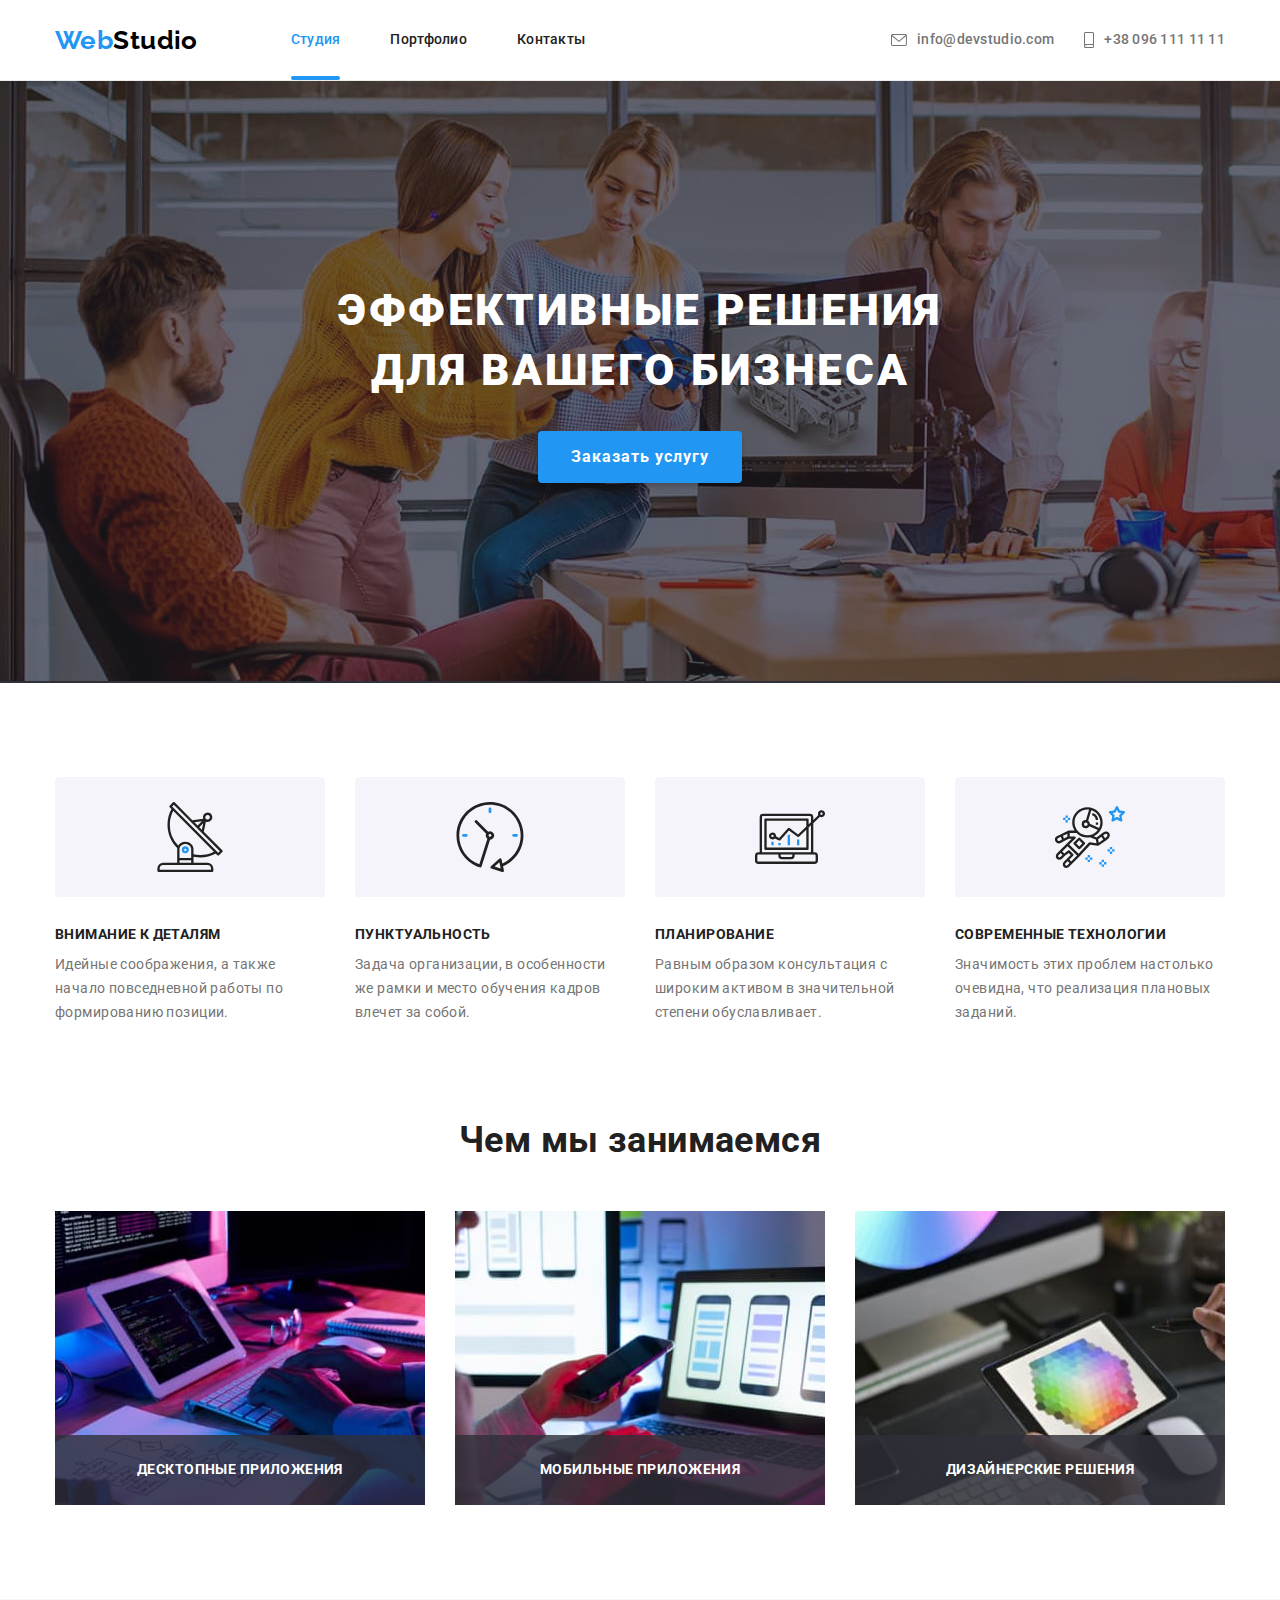
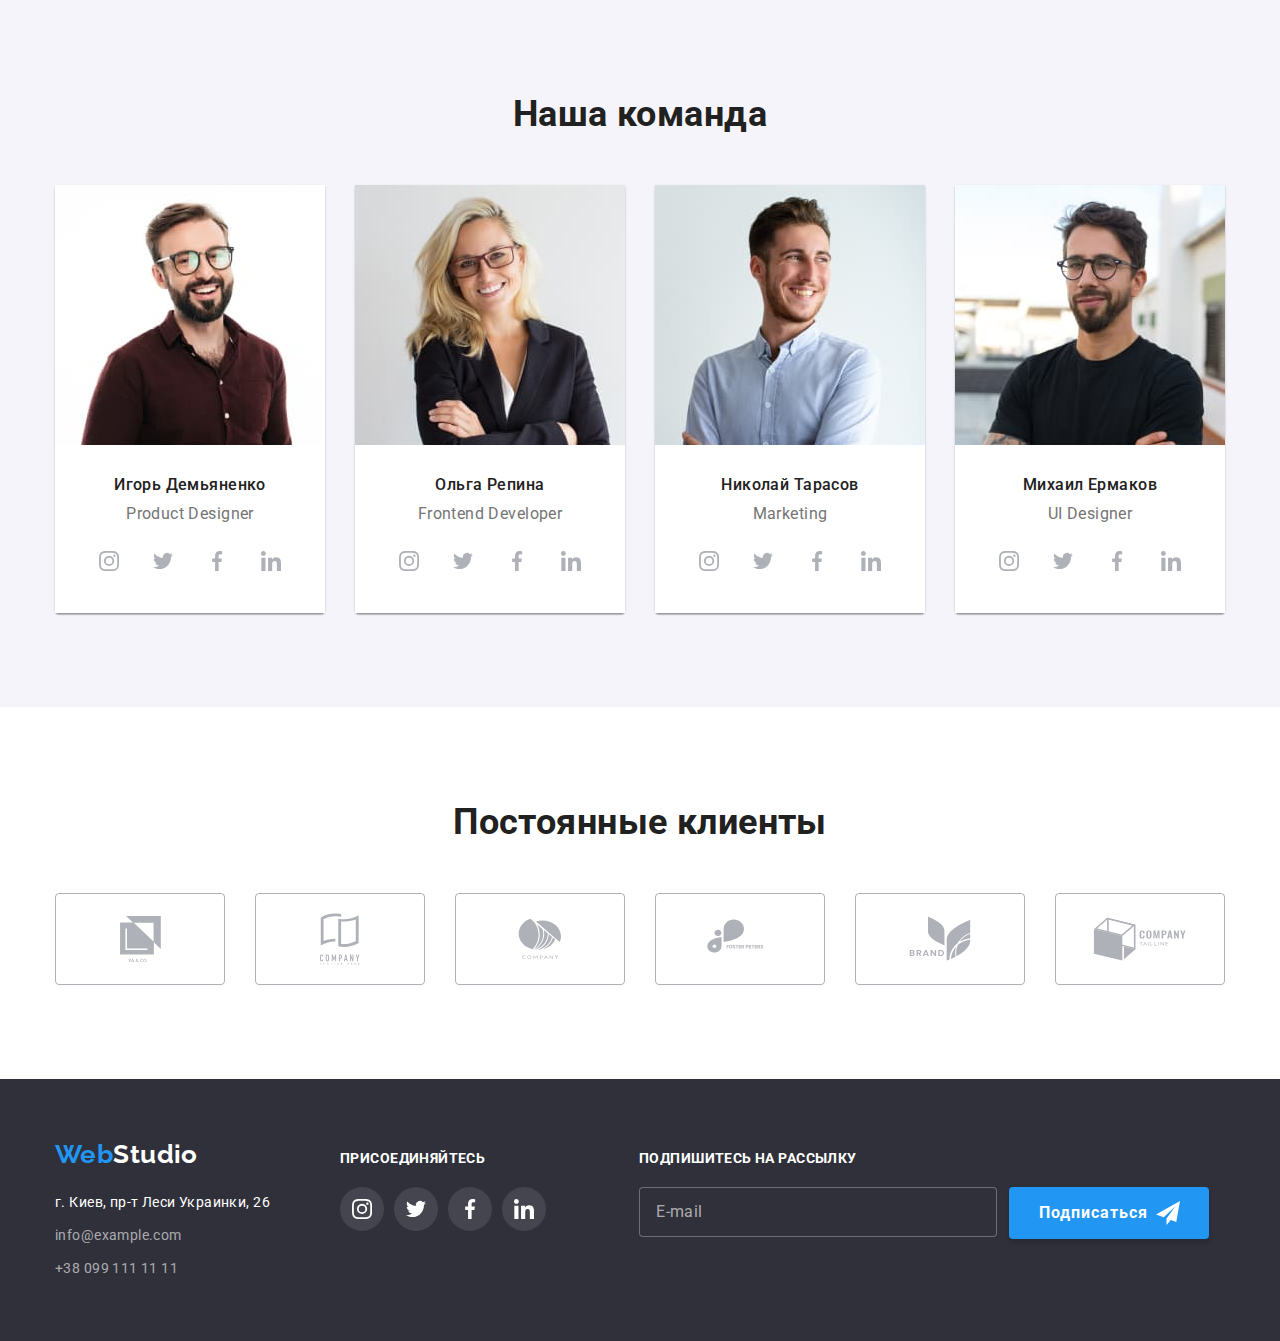
==== index.html @ dedec480 "Added files from hw-07" ====
<!DOCTYPE html>
<html lang="ru">
  <head>
    <meta charset="UTF-8" />
    <meta http-equiv="X-UA-Compatible" content="IE=edge" />
    <meta name="viewport" content="width=device-width, initial-scale=1.0" />
    <title>Document</title>
    <link rel="preconnect" href="https://fonts.gstatic.com" />
    <link
      href="https://fonts.googleapis.com/css2?family=Raleway:wght@700&family=Roboto:wght@400;500;700;900&display=swap"
      rel="stylesheet"
    />
    <link
      rel="stylesheet"
      href="https://cdnjs.cloudflare.com/ajax/libs/modern-normalize/1.0.0/modern-normalize.min.css"
    />
    <link rel="stylesheet" href="./css/main.min.css" />
  </head>
  <body class="page-body">
    <header class="page-header">
      <div class="container page-header__container">
        <nav class="site-nav">
          <a href="" class="logo"> <span class="logo__text">Web</span>Studio</a>
          <ul class="site-nav__list">
            <li class="site-nav__item">
              <a href="" class="site-nav__link site-nav__link--active"
                >Студия</a
              >
            </li>
            <li class="site-nav__item">
              <a href="./portfolio.html" class="site-nav__link">Портфолио</a>
            </li>
            <li class="site-nav__item">
              <a href="" class="site-nav__link">Контакты</a>
            </li>
          </ul>
        </nav>
        <ul class="contact-nav">
          <li class="contact-nav__item">
            <a class="contact-nav__link" href="mailto:info@devstudio.com">
              <svg class="contact-nav__icons" width="16" height="12">
                <use href="./images/icons.svg#icon-envelope"></use>
              </svg>
              info@devstudio.com</a
            >
          </li>
          <li class="contact-nav__item">
            <a class="contact-nav__link" href="tel:+380961111111">
              <svg class="contact-nav__icons" width="10" height="16">
                <use href="./images/icons.svg#icon-smartphone"></use>
              </svg>
              +38 096 111 11 11</a
            >
          </li>
        </ul>
      </div>
    </header>
    <main>
      <!-- секция Герой -->
      <section class="hero">
        <div class="container">
          <h1 class="hero__title">
            Эффективные решения <br />
            для вашего бизнеса
          </h1>
          <button class="button" data-modal-open type="button">
            Заказать услугу
          </button>
        </div>
      </section>

      <!-- секция Наши особенности -->
      <section class="section features">
        <h2 class="section-title visually-hidden">Особенности</h2>
        <div class="container">
          <ul class="features-list">
            <li class="features-list__item">
              <div class="features-list__wrapper">
                <svg class="svg" width="70" height="70">
                  <use href="./images/icons.svg#icon-antenna"></use>
                </svg>
              </div>
              <h3 class="features-list__title">Внимание к деталям</h3>
              <p class="features-list__text">
                Идейные соображения, а также начало повседневной работы по
                формированию позиции.
              </p>
            </li>
            <li class="features-list__item">
              <div class="features-list__wrapper">
                <svg width="70" height="70">
                  <use href="./images/icons.svg#icon-clock"></use>
                </svg>
              </div>
              <h3 class="features-list__title">Пунктуальность</h3>
              <p class="features-list__text">
                Задача организации, в особенности же рамки и место обучения
                кадров влечет за собой.
              </p>
            </li>
            <li class="features-list__item">
              <div class="features-list__wrapper">
                <svg width="70" height="70">
                  <use href="./images/icons.svg#icon-diagram"></use>
                </svg>
              </div>
              <h3 class="features-list__title">Планирование</h3>
              <p class="features-list__text">
                Равным образом консультация с широким активом в значительной
                степени обуславливает.
              </p>
            </li>
            <li class="features-list__item">
              <div class="features-list__wrapper">
                <svg width="70" height="70">
                  <use href="./images/icons.svg#icon-astronaut"></use>
                </svg>
              </div>
              <h3 class="features-list__title">Современные технологии</h3>
              <p class="features-list__text">
                Значимость этих проблем настолько очевидна, что реализация
                плановых заданий.
              </p>
            </li>
          </ul>
        </div>
      </section>

      <!-- секция Чем мы занимаемся -->
      <section class="our-works">
        <div class="container">
          <h2 class="section-title">Чем мы занимаемся</h2>
          <ul class="works-list">
            <li class="works-list__item">
              <img
                class="images"
                src="./images/box1.jpg"
                alt="Человек работает на клавиатуре с планшетом"
                width="370"
              />
              <p class="works-list__text">Десктопные приложения</p>
            </li>
            <li class="works-list__item">
              <img
                class="images"
                src="./images/box2.jpg"
                alt="Человек работает с смартфоном и ноутбуком"
                width="370"
              />
              <p class="works-list__text">Мобильные приложения</p>
            </li>
            <li class="works-list__item">
              <img
                class="images"
                src="./images/box3.jpg"
                alt="Человек рисует на графическом планшете"
                width="370"
              />
              <p class="works-list__text">Дизайнерские решения</p>
            </li>
          </ul>
        </div>
      </section>

      <!-- секция Наша команда -->
      <section class="section our-team">
        <div class="container">
          <h2 class="section-title">Наша команда</h2>
          <ul class="team-list">
            <li class="team-list__item">
              <img
                class="images"
                src="./images/product-designer.jpg"
                alt="Фото сотрудника команды"
                width="270"
              />
              <div class="team-list__wrapper">
                <h3 class="team-list__title">Игорь Демьяненко</h3>
                <p class="team-list__text">Product Designer</p>
                <ul class="socials-list">
                  <li class="socials-list__item">
                    <a class="socials-list__link" href="">
                      <svg width="20" height="20">
                        <use href="./images/icons.svg#icon-instagram"></use>
                      </svg>
                    </a>
                  </li>
                  <li class="socials-list__item">
                    <a class="socials-list__link" href="">
                      <svg width="20" height="20">
                        <use href="./images/icons.svg#icon-twitter"></use>
                      </svg>
                    </a>
                  </li>
                  <li class="socials-list__item">
                    <a class="socials-list__link" href="">
                      <svg width="20" height="20">
                        <use href="./images/icons.svg#icon-facebook"></use>
                      </svg>
                    </a>
                  </li>
                  <li class="socials-list__item">
                    <a class="socials-list__link" href="">
                      <svg width="20" height="20">
                        <use href="./images/icons.svg#icon-linkedin"></use>
                      </svg>
                    </a>
                  </li>
                </ul>
              </div>
            </li>
            <li class="team-list__item">
              <img
                class="images"
                src="./images/frontend-developer.jpg"
                alt="Фото сотрудника команды"
                width="270"
              />
              <div class="team-list__wrapper">
                <h3 class="team-list__title">Ольга Репина</h3>
                <p class="team-list__text">Frontend Developer</p>
                <ul class="socials-list">
                  <li class="socials-list__item">
                    <a class="socials-list__link" href="">
                      <svg width="20" height="20">
                        <use href="./images/icons.svg#icon-instagram"></use>
                      </svg>
                    </a>
                  </li>
                  <li class="socials-list__item">
                    <a class="socials-list__link" href="">
                      <svg width="20" height="20">
                        <use href="./images/icons.svg#icon-twitter"></use>
                      </svg>
                    </a>
                  </li>
                  <li class="socials-list__item">
                    <a class="socials-list__link" href="">
                      <svg width="20" height="20">
                        <use href="./images/icons.svg#icon-facebook"></use>
                      </svg>
                    </a>
                  </li>
                  <li class="socials-list__item">
                    <a class="socials-list__link" href="">
                      <svg width="20" height="20">
                        <use href="./images/icons.svg#icon-linkedin"></use>
                      </svg>
                    </a>
                  </li>
                </ul>
              </div>
            </li>
            <li class="team-list__item">
              <img
                class="images"
                src="./images/marketing.jpg"
                alt="Фото сотрудника команды"
                width="270"
              />
              <div class="team-list__wrapper">
                <h3 class="team-list__title">Николай Тарасов</h3>
                <p class="team-list__text">Marketing</p>
                <ul class="socials-list">
                  <li class="socials-list__item">
                    <a class="socials-list__link" href="">
                      <svg width="20" height="20">
                        <use href="./images/icons.svg#icon-instagram"></use>
                      </svg>
                    </a>
                  </li>
                  <li class="socials-list__item">
                    <a class="socials-list__link" href="">
                      <svg width="20" height="20">
                        <use href="./images/icons.svg#icon-twitter"></use>
                      </svg>
                    </a>
                  </li>
                  <li class="socials-list__item">
                    <a class="socials-list__link" href="">
                      <svg width="20" height="20">
                        <use href="./images/icons.svg#icon-facebook"></use>
                      </svg>
                    </a>
                  </li>
                  <li class="socials-list__item">
                    <a class="socials-list__link" href="">
                      <svg width="20" height="20">
                        <use href="./images/icons.svg#icon-linkedin"></use>
                      </svg>
                    </a>
                  </li>
                </ul>
              </div>
            </li>
            <li class="team-list__item">
              <img
                class="images"
                src="./images/designer.jpg"
                alt="Фото сотрудника команды"
                width="270"
              />
              <div class="team-list__wrapper">
                <h3 class="team-list__title">Михаил Ермаков</h3>
                <p class="team-list__text">UI Designer</p>
                <ul class="socials-list">
                  <li class="socials-list__item">
                    <a class="socials-list__link" href="">
                      <svg width="20" height="20">
                        <use href="./images/icons.svg#icon-instagram"></use>
                      </svg>
                    </a>
                  </li>
                  <li class="socials-list__item">
                    <a class="socials-list__link" href="">
                      <svg width="20" height="20">
                        <use href="./images/icons.svg#icon-twitter"></use>
                      </svg>
                    </a>
                  </li>
                  <li class="socials-list__item">
                    <a class="socials-list__link" href="">
                      <svg width="20" height="20">
                        <use href="./images/icons.svg#icon-facebook"></use>
                      </svg>
                    </a>
                  </li>
                  <li class="socials-list__item">
                    <a class="socials-list__link" href="">
                      <svg width="20" height="20">
                        <use href="./images/icons.svg#icon-linkedin"></use>
                      </svg>
                    </a>
                  </li>
                </ul>
              </div>
            </li>
          </ul>
        </div>
      </section>

      <!-- секция Постоянные клиенты -->
      <section class="section">
        <div class="container">
          <h2 class="section-title">Постоянные клиенты</h2>

          <ul class="clients-list">
            <li class="clients-list__item">
              <a class="clients-list__link" href="">
                <svg width="41" height="46.7">
                  <use href="./images/icons.svg#icon-client-one"></use>
                </svg>
              </a>
            </li>
            <li class="clients-list__item">
              <a class="clients-list__link" href="">
                <svg width="40" height="52">
                  <use href="./images/icons.svg#icon-client-two"></use>
                </svg>
              </a>
            </li>
            <li class="clients-list__item">
              <a class="clients-list__link" href="">
                <svg width="43.46" height="41.18">
                  <use href="./images/icons.svg#icon-client-three"></use>
                </svg>
              </a>
            </li>
            <li class="clients-list__item">
              <a class="clients-list__link" href="">
                <svg width="84.44" height="40.62">
                  <use href="./images/icons.svg#icon-client-four"></use>
                </svg>
              </a>
            </li>
            <li class="clients-list__item">
              <a class="clients-list__link" href="">
                <svg width="62.54" height="45.43">
                  <use href="./images/icons.svg#icon-client-five"></use>
                </svg>
              </a>
            </li>
            <li class="clients-list__item">
              <a class="clients-list__link" href="">
                <svg width="93.79" height="43.93">
                  <use href="./images/icons.svg#icon-client-sixe"></use>
                </svg>
              </a>
            </li>
          </ul>
        </div>
      </section>

      <!-- Модальное окно -->
      <div class="backdrop is-hidden" data-modal>
        <div class="modal-form-container">
          <button class="modal-button-close" data-modal-close type="button">
            <svg width="11" height="11">
              <use href="./images/icons.svg#icon-button"></use>
            </svg>
          </button>
          <form class="modal-form">
            <p class="modal-form__title">
              Оставьте свои данные, мы вам перезвоним
            </p>
            <label class="modal-form__label">
              <span class="modal-form__text">Имя</span>
              <input
                class="modal-form__input"
                type="text"
                name="user-name"
                required
              />
              <svg class="modal-form__icons" width="18" height="18">
                <use href="./images/icons.svg#icon-person-form"></use>
              </svg>
            </label>

            <label class="modal-form__label">
              <span class="modal-form__text">Телефон</span>
              <input
                class="modal-form__input"
                type="tel"
                name="user-phone"
                required
              />
              <svg class="modal-form__icons" width="18" height="18">
                <use href="./images/icons.svg#icon-phone-form"></use>
              </svg>
            </label>

            <label class="modal-form__label">
              <span class="modal-form__text">Почта</span>
              <input
                class="modal-form__input"
                type="email"
                name="user-email"
                required
              />
              <svg class="modal-form__icons" width="18" height="18">
                <use href="./images/icons.svg#icon-email-form"></use>
              </svg>
            </label>

            <label class="modal-form__label-textarea">
              <span class="modal-form__text">Комментарий</span>
              <textarea
                class="modal-form__textarea"
                name="comments"
                placeholder="Введите текст"
              ></textarea>
            </label>

            <label class="modal-form__label-checkbox">
              <input
                class="modal-form__checkbox visually-hidden"
                type="checkbox"
                name="policy"
                required
              />
              <span class="modal-form__checkbox-wrapper">
                <svg class="modal-form__icons-checkbox">
                  <use href="./images/icons.svg#icon-check"></use>
                </svg>
              </span>
              <span
                >Соглашаюсь с рассылкой и принимаю
                <a class="modal-form__checkbox-link" href=""
                  >Условия договора</a
                >
              </span>
            </label>
            <button class="button modal-form__button" type="submit">
              Отправить
            </button>
          </form>
        </div>
      </div>
    </main>
    <footer class="footer-section">
      <div class="container footer-section__container">
        <div class="address-container">
          <a class="logo logo--text-white" href="">
            <span class="logo__text">Web</span>Studio</a
          >
          <address class="address">
            <p class="address__text">г. Киев, пр-т Леси Украинки, 26</p>
            <ul class="address-list">
              <li class="address-list__item">
                <a class="address-list__link" href="mailto:info@example.com">
                  info@example.com</a
                >
              </li>
              <li class="address-list__item">
                <a class="address-list__link" href="tel:++380991111111"
                  >+38 099 111 11 11</a
                >
              </li>
            </ul>
          </address>
        </div>
        <div class="footer-socials-container">
          <p class="footer-socials-container__text">присоединяйтесь</p>
          <ul class="socials-list">
            <li class="socials-list__item">
              <a
                class="
                  socials-list__link
                  socials-list__link--fill-white
                  socials-list__link--background-grey
                "
                href=""
              >
                <svg width="20" height="20">
                  <use href="./images/icons.svg#icon-instagram"></use>
                </svg>
              </a>
            </li>
            <li class="socials-list__item">
              <a
                class="
                  socials-list__link
                  socials-list__link--fill-white
                  socials-list__link--background-grey
                "
                href=""
              >
                <svg width="20" height="20">
                  <use href="./images/icons.svg#icon-twitter"></use>
                </svg>
              </a>
            </li>
            <li class="socials-list__item">
              <a
                class="
                  socials-list__link
                  socials-list__link--fill-white
                  socials-list__link--background-grey
                "
                href=""
              >
                <svg width="20" height="20">
                  <use href="./images/icons.svg#icon-facebook"></use>
                </svg>
              </a>
            </li>
            <li class="socials-list__item">
              <a
                class="
                  socials-list__link
                  socials-list__link--fill-white
                  socials-list__link--background-grey
                "
                href=""
              >
                <svg width="20" height="20">
                  <use href="./images/icons.svg#icon-linkedin"></use>
                </svg>
              </a>
            </li>
          </ul>
        </div>
        <form class="footer-form">
          <p class="footer-form__text">Подпишитесь на рассылку</p>
          <div class="footer-form__wrapper">
            <label class="footer-form__label">
              <input
                class="footer-form__input"
                type="email"
                name="footer-email"
                placeholder="E-mail"
                required
              />
            </label>
            <button class="button footer-form__button" type="submit">
              Подписаться
              <svg width="24" height="24">
                <use href="./images/icons.svg#icon-send"></use>
              </svg>
            </button>
          </div>
        </form>
      </div>
    </footer>
    <script src="./js/modal.js"></script>
  </body>
</html>
---- css/main.min.css ----
.visually-hidden{position:absolute;width:1px;height:1px;margin:-1px;border:0;padding:0;white-space:nowrap;clip-path:inset(100%);clip:rect(0 0 0 0);overflow:hidden}.socials-list,.site-nav__list,.contact-nav,.features-list,.works-list,.team-list,.clients-list,.address-list,.button-list,.examples-list{margin:0;padding:0;list-style:none}.logo,.socials-list__link,.site-nav__link,.contact-nav__link,.address-list__link,.examples-list__link{text-decoration:none}.page-body{font-family:"Roboto", sans-serif;font-weight:400;font-size:14px;line-height:1.71;letter-spacing:0.03em;color:#757575;background-color:#fff}.container{width:1200px;margin-right:auto;margin-left:auto;padding-left:15px;padding-right:15px}.section{padding-top:94px;padding-bottom:94px}.images{display:block}.logo{font-family:"Raleway", sans-serif;font-weight:700;font-size:26px;line-height:1.19;color:#000}.logo__text{color:#2196f3}.logo--text-white{color:#fff}.button{padding:10px 32px;border:1px solid transparent;border-radius:4px;min-width:200px;font-family:inherit;font-weight:700;font-size:16px;line-height:1.88;letter-spacing:0.06em;color:#fff;background-color:#2196f3;box-shadow:0px 4px 4px rgba(0,0,0,0.15);cursor:pointer}.section-title{margin-top:0;margin-bottom:50px;text-align:center;font-weight:700;font-size:36px;line-height:1.17;color:#212121}.socials-list{display:flex}.socials-list__item{width:44px;height:44px}.socials-list__item:not(:last-child){margin-right:10px}.socials-list__link{display:flex;justify-content:center;align-items:center;width:100%;height:100%;border-radius:50%;fill:#afb1b8;transition:background-color 250ms cubic-bezier(0.4, 0, 0.2, 1),fill 250ms cubic-bezier(0.4, 0, 0.2, 1)}.socials-list__link:hover,.socials-list__link:focus{background-color:#2196f3;fill:#fff}.socials-list__link--fill-white{fill:#fff}.socials-list__link--background-grey{background-color:rgba(255,255,255,0.1)}.backdrop{position:fixed;top:0;left:0;width:100vw;height:100vh;background-color:rgba(0,0,0,0.2);opacity:1;transform:scale(1);transition:opacity 500ms cubic-bezier(0.4, 0, 0.2, 1),transform 500ms cubic-bezier(0.4, 0, 0.2, 1)}.is-hidden{pointer-events:none;opacity:0;transform:scale(0.5)}.modal-form-container{position:absolute;top:50%;left:50%;min-height:581px;min-width:528px;padding:40px;transform:translate(-50%, -50%) scale(1);background-color:#fff;box-shadow:0px 1px 3px rgba(0,0,0,0.12),0px 1px 1px rgba(0,0,0,0.14),0px 2px 1px rgba(0,0,0,0.2);border-radius:4px;transition:transform 500ms cubic-bezier(0.4, 0, 0.2, 1)}.is-hidden .modal-form-container{transform:translate(-50%, -50%) scale(0.5)}.modal-button-close{position:absolute;top:8px;right:8px;display:flex;justify-content:center;align-items:center;width:30px;height:30px;padding:0;margin-left:auto;background-color:#fff;border:1px solid rgba(0,0,0,0.1);border-radius:50%;cursor:pointer;transition:fill 250ms cubic-bezier(0.4, 0, 0.2, 1)}.modal-button-close:hover,.modal-button-close:focus{fill:#2196f3}.modal-form__button{align-self:center;background-color:#188ce8}.modal-form{display:flex;flex-direction:column}.modal-form__title{margin-top:0;margin-bottom:12px;font-weight:700;font-size:20px;line-height:1.15;color:#212121}.modal-form__text{display:block;margin-bottom:4px;font-size:12px;line-height:1.17;letter-spacing:0.01em;color:#757575}.modal-form__input{padding:12px 42px;width:100%;height:40px;border:1px solid rgba(33,33,33,0.2);border-radius:4px;outline:none;transition:border-color 250ms cubic-bezier(0.4, 0, 0.2, 1)}.modal-form__textarea{display:block;padding:12px 16px;width:100%;height:120px;border:1px solid rgba(33,33,33,0.2);border-radius:4px;resize:none;outline:none;transition:border-color 250ms cubic-bezier(0.4, 0, 0.2, 1)}.modal-form__textarea::placeholder{font-size:12px;line-height:1.17;letter-spacing:0.01em;color:rgba(117,117,117,0.5)}.modal-form__input:focus,.modal-form__textarea:focus{border-color:#2196f3}.modal-form__icons{position:absolute;bottom:11px;left:12px}.modal-form__label-comments{margin-bottom:20px}.modal-form__label-checkbox{display:flex;align-items:center;margin-bottom:30px}.modal-form__checkbox-wrapper{display:flex;justify-content:center;align-items:center;margin-right:8px;width:16px;height:15px;border:2px solid #212121;border-radius:2px;transition:background-color 250ms cubic-bezier(0.4, 0, 0.2, 1),border 250ms cubic-bezier(0.4, 0, 0.2, 1)}.modal-form__icons-checkbox{width:100%;height:100%}.modal-form__checkbox:checked+.modal-form__checkbox-wrapper{background-color:#2196f3;border:none}.modal-form__checkbox-link{color:#2196f3}.modal-form__label{position:relative;margin-bottom:10px;transition:fill 250ms cubic-bezier(0.4, 0, 0.2, 1)}.modal-form__label:focus-within{fill:#2196f3}.page-header{border-bottom:1px solid #ececec}.page-header__container,.site-nav,.site-nav__list,.contact-nav{display:flex;align-items:center}.site-nav__link,.contact-nav__link{display:block;padding-top:32px;padding-bottom:32px;font-weight:500;line-height:1.14;letter-spacing:0.02em}.site-nav__list{margin-left:93px}.site-nav__item:not(:last-child){margin-right:50px}.site-nav__link{position:relative;color:#212121;transition:color 250ms cubic-bezier(0.4, 0, 0.2, 1)}.site-nav__link:hover,.site-nav__link:focus{color:#2196f3}.site-nav__link--active{color:#2196f3}.site-nav__link--active::after{content:"";position:absolute;left:0;bottom:0;display:flex;width:100%;height:4px;background-color:#2196f3;border-radius:2px}.contact-nav{margin-left:auto}.contact-nav__item:not(:last-child){margin-right:30px}.contact-nav__icons{margin-right:10px}.contact-nav__link{display:flex;align-items:center;color:#757575;fill:#757575;transition:color 250ms cubic-bezier(0.4, 0, 0.2, 1),fill 250ms cubic-bezier(0.4, 0, 0.2, 1)}.contact-nav__link:hover,.contact-nav__link:focus{color:#2196f3;fill:#2196f3}.hero{max-width:1600px;padding-top:200px;padding-bottom:200px;margin-right:auto;margin-left:auto;text-align:center;background-repeat:no-repeat;background-color:#2f303a;background-image:linear-gradient(rgba(47,48,58,0.4), rgba(47,48,58,0.4)),url(../images/hero.jpg)}.hero__title{margin-top:0;margin-bottom:30px;font-size:44px;line-height:1.36;font-weight:900;letter-spacing:0.06em;text-transform:uppercase;color:#fff}.features-list{display:grid;grid-template-columns:repeat(4, 1fr);gap:30px}.features-list__wrapper{display:flex;height:120px;margin-bottom:30px;justify-content:center;align-items:center;background:#f5f4fa;border-radius:4px}.features-list__title{margin-top:0;margin-bottom:10px;font-weight:700;font-size:14px;line-height:1.14;text-transform:uppercase;color:#212121}.features-list__text{margin:0}.our-works{padding-bottom:94px}.works-list{display:grid;grid-template-columns:repeat(3, 1fr);gap:30px}.works-list__item{position:relative}.works-list__text{position:absolute;left:0;bottom:0;width:100%;margin:0;padding-top:27px;padding-bottom:27px;font-weight:700;line-height:1.14;text-align:center;text-transform:uppercase;background-color:rgba(47,48,58,0.8);color:#fff}.our-team{background-color:#f5f4fa}.team-list{display:flex}.team-list__item{width:calc((100%-90px) / 4);text-align:center;box-shadow:0px 1px 3px rgba(0,0,0,0.12),0px 1px 1px rgba(0,0,0,0.14),0px 2px 1px rgba(0,0,0,0.2);border-radius:0px 0px 4px 4px}.team-list__item:not(:last-child){margin-right:30px}.team-list__title{margin-bottom:10px;font-weight:500;color:#212121}.team-list__title,.team-list__text{margin-top:0;font-size:16px;line-height:1.19}.team-list__text{margin-bottom:16px}.team-list__wrapper{padding-top:30px;padding-bottom:30px;padding-left:32px;padding-right:32px;background-color:#fff}.clients-list{display:grid;grid-template-columns:repeat(6, 1fr);gap:30px}.clients-list__item{width:170px;height:92px}.clients-list__link{display:flex;justify-content:center;align-items:center;width:100%;height:100%;border:1px solid #afb1b8;border-radius:4px;fill:#afb1b8;transition:fill 250ms cubic-bezier(0.4, 0, 0.2, 1),border-color 250ms cubic-bezier(0.4, 0, 0.2, 1)}.clients-list__link:hover,.clients-list__link:focus{fill:#2196f3;border-color:#2196f3}.footer-section{padding-top:60px;padding-bottom:60px;background-color:#2f303a}.footer-section__container{display:flex;align-items:baseline}.address-container{margin-right:70px}.address{margin-top:20px;font-style:normal}.address__text{margin-top:0;margin-bottom:9px;color:#fff}.address-list__item:not(:last-child){margin-bottom:9px}.address-list__link{color:rgba(255,255,255,0.6);transition:color 250ms cubic-bezier(0.4, 0, 0.2, 1)}.address-list__link:hover,.address-list__link:focus{color:#2196f3}.footer-socials-container{margin-right:93px}.footer-socials-container__text,.footer-form__text{margin-top:0;margin-bottom:20px;font-weight:700;line-height:1.14;text-transform:uppercase;color:#fff}.footer-form__wrapper{display:flex}.footer-form__label{margin-right:12px}.footer-form__input{padding-left:16px;padding-top:15px;padding-bottom:15px;width:358px;height:50px;background-color:#2f303a;border:1px solid rgba(255,255,255,0.3);border-radius:4px;outline:none}.footer-form__input::placeholder,.footer-form__input{font-size:16px;line-height:1.25;letter-spacing:0.03em;color:rgba(255,255,255,0.6)}.footer-form__button{display:flex;justify-content:space-between;align-items:center;padding-left:29px;padding-right:28px}.button-list{display:flex;justify-content:center;margin-bottom:50px}.button-list__item:not(:last-child){margin-right:8px}.portfolio-button{padding:6px 22px;border-radius:4px;border:1px solid transparent;font-family:inherit;font-weight:500;font-size:16px;line-height:1.6;letter-spacing:0.03em;color:#212121;background-color:#f5f4fa;cursor:pointer;transition:background-color 250ms cubic-bezier(0.4, 0, 0.2, 1),color 250ms cubic-bezier(0.4, 0, 0.2, 1),box-shadow 250ms cubic-bezier(0.4, 0, 0.2, 1)}.portfolio-button--active{color:#fff;background-color:#2196f3;box-shadow:0px 3px 1px rgba(0,0,0,0.1),0px 1px 2px rgba(0,0,0,0.08),0px 2px 2px rgba(0,0,0,0.12)}.portfolio-button:hover,.portfolio-button:focus{color:#fff;background-color:#2196f3;box-shadow:0px 3px 1px rgba(0,0,0,0.1),0px 1px 2px rgba(0,0,0,0.08),0px 2px 2px rgba(0,0,0,0.12)}.examples-list{display:grid;grid-template-columns:repeat(3, 1fr);gap:30px}.examples-list__link{display:block;transition:box-shadow 250ms cubic-bezier(0.4, 0, 0.2, 1)}.examples-list__link:hover,.examples-list__link:focus{box-shadow:0px 1px 1px rgba(0,0,0,0.12),0px 4px 4px rgba(0,0,0,0.06),1px 4px 6px rgba(0,0,0,0.16)}.examples-list__link:hover .examples-list__description{transform:translateY(0)}.examples-list__thumb{position:relative;overflow:hidden}.examples-list__description{position:absolute;left:0;top:0;width:100%;height:100%;padding:63px 24px;margin:0;font-size:18px;line-height:1.56;background-color:rgba(33,150,243,0.9);color:#fff;transform:translateY(100%);transition:transform 250ms cubic-bezier(0.4, 0, 0.2, 1)}.examples-list__wrapper{padding:20px 24px;background-color:#fff;border:1px solid #eee}.examples-list__title{margin-top:0;margin-bottom:4px;font-weight:700;font-size:18px;line-height:2;letter-spacing:0.06em;color:#212121}.examples-list__text{margin-top:0;margin-bottom:0;font-size:16px;line-height:1.88;color:#757575}
/*# sourceMappingURL=main.min.css.map */
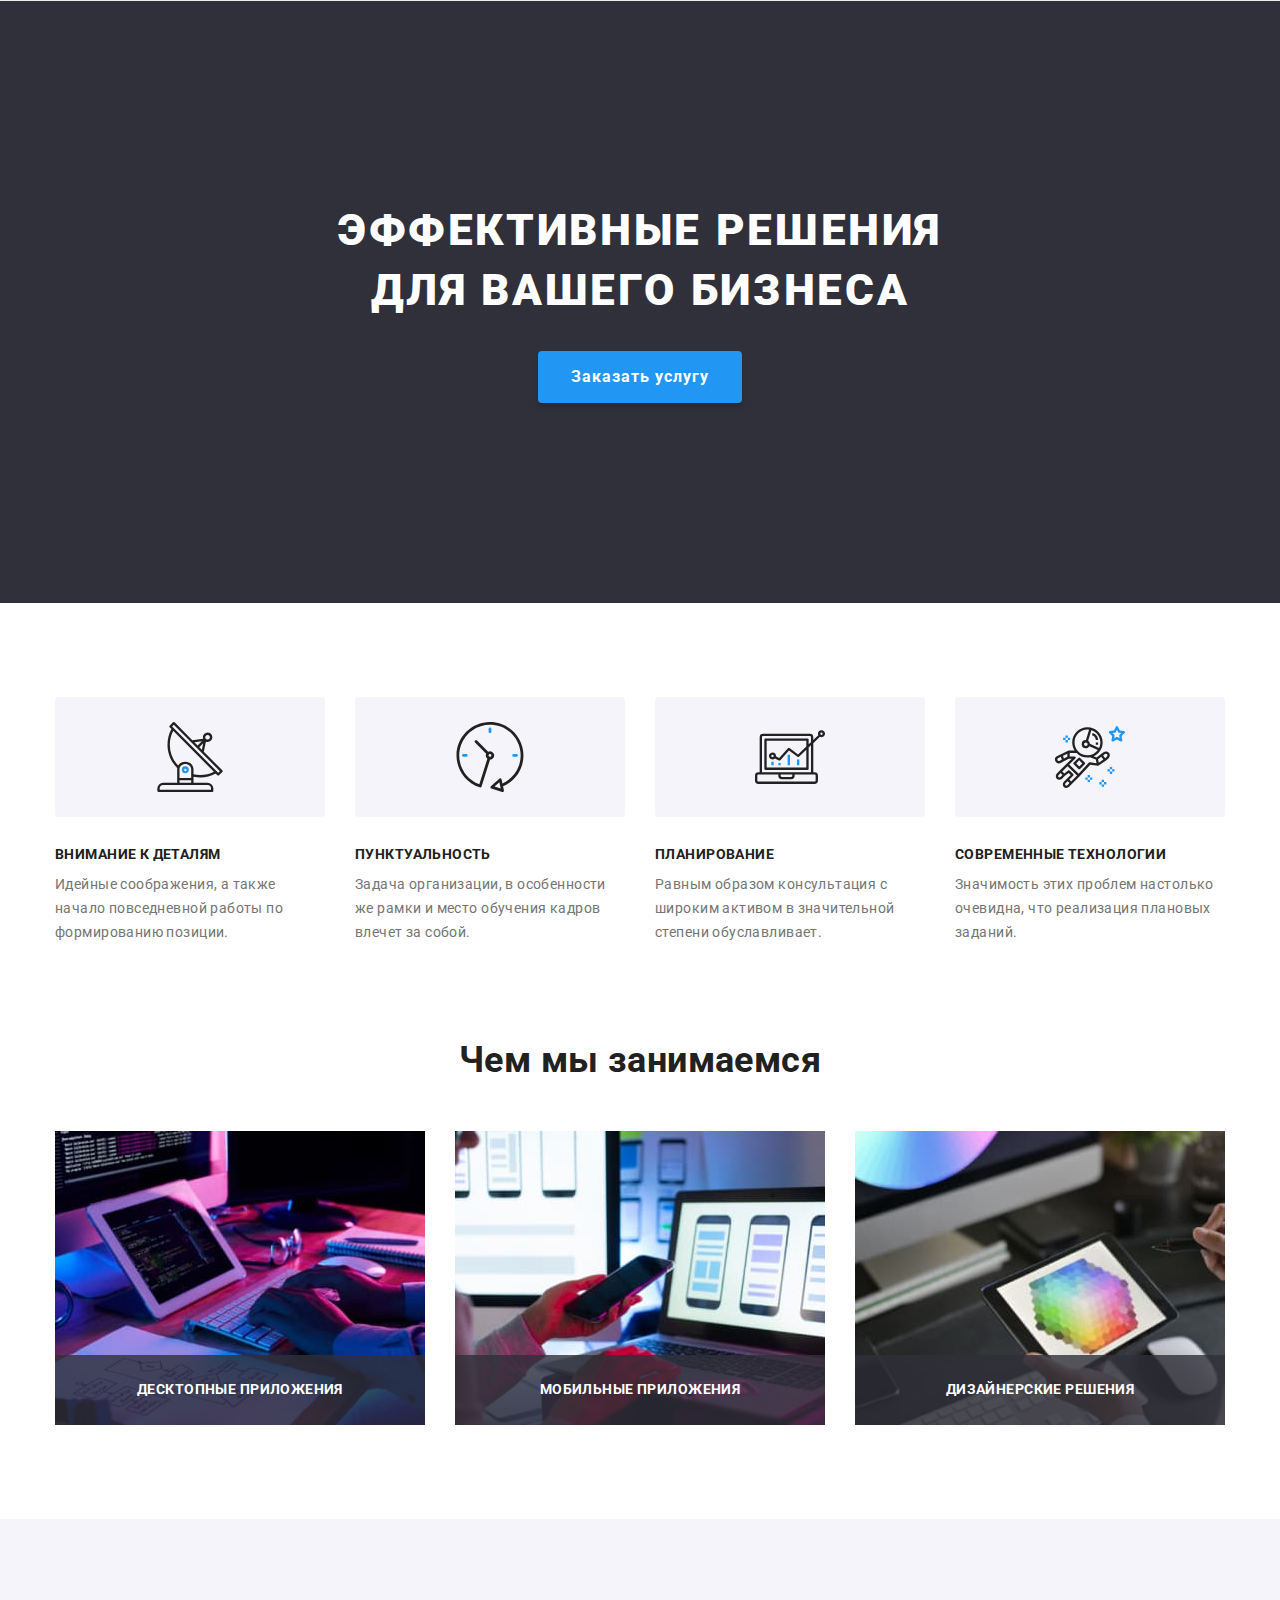
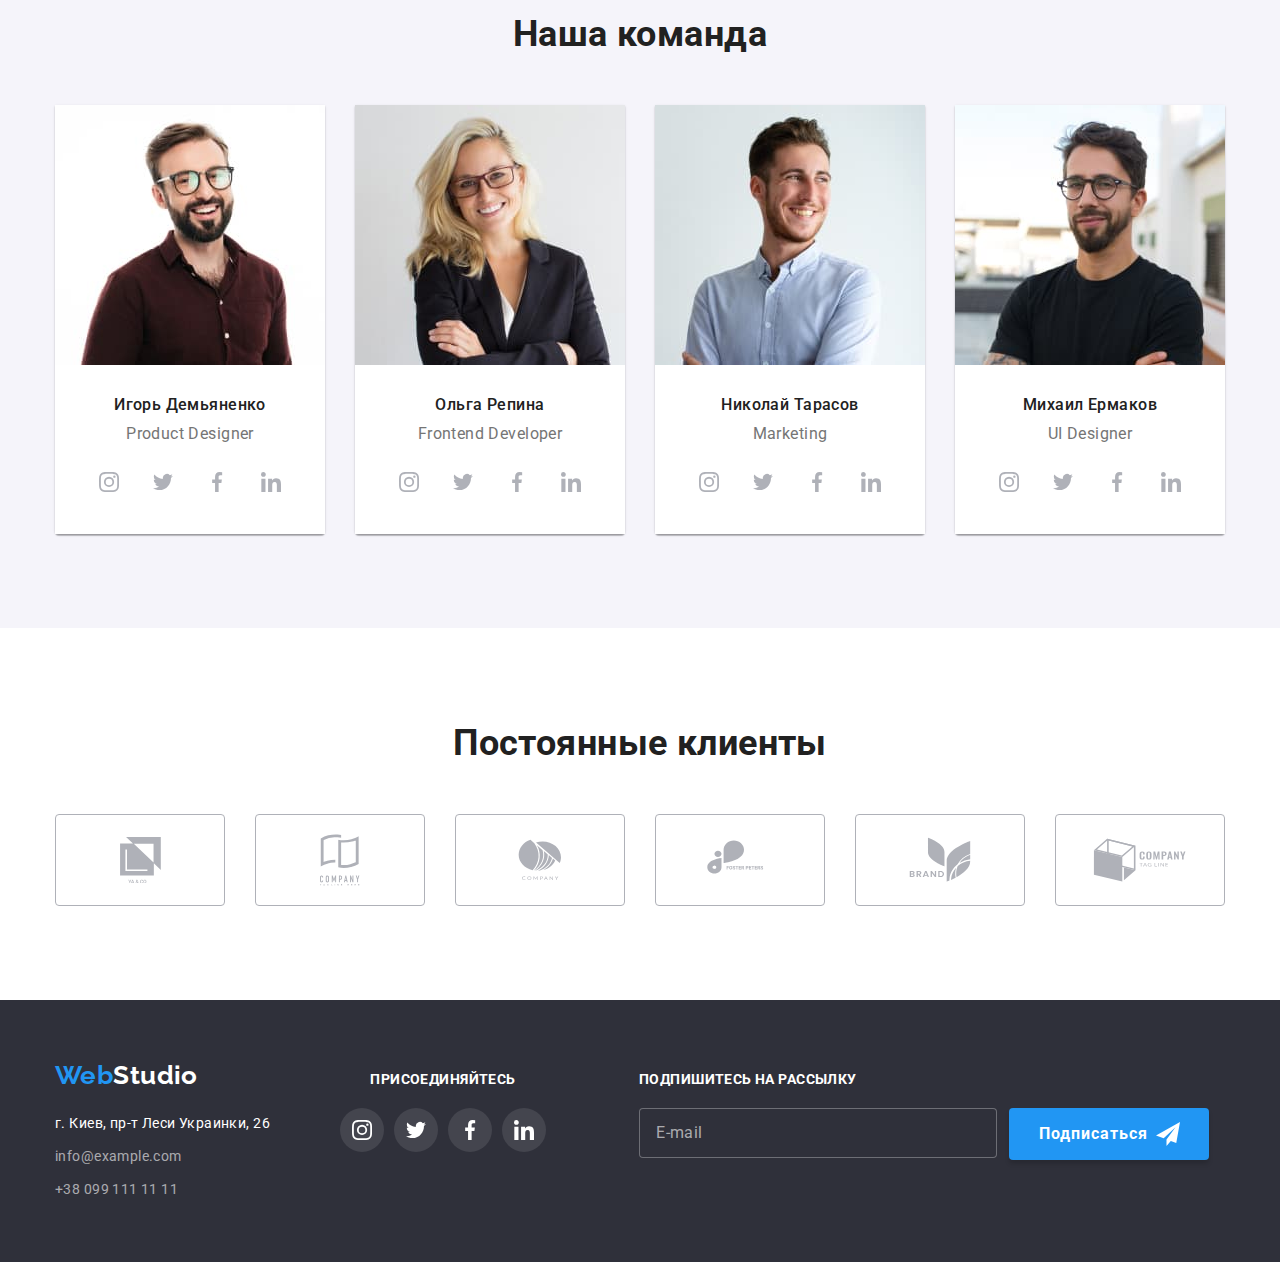
==== commit 4df03880: "Started work with index.html" ====
--- a/index.html
+++ b/index.html
@@ -19,7 +19,7 @@
   <body class="page-body">
     <header class="page-header">
       <div class="container page-header__container">
-        <nav class="site-nav">
+        <!-- <nav class="site-nav">
           <a href="" class="logo"> <span class="logo__text">Web</span>Studio</a>
           <ul class="site-nav__list">
             <li class="site-nav__item">
@@ -52,7 +52,7 @@
               +38 096 111 11 11</a
             >
           </li>
-        </ul>
+        </ul> -->
       </div>
     </header>
     <main>
@@ -392,7 +392,7 @@
       </section>
 
       <!-- Модальное окно -->
-      <div class="backdrop is-hidden" data-modal>
+      <!-- <div class="backdrop is-hidden" data-modal>
         <div class="modal-form-container">
           <button class="modal-button-close" data-modal-close type="button">
             <svg width="11" height="11">
@@ -475,7 +475,7 @@
             </button>
           </form>
         </div>
-      </div>
+      </div> -->
     </main>
     <footer class="footer-section">
       <div class="container footer-section__container">
--- a/css/main.min.css
+++ b/css/main.min.css
@@ -1,2 +1,2 @@
-.visually-hidden{position:absolute;width:1px;height:1px;margin:-1px;border:0;padding:0;white-space:nowrap;clip-path:inset(100%);clip:rect(0 0 0 0);overflow:hidden}.socials-list,.site-nav__list,.contact-nav,.features-list,.works-list,.team-list,.clients-list,.address-list,.button-list,.examples-list{margin:0;padding:0;list-style:none}.logo,.socials-list__link,.site-nav__link,.contact-nav__link,.address-list__link,.examples-list__link{text-decoration:none}.page-body{font-family:"Roboto", sans-serif;font-weight:400;font-size:14px;line-height:1.71;letter-spacing:0.03em;color:#757575;background-color:#fff}.container{width:1200px;margin-right:auto;margin-left:auto;padding-left:15px;padding-right:15px}.section{padding-top:94px;padding-bottom:94px}.images{display:block}.logo{font-family:"Raleway", sans-serif;font-weight:700;font-size:26px;line-height:1.19;color:#000}.logo__text{color:#2196f3}.logo--text-white{color:#fff}.button{padding:10px 32px;border:1px solid transparent;border-radius:4px;min-width:200px;font-family:inherit;font-weight:700;font-size:16px;line-height:1.88;letter-spacing:0.06em;color:#fff;background-color:#2196f3;box-shadow:0px 4px 4px rgba(0,0,0,0.15);cursor:pointer}.section-title{margin-top:0;margin-bottom:50px;text-align:center;font-weight:700;font-size:36px;line-height:1.17;color:#212121}.socials-list{display:flex}.socials-list__item{width:44px;height:44px}.socials-list__item:not(:last-child){margin-right:10px}.socials-list__link{display:flex;justify-content:center;align-items:center;width:100%;height:100%;border-radius:50%;fill:#afb1b8;transition:background-color 250ms cubic-bezier(0.4, 0, 0.2, 1),fill 250ms cubic-bezier(0.4, 0, 0.2, 1)}.socials-list__link:hover,.socials-list__link:focus{background-color:#2196f3;fill:#fff}.socials-list__link--fill-white{fill:#fff}.socials-list__link--background-grey{background-color:rgba(255,255,255,0.1)}.backdrop{position:fixed;top:0;left:0;width:100vw;height:100vh;background-color:rgba(0,0,0,0.2);opacity:1;transform:scale(1);transition:opacity 500ms cubic-bezier(0.4, 0, 0.2, 1),transform 500ms cubic-bezier(0.4, 0, 0.2, 1)}.is-hidden{pointer-events:none;opacity:0;transform:scale(0.5)}.modal-form-container{position:absolute;top:50%;left:50%;min-height:581px;min-width:528px;padding:40px;transform:translate(-50%, -50%) scale(1);background-color:#fff;box-shadow:0px 1px 3px rgba(0,0,0,0.12),0px 1px 1px rgba(0,0,0,0.14),0px 2px 1px rgba(0,0,0,0.2);border-radius:4px;transition:transform 500ms cubic-bezier(0.4, 0, 0.2, 1)}.is-hidden .modal-form-container{transform:translate(-50%, -50%) scale(0.5)}.modal-button-close{position:absolute;top:8px;right:8px;display:flex;justify-content:center;align-items:center;width:30px;height:30px;padding:0;margin-left:auto;background-color:#fff;border:1px solid rgba(0,0,0,0.1);border-radius:50%;cursor:pointer;transition:fill 250ms cubic-bezier(0.4, 0, 0.2, 1)}.modal-button-close:hover,.modal-button-close:focus{fill:#2196f3}.modal-form__button{align-self:center;background-color:#188ce8}.modal-form{display:flex;flex-direction:column}.modal-form__title{margin-top:0;margin-bottom:12px;font-weight:700;font-size:20px;line-height:1.15;color:#212121}.modal-form__text{display:block;margin-bottom:4px;font-size:12px;line-height:1.17;letter-spacing:0.01em;color:#757575}.modal-form__input{padding:12px 42px;width:100%;height:40px;border:1px solid rgba(33,33,33,0.2);border-radius:4px;outline:none;transition:border-color 250ms cubic-bezier(0.4, 0, 0.2, 1)}.modal-form__textarea{display:block;padding:12px 16px;width:100%;height:120px;border:1px solid rgba(33,33,33,0.2);border-radius:4px;resize:none;outline:none;transition:border-color 250ms cubic-bezier(0.4, 0, 0.2, 1)}.modal-form__textarea::placeholder{font-size:12px;line-height:1.17;letter-spacing:0.01em;color:rgba(117,117,117,0.5)}.modal-form__input:focus,.modal-form__textarea:focus{border-color:#2196f3}.modal-form__icons{position:absolute;bottom:11px;left:12px}.modal-form__label-comments{margin-bottom:20px}.modal-form__label-checkbox{display:flex;align-items:center;margin-bottom:30px}.modal-form__checkbox-wrapper{display:flex;justify-content:center;align-items:center;margin-right:8px;width:16px;height:15px;border:2px solid #212121;border-radius:2px;transition:background-color 250ms cubic-bezier(0.4, 0, 0.2, 1),border 250ms cubic-bezier(0.4, 0, 0.2, 1)}.modal-form__icons-checkbox{width:100%;height:100%}.modal-form__checkbox:checked+.modal-form__checkbox-wrapper{background-color:#2196f3;border:none}.modal-form__checkbox-link{color:#2196f3}.modal-form__label{position:relative;margin-bottom:10px;transition:fill 250ms cubic-bezier(0.4, 0, 0.2, 1)}.modal-form__label:focus-within{fill:#2196f3}.page-header{border-bottom:1px solid #ececec}.page-header__container,.site-nav,.site-nav__list,.contact-nav{display:flex;align-items:center}.site-nav__link,.contact-nav__link{display:block;padding-top:32px;padding-bottom:32px;font-weight:500;line-height:1.14;letter-spacing:0.02em}.site-nav__list{margin-left:93px}.site-nav__item:not(:last-child){margin-right:50px}.site-nav__link{position:relative;color:#212121;transition:color 250ms cubic-bezier(0.4, 0, 0.2, 1)}.site-nav__link:hover,.site-nav__link:focus{color:#2196f3}.site-nav__link--active{color:#2196f3}.site-nav__link--active::after{content:"";position:absolute;left:0;bottom:0;display:flex;width:100%;height:4px;background-color:#2196f3;border-radius:2px}.contact-nav{margin-left:auto}.contact-nav__item:not(:last-child){margin-right:30px}.contact-nav__icons{margin-right:10px}.contact-nav__link{display:flex;align-items:center;color:#757575;fill:#757575;transition:color 250ms cubic-bezier(0.4, 0, 0.2, 1),fill 250ms cubic-bezier(0.4, 0, 0.2, 1)}.contact-nav__link:hover,.contact-nav__link:focus{color:#2196f3;fill:#2196f3}.hero{max-width:1600px;padding-top:200px;padding-bottom:200px;margin-right:auto;margin-left:auto;text-align:center;background-repeat:no-repeat;background-color:#2f303a;background-image:linear-gradient(rgba(47,48,58,0.4), rgba(47,48,58,0.4)),url(../images/hero.jpg)}.hero__title{margin-top:0;margin-bottom:30px;font-size:44px;line-height:1.36;font-weight:900;letter-spacing:0.06em;text-transform:uppercase;color:#fff}.features-list{display:grid;grid-template-columns:repeat(4, 1fr);gap:30px}.features-list__wrapper{display:flex;height:120px;margin-bottom:30px;justify-content:center;align-items:center;background:#f5f4fa;border-radius:4px}.features-list__title{margin-top:0;margin-bottom:10px;font-weight:700;font-size:14px;line-height:1.14;text-transform:uppercase;color:#212121}.features-list__text{margin:0}.our-works{padding-bottom:94px}.works-list{display:grid;grid-template-columns:repeat(3, 1fr);gap:30px}.works-list__item{position:relative}.works-list__text{position:absolute;left:0;bottom:0;width:100%;margin:0;padding-top:27px;padding-bottom:27px;font-weight:700;line-height:1.14;text-align:center;text-transform:uppercase;background-color:rgba(47,48,58,0.8);color:#fff}.our-team{background-color:#f5f4fa}.team-list{display:flex}.team-list__item{width:calc((100%-90px) / 4);text-align:center;box-shadow:0px 1px 3px rgba(0,0,0,0.12),0px 1px 1px rgba(0,0,0,0.14),0px 2px 1px rgba(0,0,0,0.2);border-radius:0px 0px 4px 4px}.team-list__item:not(:last-child){margin-right:30px}.team-list__title{margin-bottom:10px;font-weight:500;color:#212121}.team-list__title,.team-list__text{margin-top:0;font-size:16px;line-height:1.19}.team-list__text{margin-bottom:16px}.team-list__wrapper{padding-top:30px;padding-bottom:30px;padding-left:32px;padding-right:32px;background-color:#fff}.clients-list{display:grid;grid-template-columns:repeat(6, 1fr);gap:30px}.clients-list__item{width:170px;height:92px}.clients-list__link{display:flex;justify-content:center;align-items:center;width:100%;height:100%;border:1px solid #afb1b8;border-radius:4px;fill:#afb1b8;transition:fill 250ms cubic-bezier(0.4, 0, 0.2, 1),border-color 250ms cubic-bezier(0.4, 0, 0.2, 1)}.clients-list__link:hover,.clients-list__link:focus{fill:#2196f3;border-color:#2196f3}.footer-section{padding-top:60px;padding-bottom:60px;background-color:#2f303a}.footer-section__container{display:flex;align-items:baseline}.address-container{margin-right:70px}.address{margin-top:20px;font-style:normal}.address__text{margin-top:0;margin-bottom:9px;color:#fff}.address-list__item:not(:last-child){margin-bottom:9px}.address-list__link{color:rgba(255,255,255,0.6);transition:color 250ms cubic-bezier(0.4, 0, 0.2, 1)}.address-list__link:hover,.address-list__link:focus{color:#2196f3}.footer-socials-container{margin-right:93px}.footer-socials-container__text,.footer-form__text{margin-top:0;margin-bottom:20px;font-weight:700;line-height:1.14;text-transform:uppercase;color:#fff}.footer-form__wrapper{display:flex}.footer-form__label{margin-right:12px}.footer-form__input{padding-left:16px;padding-top:15px;padding-bottom:15px;width:358px;height:50px;background-color:#2f303a;border:1px solid rgba(255,255,255,0.3);border-radius:4px;outline:none}.footer-form__input::placeholder,.footer-form__input{font-size:16px;line-height:1.25;letter-spacing:0.03em;color:rgba(255,255,255,0.6)}.footer-form__button{display:flex;justify-content:space-between;align-items:center;padding-left:29px;padding-right:28px}.button-list{display:flex;justify-content:center;margin-bottom:50px}.button-list__item:not(:last-child){margin-right:8px}.portfolio-button{padding:6px 22px;border-radius:4px;border:1px solid transparent;font-family:inherit;font-weight:500;font-size:16px;line-height:1.6;letter-spacing:0.03em;color:#212121;background-color:#f5f4fa;cursor:pointer;transition:background-color 250ms cubic-bezier(0.4, 0, 0.2, 1),color 250ms cubic-bezier(0.4, 0, 0.2, 1),box-shadow 250ms cubic-bezier(0.4, 0, 0.2, 1)}.portfolio-button--active{color:#fff;background-color:#2196f3;box-shadow:0px 3px 1px rgba(0,0,0,0.1),0px 1px 2px rgba(0,0,0,0.08),0px 2px 2px rgba(0,0,0,0.12)}.portfolio-button:hover,.portfolio-button:focus{color:#fff;background-color:#2196f3;box-shadow:0px 3px 1px rgba(0,0,0,0.1),0px 1px 2px rgba(0,0,0,0.08),0px 2px 2px rgba(0,0,0,0.12)}.examples-list{display:grid;grid-template-columns:repeat(3, 1fr);gap:30px}.examples-list__link{display:block;transition:box-shadow 250ms cubic-bezier(0.4, 0, 0.2, 1)}.examples-list__link:hover,.examples-list__link:focus{box-shadow:0px 1px 1px rgba(0,0,0,0.12),0px 4px 4px rgba(0,0,0,0.06),1px 4px 6px rgba(0,0,0,0.16)}.examples-list__link:hover .examples-list__description{transform:translateY(0)}.examples-list__thumb{position:relative;overflow:hidden}.examples-list__description{position:absolute;left:0;top:0;width:100%;height:100%;padding:63px 24px;margin:0;font-size:18px;line-height:1.56;background-color:rgba(33,150,243,0.9);color:#fff;transform:translateY(100%);transition:transform 250ms cubic-bezier(0.4, 0, 0.2, 1)}.examples-list__wrapper{padding:20px 24px;background-color:#fff;border:1px solid #eee}.examples-list__title{margin-top:0;margin-bottom:4px;font-weight:700;font-size:18px;line-height:2;letter-spacing:0.06em;color:#212121}.examples-list__text{margin-top:0;margin-bottom:0;font-size:16px;line-height:1.88;color:#757575}
+.visually-hidden{position:absolute;width:1px;height:1px;margin:-1px;border:0;padding:0;white-space:nowrap;clip-path:inset(100%);clip:rect(0 0 0 0);overflow:hidden}.socials-list,.site-nav__list,.contact-nav,.features-list,.works-list,.team-list,.clients-list,.address-list,.button-list,.examples-list{margin:0;padding:0;list-style:none}.logo,.socials-list__link,.site-nav__link,.contact-nav__link,.address-list__link,.examples-list__link{text-decoration:none}.page-body{font-family:"Roboto", sans-serif;font-weight:400;font-size:14px;line-height:1.71;letter-spacing:0.03em;color:#757575;background-color:#fff}.container{width:100%;margin-right:auto;margin-left:auto;padding-left:15px;padding-right:15px}@media screen and (min-width: 480px){.container{width:480px}}@media screen and (min-width: 768px){.container{width:768px}}@media screen and (min-width: 1200px){.container{width:1200px}}.section{padding-top:60px;padding-bottom:60px}@media screen and (min-width: 1200px){.section{padding-top:94px;padding-bottom:94px}}.images{display:block}.logo{font-family:"Raleway", sans-serif;font-weight:700;font-size:26px;line-height:1.19;color:#000}.logo__text{color:#2196f3}.logo--text-white{color:#fff}.button{padding:10px 32px;border:1px solid transparent;border-radius:4px;min-width:200px;font-family:inherit;font-weight:700;font-size:16px;line-height:1.88;letter-spacing:0.06em;color:#fff;background-color:#2196f3;box-shadow:0px 4px 4px rgba(0,0,0,0.15);cursor:pointer}.section-title{margin-top:0;margin-bottom:30px;text-align:center;font-weight:700;font-size:28px;line-height:1.18;color:#212121}@media screen and (min-width: 1199px){.section-title{margin-bottom:50px}}@media screen and (min-width: 1199px){.section-title{font-size:36px;line-height:1.18}}.socials-list{display:flex;justify-content:center}.socials-list__item{width:44px;height:44px}.socials-list__item:not(:last-child){margin-right:10px}.socials-list__link{display:flex;justify-content:center;align-items:center;width:100%;height:100%;border-radius:50%;fill:#afb1b8;transition:background-color 250ms cubic-bezier(0.4, 0, 0.2, 1),fill 250ms cubic-bezier(0.4, 0, 0.2, 1)}.socials-list__link:hover,.socials-list__link:focus{background-color:#2196f3;fill:#fff}.socials-list__link--fill-white{fill:#fff}.socials-list__link--background-grey{background-color:rgba(255,255,255,0.1)}.backdrop{position:fixed;top:0;left:0;width:100vw;height:100vh;background-color:rgba(0,0,0,0.2);opacity:1;transform:scale(1);transition:opacity 500ms cubic-bezier(0.4, 0, 0.2, 1),transform 500ms cubic-bezier(0.4, 0, 0.2, 1)}.is-hidden{pointer-events:none;opacity:0;transform:scale(0.5)}.modal-form-container{position:absolute;top:50%;left:50%;min-height:581px;min-width:528px;padding:40px;transform:translate(-50%, -50%) scale(1);background-color:#fff;box-shadow:0px 1px 3px rgba(0,0,0,0.12),0px 1px 1px rgba(0,0,0,0.14),0px 2px 1px rgba(0,0,0,0.2);border-radius:4px;transition:transform 500ms cubic-bezier(0.4, 0, 0.2, 1)}.is-hidden .modal-form-container{transform:translate(-50%, -50%) scale(0.5)}.modal-button-close{position:absolute;top:8px;right:8px;display:flex;justify-content:center;align-items:center;width:30px;height:30px;padding:0;margin-left:auto;background-color:#fff;border:1px solid rgba(0,0,0,0.1);border-radius:50%;cursor:pointer;transition:fill 250ms cubic-bezier(0.4, 0, 0.2, 1)}.modal-button-close:hover,.modal-button-close:focus{fill:#2196f3}.modal-form__button{align-self:center;background-color:#188ce8}.modal-form{display:flex;flex-direction:column}.modal-form__title{margin-top:0;margin-bottom:12px;font-weight:700;font-size:20px;line-height:1.15;color:#212121}.modal-form__text{display:block;margin-bottom:4px;font-size:12px;line-height:1.17;letter-spacing:0.01em;color:#757575}.modal-form__input{padding:12px 42px;width:100%;height:40px;border:1px solid rgba(33,33,33,0.2);border-radius:4px;outline:none;transition:border-color 250ms cubic-bezier(0.4, 0, 0.2, 1)}.modal-form__textarea{display:block;padding:12px 16px;width:100%;height:120px;border:1px solid rgba(33,33,33,0.2);border-radius:4px;resize:none;outline:none;transition:border-color 250ms cubic-bezier(0.4, 0, 0.2, 1)}.modal-form__textarea::placeholder{font-size:12px;line-height:1.17;letter-spacing:0.01em;color:rgba(117,117,117,0.5)}.modal-form__input:focus,.modal-form__textarea:focus{border-color:#2196f3}.modal-form__icons{position:absolute;bottom:11px;left:12px}.modal-form__label-comments{margin-bottom:20px}.modal-form__label-checkbox{display:flex;align-items:center;margin-bottom:30px}.modal-form__checkbox-wrapper{display:flex;justify-content:center;align-items:center;margin-right:8px;width:16px;height:15px;border:2px solid #212121;border-radius:2px;transition:background-color 250ms cubic-bezier(0.4, 0, 0.2, 1),border 250ms cubic-bezier(0.4, 0, 0.2, 1)}.modal-form__icons-checkbox{width:100%;height:100%}.modal-form__checkbox:checked+.modal-form__checkbox-wrapper{background-color:#2196f3;border:none}.modal-form__checkbox-link{color:#2196f3}.modal-form__label{position:relative;margin-bottom:10px;transition:fill 250ms cubic-bezier(0.4, 0, 0.2, 1)}.modal-form__label:focus-within{fill:#2196f3}.page-header{border-bottom:1px solid #ececec}.page-header__container,.site-nav,.site-nav__list,.contact-nav{display:flex;align-items:center}.site-nav__link,.contact-nav__link{display:block;padding-top:32px;padding-bottom:32px;font-weight:500;line-height:1.14;letter-spacing:0.02em}.site-nav__list{margin-left:93px}.site-nav__item:not(:last-child){margin-right:50px}.site-nav__link{position:relative;color:#212121;transition:color 250ms cubic-bezier(0.4, 0, 0.2, 1)}.site-nav__link:hover,.site-nav__link:focus{color:#2196f3}.site-nav__link--active{color:#2196f3}.site-nav__link--active::after{content:"";position:absolute;left:0;bottom:0;display:flex;width:100%;height:4px;background-color:#2196f3;border-radius:2px}.contact-nav{margin-left:auto}.contact-nav__item:not(:last-child){margin-right:30px}.contact-nav__icons{margin-right:10px}.contact-nav__link{display:flex;align-items:center;color:#757575;fill:#757575;transition:color 250ms cubic-bezier(0.4, 0, 0.2, 1),fill 250ms cubic-bezier(0.4, 0, 0.2, 1)}.contact-nav__link:hover,.contact-nav__link:focus{color:#2196f3;fill:#2196f3}.hero{width:100%;padding-top:118px;padding-bottom:118px;margin-right:auto;margin-left:auto;text-align:center;background-color:#2f303a}@media screen and (min-width: 1200px){.hero{max-width:1600px;padding-top:200px;padding-bottom:200px}}.hero__title{margin-top:0;margin-bottom:30px;font-size:26px;line-height:1.62;font-weight:900;letter-spacing:0.06em;text-transform:uppercase;color:#fff}@media screen and (min-width: 1200px){.hero__title{font-size:44px;line-height:1.36}}@media screen and (max-width: 767px){.features-list{margin-bottom:-30px}}@media screen and (min-width: 768px){.features-list{display:grid;grid-template-columns:repeat(2, 1fr);gap:30px}}@media screen and (min-width: 1200px){.features-list{grid-template-columns:repeat(4, 1fr)}}@media screen and (max-width: 767px){.features-list__item{margin-bottom:30px}}.features-list__wrapper{display:flex;height:120px;margin-bottom:30px;justify-content:center;align-items:center;background:#f5f4fa;border-radius:4px}.features-list__title{margin-top:0;margin-bottom:10px;font-weight:700;font-size:14px;line-height:1.14;text-transform:uppercase;color:#212121}@media screen and (max-width: 767px){.features-list__title{text-align:center}}.features-list__text{margin:0}.our-works{padding-bottom:94px}@media screen and (max-width: 1199px){.our-works{display:none}}.works-list{display:grid;grid-template-columns:repeat(3, 1fr);gap:30px}.works-list__item{position:relative}.works-list__text{position:absolute;left:0;bottom:0;width:100%;margin:0;padding-top:27px;padding-bottom:27px;font-weight:700;line-height:1.14;text-align:center;text-transform:uppercase;background-color:rgba(47,48,58,0.8);color:#fff}.our-team{background-color:#f5f4fa}@media screen and (max-width: 767px){.team-list{margin-bottom:-30px}}@media screen and (min-width: 768px){.team-list{display:grid;grid-template-columns:repeat(2, 1fr);gap:30px}}@media screen and (min-width: 1200px){.team-list{grid-template-columns:repeat(4, 1fr)}}.team-list__item{text-align:center;box-shadow:0px 1px 3px rgba(0,0,0,0.12),0px 1px 1px rgba(0,0,0,0.14),0px 2px 1px rgba(0,0,0,0.2);border-radius:0px 0px 4px 4px}@media screen and (max-width: 767px){.team-list__item{margin-bottom:30px}}.team-list__title{margin-bottom:10px;font-weight:500;color:#212121}.team-list__title,.team-list__text{margin-top:0;font-size:16px;line-height:1.19}.team-list__text{margin-bottom:16px}.team-list__wrapper{padding-top:30px;padding-bottom:24px;background-color:#fff}@media screen and (min-width: 1200px){.team-list__wrapper{padding-bottom:30px}}.clients-list{display:grid;grid-template-columns:repeat(2, 1fr);gap:30px}@media screen and (min-width: 768px){.clients-list{grid-template-columns:repeat(3, 1fr)}}@media screen and (min-width: 1200px){.clients-list{grid-template-columns:repeat(6, 1fr)}}.clients-list__item{height:92px}.clients-list__link{display:flex;justify-content:center;align-items:center;width:100%;height:100%;border:1px solid #afb1b8;border-radius:4px;fill:#afb1b8;transition:fill 250ms cubic-bezier(0.4, 0, 0.2, 1),border-color 250ms cubic-bezier(0.4, 0, 0.2, 1)}.clients-list__link:hover,.clients-list__link:focus{fill:#2196f3;border-color:#2196f3}.footer-section{padding-top:60px;padding-bottom:60px;background-color:#2f303a}@media screen and (min-width: 768px) and (max-width: 1199px){.footer-section__container{display:flex;flex-wrap:wrap;align-items:baseline;justify-content:center}}@media screen and (min-width: 1200px){.footer-section__container{display:flex;align-items:baseline}}@media screen and (max-width: 1199px){.address-container{margin-bottom:60px;text-align:center}}@media screen and (min-width: 768px){.address-container{margin-right:165px}}@media screen and (min-width: 1200px){.address-container{margin-right:70px}}.address{margin-top:20px;font-style:normal}.address__text{margin-top:0;margin-bottom:9px;color:#fff}.address-list__item:not(:last-child){margin-bottom:9px}.address-list__link{color:rgba(255,255,255,0.6);transition:color 250ms cubic-bezier(0.4, 0, 0.2, 1)}.address-list__link:hover,.address-list__link:focus{color:#2196f3}@media screen and (max-width: 767px){.footer-socials-container{margin-bottom:60px}}@media screen and (max-width: 1999px){.footer-socials-container{text-align:center}}@media screen and (min-width: 1200px){.footer-socials-container{margin-right:93px}}.footer-socials-container__text,.footer-form__text{margin-top:0;margin-bottom:20px;font-weight:700;line-height:1.14;text-transform:uppercase;color:#fff}@media screen and (max-width: 1199px){.footer-form{text-align:center}}@media screen and (min-width: 1200px){.footer-form__wrapper{display:flex}}@media screen and (min-width: 1200px){.footer-form__label{margin-right:12px}}.footer-form__input{padding-left:16px;padding-top:15px;padding-bottom:15px;height:50px;background-color:#2f303a;border:1px solid rgba(255,255,255,0.3);border-radius:4px;outline:none}@media screen and (max-width: 1199px){.footer-form__input{margin-bottom:20px}}@media screen and (max-width: 479px){.footer-form__input{width:100%}}@media screen and (min-width: 480px) and (max-width: 1999px){.footer-form__input{width:450px}}@media screen and (min-width: 1200px){.footer-form__input{width:358px}}.footer-form__input::placeholder,.footer-form__input{font-size:16px;line-height:1.25;letter-spacing:0.03em;color:rgba(255,255,255,0.6)}.footer-form__button{display:flex;justify-content:space-between;align-items:center;padding-left:29px;padding-right:28px}@media screen and (max-width: 1199px){.footer-form__button{margin:auto}}.button-list{display:flex;justify-content:center;margin-bottom:50px}.button-list__item:not(:last-child){margin-right:8px}.portfolio-button{padding:6px 22px;border-radius:4px;border:1px solid transparent;font-family:inherit;font-weight:500;font-size:16px;line-height:1.6;letter-spacing:0.03em;color:#212121;background-color:#f5f4fa;cursor:pointer;transition:background-color 250ms cubic-bezier(0.4, 0, 0.2, 1),color 250ms cubic-bezier(0.4, 0, 0.2, 1),box-shadow 250ms cubic-bezier(0.4, 0, 0.2, 1)}.portfolio-button--active{color:#fff;background-color:#2196f3;box-shadow:0px 3px 1px rgba(0,0,0,0.1),0px 1px 2px rgba(0,0,0,0.08),0px 2px 2px rgba(0,0,0,0.12)}.portfolio-button:hover,.portfolio-button:focus{color:#fff;background-color:#2196f3;box-shadow:0px 3px 1px rgba(0,0,0,0.1),0px 1px 2px rgba(0,0,0,0.08),0px 2px 2px rgba(0,0,0,0.12)}.examples-list{display:grid;grid-template-columns:repeat(3, 1fr);gap:30px}.examples-list__link{display:block;transition:box-shadow 250ms cubic-bezier(0.4, 0, 0.2, 1)}.examples-list__link:hover,.examples-list__link:focus{box-shadow:0px 1px 1px rgba(0,0,0,0.12),0px 4px 4px rgba(0,0,0,0.06),1px 4px 6px rgba(0,0,0,0.16)}.examples-list__link:hover .examples-list__description{transform:translateY(0)}.examples-list__thumb{position:relative;overflow:hidden}.examples-list__description{position:absolute;left:0;top:0;width:100%;height:100%;padding:63px 24px;margin:0;font-size:18px;line-height:1.56;background-color:rgba(33,150,243,0.9);color:#fff;transform:translateY(100%);transition:transform 250ms cubic-bezier(0.4, 0, 0.2, 1)}.examples-list__wrapper{padding:20px 24px;background-color:#fff;border:1px solid #eee}.examples-list__title{margin-top:0;margin-bottom:4px;font-weight:700;font-size:18px;line-height:2;letter-spacing:0.06em;color:#212121}.examples-list__text{margin-top:0;margin-bottom:0;font-size:16px;line-height:1.88;color:#757575}
 /*# sourceMappingURL=main.min.css.map */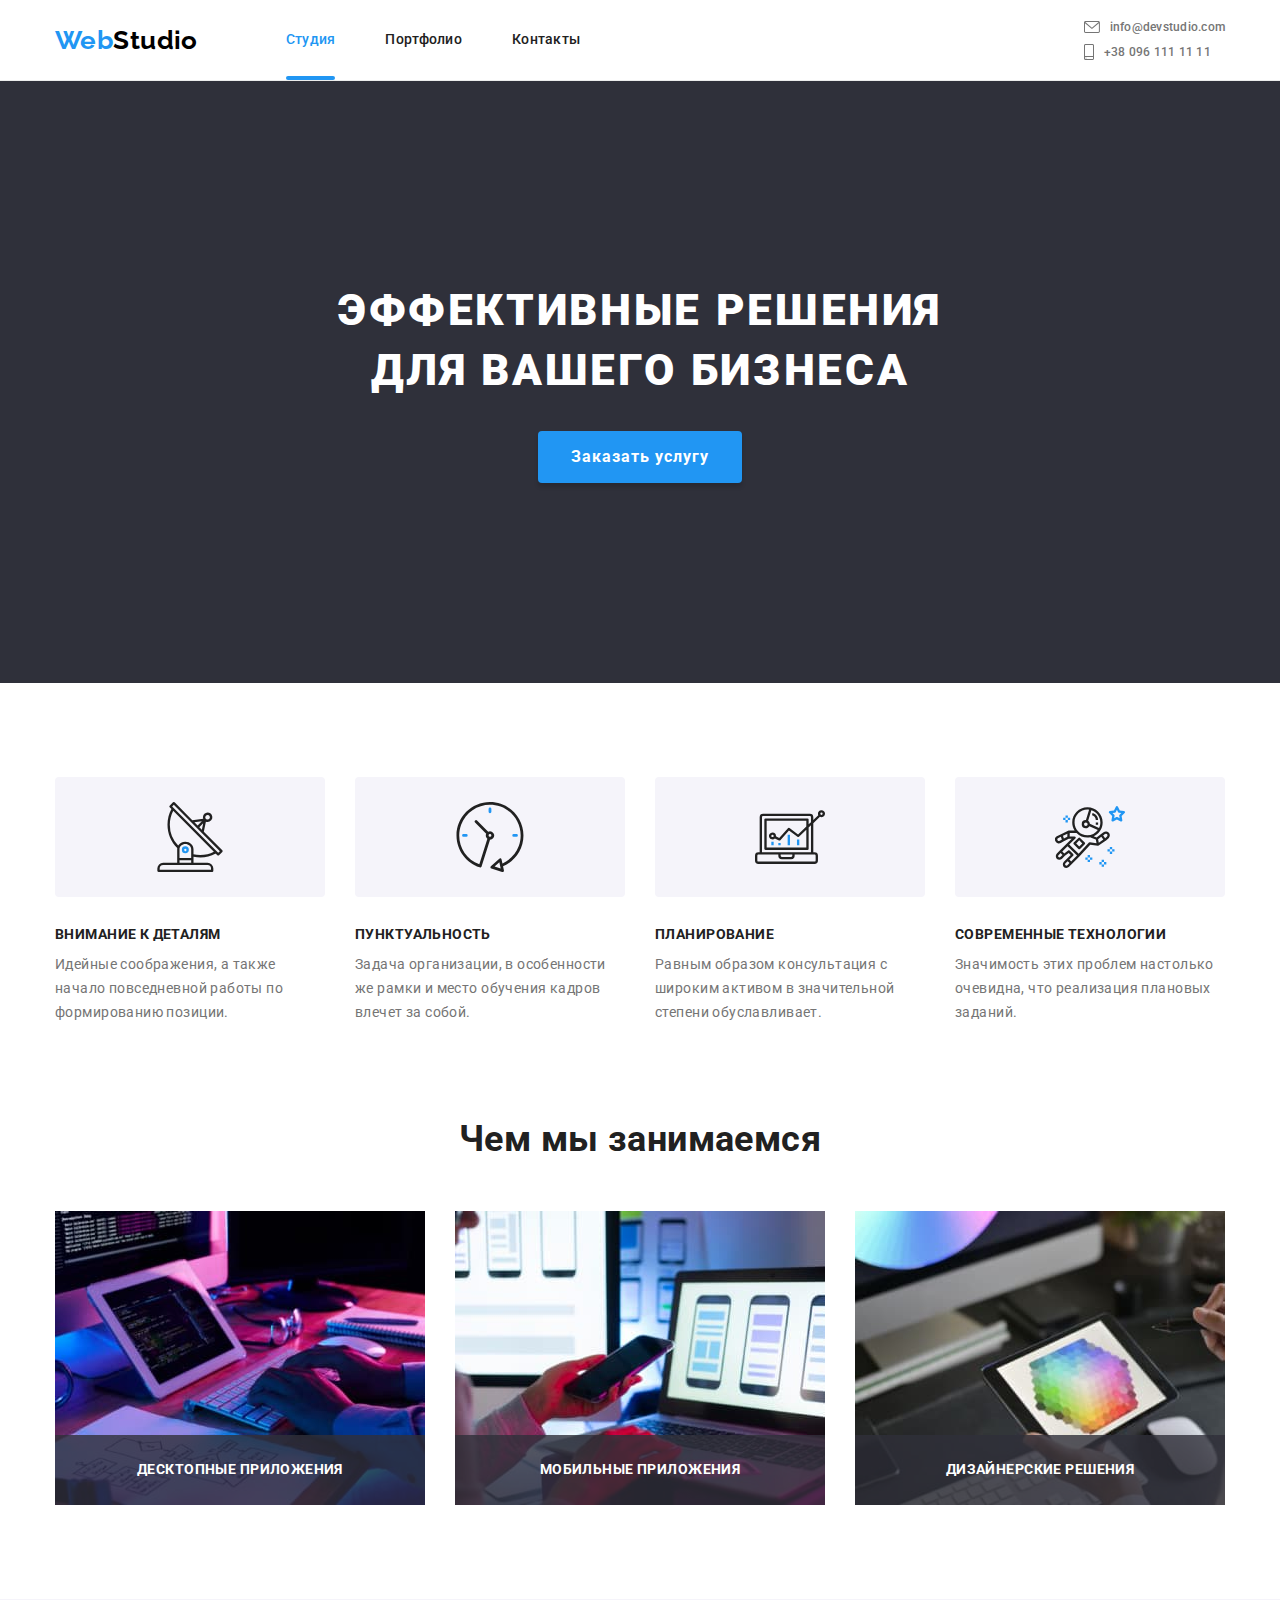
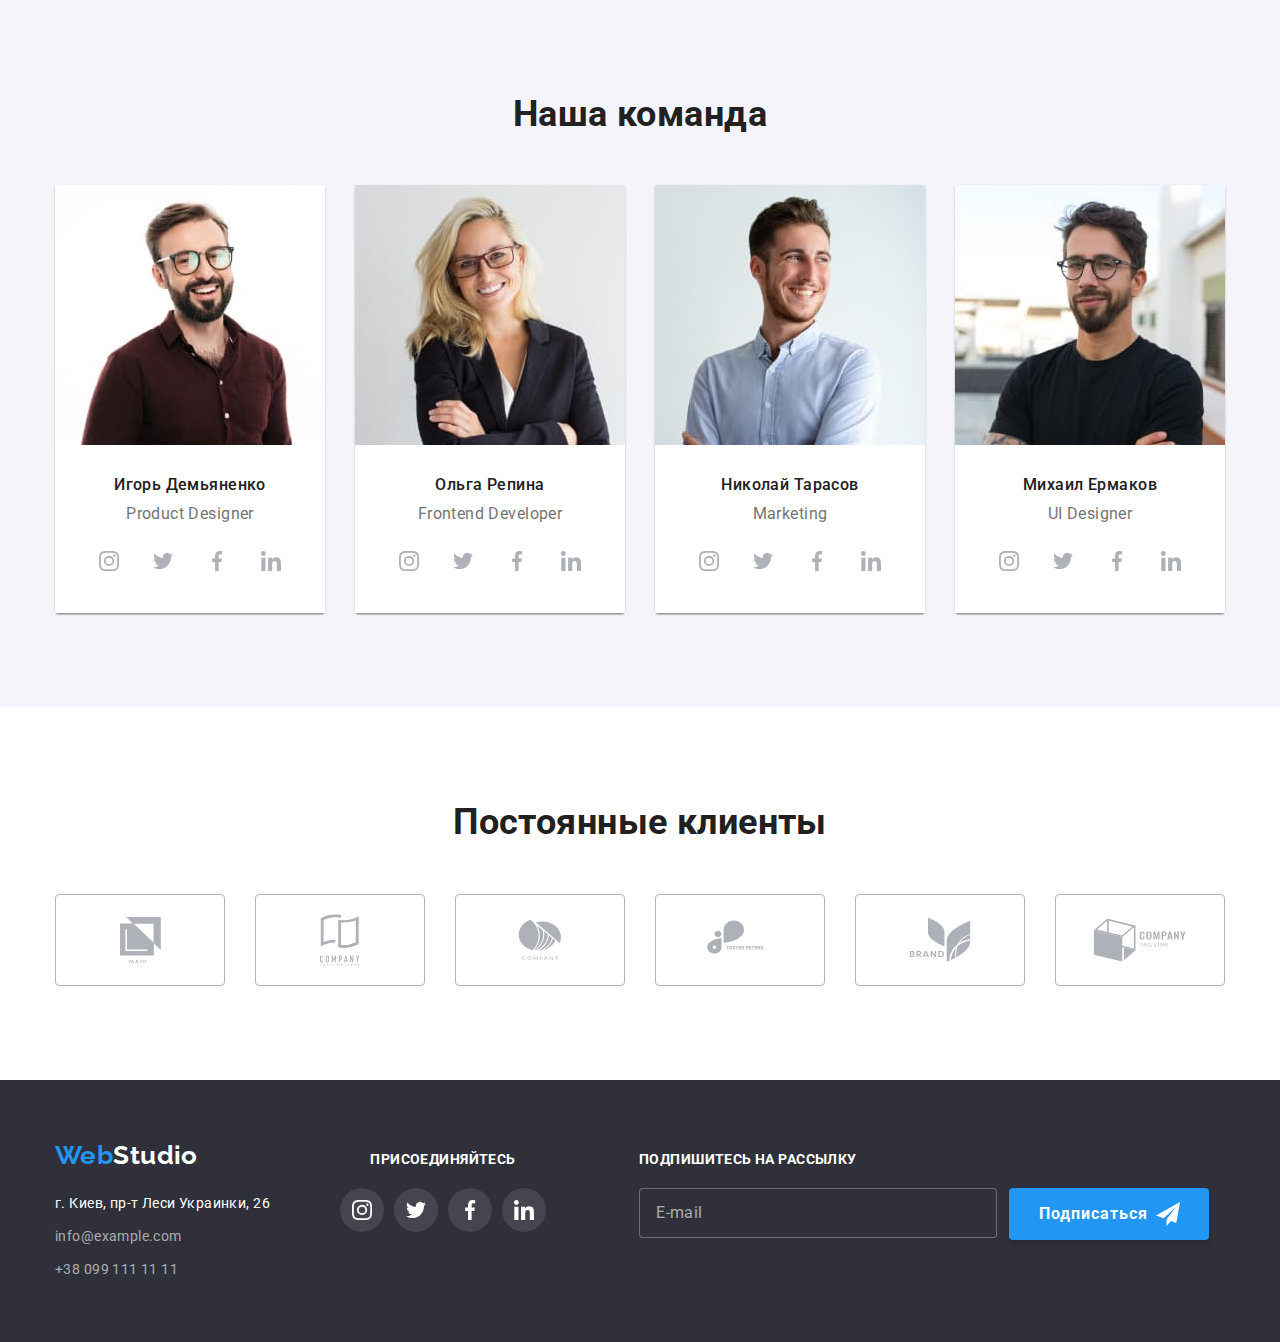
==== commit fe9f2ef8: "Added mobile-menu.js, work with header" ====
--- a/index.html
+++ b/index.html
@@ -19,40 +19,70 @@
   <body class="page-body">
     <header class="page-header">
       <div class="container page-header__container">
-        <!-- <nav class="site-nav">
+        <nav class="site-nav">
           <a href="" class="logo"> <span class="logo__text">Web</span>Studio</a>
-          <ul class="site-nav__list">
-            <li class="site-nav__item">
-              <a href="" class="site-nav__link site-nav__link--active"
-                >Студия</a
-              >
-            </li>
-            <li class="site-nav__item">
-              <a href="./portfolio.html" class="site-nav__link">Портфолио</a>
-            </li>
-            <li class="site-nav__item">
-              <a href="" class="site-nav__link">Контакты</a>
-            </li>
-          </ul>
+          <button type="button" class="menu-button" data-menu-open>
+            <svg width="40" height="40">
+              <use href="./images/icons.svg#icon-menu"></use>
+            </svg>
+          </button>
+          <div class="site-nav__container" data-menu>
+            <button type="button" class="menu-button-close" data-menu-close>
+              <svg width="40" height="40">
+                <use href="./images/icons.svg#icon-close"></use>
+              </svg>
+            </button>
+            <ul class="site-nav__list">
+              <li class="site-nav__item">
+                <a href="" class="site-nav__link site-nav__link--active"
+                  >Студия</a
+                >
+              </li>
+              <li class="site-nav__item">
+                <a href="./portfolio.html" class="site-nav__link">Портфолио</a>
+              </li>
+              <li class="site-nav__item">
+                <a href="" class="site-nav__link">Контакты</a>
+              </li>
+            </ul>
+
+            <ul class="contact-nav">
+              <li class="contact-nav__item">
+                <a class="contact-nav__link" href="tel:+380961111111">
+                  <svg class="contact-nav__icons-smartphone">
+                    <use href="./images/icons.svg#icon-smartphone"></use>
+                  </svg>
+                  +38 096 111 11 11</a
+                >
+              </li>
+              <li class="contact-nav__item">
+                <a
+                  class="contact-nav__link contact-nav__link--font-size"
+                  href="mailto:info@devstudio.com"
+                >
+                  <svg class="contact-nav__icons-envelope">
+                    <use href="./images/icons.svg#icon-envelope"></use>
+                  </svg>
+                  info@devstudio.com</a
+                >
+              </li>
+            </ul>
+            <ul class="header-socials-list">
+              <li class="header-socials-list__item">
+                <a href="#" class="header-socials-list__link">Instagram</a>
+              </li>
+              <li class="header-socials-list__item">
+                <a href="#" class="header-socials-list__link">Twitter</a>
+              </li>
+              <li class="header-socials-list__item">
+                <a href="#" class="header-socials-list__link">Facebook</a>
+              </li>
+              <li class="header-socials-list__item">
+                <a href="#" class="header-socials-list__link">LinkedIn</a>
+              </li>
+            </ul>
+          </div>
         </nav>
-        <ul class="contact-nav">
-          <li class="contact-nav__item">
-            <a class="contact-nav__link" href="mailto:info@devstudio.com">
-              <svg class="contact-nav__icons" width="16" height="12">
-                <use href="./images/icons.svg#icon-envelope"></use>
-              </svg>
-              info@devstudio.com</a
-            >
-          </li>
-          <li class="contact-nav__item">
-            <a class="contact-nav__link" href="tel:+380961111111">
-              <svg class="contact-nav__icons" width="10" height="16">
-                <use href="./images/icons.svg#icon-smartphone"></use>
-              </svg>
-              +38 096 111 11 11</a
-            >
-          </li>
-        </ul> -->
       </div>
     </header>
     <main>
@@ -583,5 +613,6 @@
       </div>
     </footer>
     <script src="./js/modal.js"></script>
+    <script src="./js/mobile-menu.js"></script>
   </body>
 </html>
--- a/css/main.min.css
+++ b/css/main.min.css
@@ -1,2 +1,2 @@
-.visually-hidden{position:absolute;width:1px;height:1px;margin:-1px;border:0;padding:0;white-space:nowrap;clip-path:inset(100%);clip:rect(0 0 0 0);overflow:hidden}.socials-list,.site-nav__list,.contact-nav,.features-list,.works-list,.team-list,.clients-list,.address-list,.button-list,.examples-list{margin:0;padding:0;list-style:none}.logo,.socials-list__link,.site-nav__link,.contact-nav__link,.address-list__link,.examples-list__link{text-decoration:none}.page-body{font-family:"Roboto", sans-serif;font-weight:400;font-size:14px;line-height:1.71;letter-spacing:0.03em;color:#757575;background-color:#fff}.container{width:100%;margin-right:auto;margin-left:auto;padding-left:15px;padding-right:15px}@media screen and (min-width: 480px){.container{width:480px}}@media screen and (min-width: 768px){.container{width:768px}}@media screen and (min-width: 1200px){.container{width:1200px}}.section{padding-top:60px;padding-bottom:60px}@media screen and (min-width: 1200px){.section{padding-top:94px;padding-bottom:94px}}.images{display:block}.logo{font-family:"Raleway", sans-serif;font-weight:700;font-size:26px;line-height:1.19;color:#000}.logo__text{color:#2196f3}.logo--text-white{color:#fff}.button{padding:10px 32px;border:1px solid transparent;border-radius:4px;min-width:200px;font-family:inherit;font-weight:700;font-size:16px;line-height:1.88;letter-spacing:0.06em;color:#fff;background-color:#2196f3;box-shadow:0px 4px 4px rgba(0,0,0,0.15);cursor:pointer}.section-title{margin-top:0;margin-bottom:30px;text-align:center;font-weight:700;font-size:28px;line-height:1.18;color:#212121}@media screen and (min-width: 1199px){.section-title{margin-bottom:50px}}@media screen and (min-width: 1199px){.section-title{font-size:36px;line-height:1.18}}.socials-list{display:flex;justify-content:center}.socials-list__item{width:44px;height:44px}.socials-list__item:not(:last-child){margin-right:10px}.socials-list__link{display:flex;justify-content:center;align-items:center;width:100%;height:100%;border-radius:50%;fill:#afb1b8;transition:background-color 250ms cubic-bezier(0.4, 0, 0.2, 1),fill 250ms cubic-bezier(0.4, 0, 0.2, 1)}.socials-list__link:hover,.socials-list__link:focus{background-color:#2196f3;fill:#fff}.socials-list__link--fill-white{fill:#fff}.socials-list__link--background-grey{background-color:rgba(255,255,255,0.1)}.backdrop{position:fixed;top:0;left:0;width:100vw;height:100vh;background-color:rgba(0,0,0,0.2);opacity:1;transform:scale(1);transition:opacity 500ms cubic-bezier(0.4, 0, 0.2, 1),transform 500ms cubic-bezier(0.4, 0, 0.2, 1)}.is-hidden{pointer-events:none;opacity:0;transform:scale(0.5)}.modal-form-container{position:absolute;top:50%;left:50%;min-height:581px;min-width:528px;padding:40px;transform:translate(-50%, -50%) scale(1);background-color:#fff;box-shadow:0px 1px 3px rgba(0,0,0,0.12),0px 1px 1px rgba(0,0,0,0.14),0px 2px 1px rgba(0,0,0,0.2);border-radius:4px;transition:transform 500ms cubic-bezier(0.4, 0, 0.2, 1)}.is-hidden .modal-form-container{transform:translate(-50%, -50%) scale(0.5)}.modal-button-close{position:absolute;top:8px;right:8px;display:flex;justify-content:center;align-items:center;width:30px;height:30px;padding:0;margin-left:auto;background-color:#fff;border:1px solid rgba(0,0,0,0.1);border-radius:50%;cursor:pointer;transition:fill 250ms cubic-bezier(0.4, 0, 0.2, 1)}.modal-button-close:hover,.modal-button-close:focus{fill:#2196f3}.modal-form__button{align-self:center;background-color:#188ce8}.modal-form{display:flex;flex-direction:column}.modal-form__title{margin-top:0;margin-bottom:12px;font-weight:700;font-size:20px;line-height:1.15;color:#212121}.modal-form__text{display:block;margin-bottom:4px;font-size:12px;line-height:1.17;letter-spacing:0.01em;color:#757575}.modal-form__input{padding:12px 42px;width:100%;height:40px;border:1px solid rgba(33,33,33,0.2);border-radius:4px;outline:none;transition:border-color 250ms cubic-bezier(0.4, 0, 0.2, 1)}.modal-form__textarea{display:block;padding:12px 16px;width:100%;height:120px;border:1px solid rgba(33,33,33,0.2);border-radius:4px;resize:none;outline:none;transition:border-color 250ms cubic-bezier(0.4, 0, 0.2, 1)}.modal-form__textarea::placeholder{font-size:12px;line-height:1.17;letter-spacing:0.01em;color:rgba(117,117,117,0.5)}.modal-form__input:focus,.modal-form__textarea:focus{border-color:#2196f3}.modal-form__icons{position:absolute;bottom:11px;left:12px}.modal-form__label-comments{margin-bottom:20px}.modal-form__label-checkbox{display:flex;align-items:center;margin-bottom:30px}.modal-form__checkbox-wrapper{display:flex;justify-content:center;align-items:center;margin-right:8px;width:16px;height:15px;border:2px solid #212121;border-radius:2px;transition:background-color 250ms cubic-bezier(0.4, 0, 0.2, 1),border 250ms cubic-bezier(0.4, 0, 0.2, 1)}.modal-form__icons-checkbox{width:100%;height:100%}.modal-form__checkbox:checked+.modal-form__checkbox-wrapper{background-color:#2196f3;border:none}.modal-form__checkbox-link{color:#2196f3}.modal-form__label{position:relative;margin-bottom:10px;transition:fill 250ms cubic-bezier(0.4, 0, 0.2, 1)}.modal-form__label:focus-within{fill:#2196f3}.page-header{border-bottom:1px solid #ececec}.page-header__container,.site-nav,.site-nav__list,.contact-nav{display:flex;align-items:center}.site-nav__link,.contact-nav__link{display:block;padding-top:32px;padding-bottom:32px;font-weight:500;line-height:1.14;letter-spacing:0.02em}.site-nav__list{margin-left:93px}.site-nav__item:not(:last-child){margin-right:50px}.site-nav__link{position:relative;color:#212121;transition:color 250ms cubic-bezier(0.4, 0, 0.2, 1)}.site-nav__link:hover,.site-nav__link:focus{color:#2196f3}.site-nav__link--active{color:#2196f3}.site-nav__link--active::after{content:"";position:absolute;left:0;bottom:0;display:flex;width:100%;height:4px;background-color:#2196f3;border-radius:2px}.contact-nav{margin-left:auto}.contact-nav__item:not(:last-child){margin-right:30px}.contact-nav__icons{margin-right:10px}.contact-nav__link{display:flex;align-items:center;color:#757575;fill:#757575;transition:color 250ms cubic-bezier(0.4, 0, 0.2, 1),fill 250ms cubic-bezier(0.4, 0, 0.2, 1)}.contact-nav__link:hover,.contact-nav__link:focus{color:#2196f3;fill:#2196f3}.hero{width:100%;padding-top:118px;padding-bottom:118px;margin-right:auto;margin-left:auto;text-align:center;background-color:#2f303a}@media screen and (min-width: 1200px){.hero{max-width:1600px;padding-top:200px;padding-bottom:200px}}.hero__title{margin-top:0;margin-bottom:30px;font-size:26px;line-height:1.62;font-weight:900;letter-spacing:0.06em;text-transform:uppercase;color:#fff}@media screen and (min-width: 1200px){.hero__title{font-size:44px;line-height:1.36}}@media screen and (max-width: 767px){.features-list{margin-bottom:-30px}}@media screen and (min-width: 768px){.features-list{display:grid;grid-template-columns:repeat(2, 1fr);gap:30px}}@media screen and (min-width: 1200px){.features-list{grid-template-columns:repeat(4, 1fr)}}@media screen and (max-width: 767px){.features-list__item{margin-bottom:30px}}.features-list__wrapper{display:flex;height:120px;margin-bottom:30px;justify-content:center;align-items:center;background:#f5f4fa;border-radius:4px}.features-list__title{margin-top:0;margin-bottom:10px;font-weight:700;font-size:14px;line-height:1.14;text-transform:uppercase;color:#212121}@media screen and (max-width: 767px){.features-list__title{text-align:center}}.features-list__text{margin:0}.our-works{padding-bottom:94px}@media screen and (max-width: 1199px){.our-works{display:none}}.works-list{display:grid;grid-template-columns:repeat(3, 1fr);gap:30px}.works-list__item{position:relative}.works-list__text{position:absolute;left:0;bottom:0;width:100%;margin:0;padding-top:27px;padding-bottom:27px;font-weight:700;line-height:1.14;text-align:center;text-transform:uppercase;background-color:rgba(47,48,58,0.8);color:#fff}.our-team{background-color:#f5f4fa}@media screen and (max-width: 767px){.team-list{margin-bottom:-30px}}@media screen and (min-width: 768px){.team-list{display:grid;grid-template-columns:repeat(2, 1fr);gap:30px}}@media screen and (min-width: 1200px){.team-list{grid-template-columns:repeat(4, 1fr)}}.team-list__item{text-align:center;box-shadow:0px 1px 3px rgba(0,0,0,0.12),0px 1px 1px rgba(0,0,0,0.14),0px 2px 1px rgba(0,0,0,0.2);border-radius:0px 0px 4px 4px}@media screen and (max-width: 767px){.team-list__item{margin-bottom:30px}}.team-list__title{margin-bottom:10px;font-weight:500;color:#212121}.team-list__title,.team-list__text{margin-top:0;font-size:16px;line-height:1.19}.team-list__text{margin-bottom:16px}.team-list__wrapper{padding-top:30px;padding-bottom:24px;background-color:#fff}@media screen and (min-width: 1200px){.team-list__wrapper{padding-bottom:30px}}.clients-list{display:grid;grid-template-columns:repeat(2, 1fr);gap:30px}@media screen and (min-width: 768px){.clients-list{grid-template-columns:repeat(3, 1fr)}}@media screen and (min-width: 1200px){.clients-list{grid-template-columns:repeat(6, 1fr)}}.clients-list__item{height:92px}.clients-list__link{display:flex;justify-content:center;align-items:center;width:100%;height:100%;border:1px solid #afb1b8;border-radius:4px;fill:#afb1b8;transition:fill 250ms cubic-bezier(0.4, 0, 0.2, 1),border-color 250ms cubic-bezier(0.4, 0, 0.2, 1)}.clients-list__link:hover,.clients-list__link:focus{fill:#2196f3;border-color:#2196f3}.footer-section{padding-top:60px;padding-bottom:60px;background-color:#2f303a}@media screen and (min-width: 768px) and (max-width: 1199px){.footer-section__container{display:flex;flex-wrap:wrap;align-items:baseline;justify-content:center}}@media screen and (min-width: 1200px){.footer-section__container{display:flex;align-items:baseline}}@media screen and (max-width: 1199px){.address-container{margin-bottom:60px;text-align:center}}@media screen and (min-width: 768px){.address-container{margin-right:165px}}@media screen and (min-width: 1200px){.address-container{margin-right:70px}}.address{margin-top:20px;font-style:normal}.address__text{margin-top:0;margin-bottom:9px;color:#fff}.address-list__item:not(:last-child){margin-bottom:9px}.address-list__link{color:rgba(255,255,255,0.6);transition:color 250ms cubic-bezier(0.4, 0, 0.2, 1)}.address-list__link:hover,.address-list__link:focus{color:#2196f3}@media screen and (max-width: 767px){.footer-socials-container{margin-bottom:60px}}@media screen and (max-width: 1999px){.footer-socials-container{text-align:center}}@media screen and (min-width: 1200px){.footer-socials-container{margin-right:93px}}.footer-socials-container__text,.footer-form__text{margin-top:0;margin-bottom:20px;font-weight:700;line-height:1.14;text-transform:uppercase;color:#fff}@media screen and (max-width: 1199px){.footer-form{text-align:center}}@media screen and (min-width: 1200px){.footer-form__wrapper{display:flex}}@media screen and (min-width: 1200px){.footer-form__label{margin-right:12px}}.footer-form__input{padding-left:16px;padding-top:15px;padding-bottom:15px;height:50px;background-color:#2f303a;border:1px solid rgba(255,255,255,0.3);border-radius:4px;outline:none}@media screen and (max-width: 1199px){.footer-form__input{margin-bottom:20px}}@media screen and (max-width: 479px){.footer-form__input{width:100%}}@media screen and (min-width: 480px) and (max-width: 1999px){.footer-form__input{width:450px}}@media screen and (min-width: 1200px){.footer-form__input{width:358px}}.footer-form__input::placeholder,.footer-form__input{font-size:16px;line-height:1.25;letter-spacing:0.03em;color:rgba(255,255,255,0.6)}.footer-form__button{display:flex;justify-content:space-between;align-items:center;padding-left:29px;padding-right:28px}@media screen and (max-width: 1199px){.footer-form__button{margin:auto}}.button-list{display:flex;justify-content:center;margin-bottom:50px}.button-list__item:not(:last-child){margin-right:8px}.portfolio-button{padding:6px 22px;border-radius:4px;border:1px solid transparent;font-family:inherit;font-weight:500;font-size:16px;line-height:1.6;letter-spacing:0.03em;color:#212121;background-color:#f5f4fa;cursor:pointer;transition:background-color 250ms cubic-bezier(0.4, 0, 0.2, 1),color 250ms cubic-bezier(0.4, 0, 0.2, 1),box-shadow 250ms cubic-bezier(0.4, 0, 0.2, 1)}.portfolio-button--active{color:#fff;background-color:#2196f3;box-shadow:0px 3px 1px rgba(0,0,0,0.1),0px 1px 2px rgba(0,0,0,0.08),0px 2px 2px rgba(0,0,0,0.12)}.portfolio-button:hover,.portfolio-button:focus{color:#fff;background-color:#2196f3;box-shadow:0px 3px 1px rgba(0,0,0,0.1),0px 1px 2px rgba(0,0,0,0.08),0px 2px 2px rgba(0,0,0,0.12)}.examples-list{display:grid;grid-template-columns:repeat(3, 1fr);gap:30px}.examples-list__link{display:block;transition:box-shadow 250ms cubic-bezier(0.4, 0, 0.2, 1)}.examples-list__link:hover,.examples-list__link:focus{box-shadow:0px 1px 1px rgba(0,0,0,0.12),0px 4px 4px rgba(0,0,0,0.06),1px 4px 6px rgba(0,0,0,0.16)}.examples-list__link:hover .examples-list__description{transform:translateY(0)}.examples-list__thumb{position:relative;overflow:hidden}.examples-list__description{position:absolute;left:0;top:0;width:100%;height:100%;padding:63px 24px;margin:0;font-size:18px;line-height:1.56;background-color:rgba(33,150,243,0.9);color:#fff;transform:translateY(100%);transition:transform 250ms cubic-bezier(0.4, 0, 0.2, 1)}.examples-list__wrapper{padding:20px 24px;background-color:#fff;border:1px solid #eee}.examples-list__title{margin-top:0;margin-bottom:4px;font-weight:700;font-size:18px;line-height:2;letter-spacing:0.06em;color:#212121}.examples-list__text{margin-top:0;margin-bottom:0;font-size:16px;line-height:1.88;color:#757575}
+.visually-hidden{position:absolute;width:1px;height:1px;margin:-1px;border:0;padding:0;white-space:nowrap;clip-path:inset(100%);clip:rect(0 0 0 0);overflow:hidden}.socials-list,.site-nav__list,.contact-nav,.header-socials-list,.features-list,.works-list,.team-list,.clients-list,.address-list,.button-list,.examples-list{margin:0;padding:0;list-style:none}.logo,.socials-list__link,.site-nav__link,.contact-nav__link,.header-socials-list__link,.address-list__link,.examples-list__link{text-decoration:none}.page-body{font-family:"Roboto", sans-serif;font-weight:400;font-size:14px;line-height:1.71;letter-spacing:0.03em;color:#757575;background-color:#fff}.container{width:100%;margin-right:auto;margin-left:auto;padding-left:15px;padding-right:15px}@media screen and (min-width: 480px){.container{width:480px}}@media screen and (min-width: 768px){.container{width:768px}}@media screen and (min-width: 1200px){.container{width:1200px}}.section{padding-top:60px;padding-bottom:60px}@media screen and (min-width: 1200px){.section{padding-top:94px;padding-bottom:94px}}.images{display:block}.logo{font-family:"Raleway", sans-serif;font-weight:700;font-size:26px;line-height:1.19;color:#000}.logo__text{color:#2196f3}.logo--text-white{color:#fff}.button{padding:10px 32px;border:1px solid transparent;border-radius:4px;min-width:200px;font-family:inherit;font-weight:700;font-size:16px;line-height:1.88;letter-spacing:0.06em;color:#fff;background-color:#2196f3;box-shadow:0px 4px 4px rgba(0,0,0,0.15);cursor:pointer}.section-title{margin-top:0;margin-bottom:30px;text-align:center;font-weight:700;font-size:28px;line-height:1.18;color:#212121}@media screen and (min-width: 1199px){.section-title{margin-bottom:50px}}@media screen and (min-width: 1199px){.section-title{font-size:36px;line-height:1.18}}.socials-list{display:flex;justify-content:center}.socials-list__item{width:44px;height:44px}.socials-list__item:not(:last-child){margin-right:10px}.socials-list__link{display:flex;justify-content:center;align-items:center;width:100%;height:100%;border-radius:50%;fill:#afb1b8;transition:background-color 250ms cubic-bezier(0.4, 0, 0.2, 1),fill 250ms cubic-bezier(0.4, 0, 0.2, 1)}.socials-list__link:hover,.socials-list__link:focus{background-color:#2196f3;fill:#fff}.socials-list__link--fill-white{fill:#fff}.socials-list__link--background-grey{background-color:rgba(255,255,255,0.1)}.backdrop{position:fixed;top:0;left:0;width:100vw;height:100vh;background-color:rgba(0,0,0,0.2);opacity:1;transform:scale(1);transition:opacity 500ms cubic-bezier(0.4, 0, 0.2, 1),transform 500ms cubic-bezier(0.4, 0, 0.2, 1)}.is-hidden{pointer-events:none;opacity:0;transform:scale(0.5)}.modal-form-container{position:absolute;top:50%;left:50%;min-height:581px;min-width:528px;padding:40px;transform:translate(-50%, -50%) scale(1);background-color:#fff;box-shadow:0px 1px 3px rgba(0,0,0,0.12),0px 1px 1px rgba(0,0,0,0.14),0px 2px 1px rgba(0,0,0,0.2);border-radius:4px;transition:transform 500ms cubic-bezier(0.4, 0, 0.2, 1)}.is-hidden .modal-form-container{transform:translate(-50%, -50%) scale(0.5)}.modal-button-close{position:absolute;top:8px;right:8px;display:flex;justify-content:center;align-items:center;width:30px;height:30px;padding:0;margin-left:auto;background-color:#fff;border:1px solid rgba(0,0,0,0.1);border-radius:50%;cursor:pointer;transition:fill 250ms cubic-bezier(0.4, 0, 0.2, 1)}.modal-button-close:hover,.modal-button-close:focus{fill:#2196f3}.modal-form__button{align-self:center;background-color:#188ce8}.modal-form{display:flex;flex-direction:column}.modal-form__title{margin-top:0;margin-bottom:12px;font-weight:700;font-size:20px;line-height:1.15;color:#212121}.modal-form__text{display:block;margin-bottom:4px;font-size:12px;line-height:1.17;letter-spacing:0.01em;color:#757575}.modal-form__input{padding:12px 42px;width:100%;height:40px;border:1px solid rgba(33,33,33,0.2);border-radius:4px;outline:none;transition:border-color 250ms cubic-bezier(0.4, 0, 0.2, 1)}.modal-form__textarea{display:block;padding:12px 16px;width:100%;height:120px;border:1px solid rgba(33,33,33,0.2);border-radius:4px;resize:none;outline:none;transition:border-color 250ms cubic-bezier(0.4, 0, 0.2, 1)}.modal-form__textarea::placeholder{font-size:12px;line-height:1.17;letter-spacing:0.01em;color:rgba(117,117,117,0.5)}.modal-form__input:focus,.modal-form__textarea:focus{border-color:#2196f3}.modal-form__icons{position:absolute;bottom:11px;left:12px}.modal-form__label-comments{margin-bottom:20px}.modal-form__label-checkbox{display:flex;align-items:center;margin-bottom:30px}.modal-form__checkbox-wrapper{display:flex;justify-content:center;align-items:center;margin-right:8px;width:16px;height:15px;border:2px solid #212121;border-radius:2px;transition:background-color 250ms cubic-bezier(0.4, 0, 0.2, 1),border 250ms cubic-bezier(0.4, 0, 0.2, 1)}.modal-form__icons-checkbox{width:100%;height:100%}.modal-form__checkbox:checked+.modal-form__checkbox-wrapper{background-color:#2196f3;border:none}.modal-form__checkbox-link{color:#2196f3}.modal-form__label{position:relative;margin-bottom:10px;transition:fill 250ms cubic-bezier(0.4, 0, 0.2, 1)}.modal-form__label:focus-within{fill:#2196f3}.page-header{border-bottom:1px solid #ececec}@media screen and (max-width: 767px){.page-header{position:relative;padding-top:10px;padding-bottom:10px}}.menu-button,.menu-button-close{display:inline-flex;margin:0;padding:0;border:none;background-color:transparent}@media screen and (min-width: 768px){.menu-button,.menu-button-close{display:none}}.menu-button{transition:fill 250ms cubic-bezier(0.4, 0, 0.2, 1)}.menu-button:hover,.menu-button:focus{fill:#2196f3}.menu-button-close{position:absolute;top:10px;right:15px;transition:fill 250ms cubic-bezier(0.4, 0, 0.2, 1)}.menu-button-close:hover,.menu-button-close:focus{fill:#2196f3}.site-nav__container{background-color:#fff}@media screen and (max-width: 767px){.site-nav__container{display:none;position:absolute;top:0;left:0;width:100%;padding-top:48px;padding-bottom:48px;padding-left:40px;padding-right:15px}.site-nav__container.is-open{display:block}}@media screen and (min-width: 768px){.site-nav,.site-nav__container,.site-nav__list{display:flex;align-items:center;width:100%}}@media screen and (max-width: 767px){.site-nav{display:flex;justify-content:space-between;align-items:center}}.site-nav__link{display:block;font-weight:500;line-height:1.14;letter-spacing:0.02em}@media screen and (min-width: 768px){.site-nav__link{padding-top:32px;padding-bottom:32px}}@media screen and (max-width: 767px){.site-nav__link{font-size:40px;line-height:1.18}}@media screen and (max-width: 767px){.site-nav__list{margin-bottom:302px}}@media screen and (min-width: 768px){.site-nav__list{margin-left:88px}}@media screen and (max-width: 767px){.site-nav__item:not(:last-child){margin-bottom:32px}}@media screen and (min-width: 768px){.site-nav__item:not(:last-child){margin-right:50px}}.site-nav__link{color:#212121;transition:color 250ms cubic-bezier(0.4, 0, 0.2, 1)}@media screen and (min-width: 768px){.site-nav__link{position:relative}}.site-nav__link:hover,.site-nav__link:focus{color:#2196f3}.site-nav__link--active{color:#2196f3}@media screen and (min-width: 768px){.site-nav__link--active::after{content:"";position:absolute;left:0;bottom:0;display:flex;width:100%;height:4px;background-color:#2196f3;border-radius:2px}}@media screen and (max-width: 767px){.contact-nav{margin-bottom:64px}}@media screen and (min-width: 768px){.contact-nav{margin-left:auto;display:flex;flex-direction:column-reverse}}@media screen and (min-width: 768px){.contact-nav__item:last-child{margin-bottom:10px}}@media screen and (max-width: 767px){.contact-nav__icons-smartphone,.contact-nav__icons-envelope{display:none}}@media screen and (min-width: 768px){.contact-nav__icons-smartphone,.contact-nav__icons-envelope{margin-right:8px}}@media screen and (min-width: 1200px){.contact-nav__icons-smartphone,.contact-nav__icons-envelope{margin-right:10px}}.contact-nav__icons-smartphone{width:10px}@media screen and (min-width: 768px){.contact-nav__icons-smartphone{height:14px}}@media screen and (min-width: 1200px){.contact-nav__icons-smartphone{height:16px}}@media screen and (min-width: 768px){.contact-nav__icons-envelope{width:14px;height:10px}}@media screen and (min-width: 1200px){.contact-nav__icons-envelope{width:16px;height:12px}}.contact-nav__link{font-weight:500;letter-spacing:0.02em;font-size:34px;line-height:1.18;color:#757575;fill:#757575;transition:color 250ms cubic-bezier(0.4, 0, 0.2, 1),fill 250ms cubic-bezier(0.4, 0, 0.2, 1)}@media screen and (min-width: 768px){.contact-nav__link{display:flex;align-items:center;font-size:12px;line-height:1.17}}@media screen and (max-width: 767px){.contact-nav__link--font-size{font-size:28px;line-height:1.17}}.contact-nav__link:hover,.contact-nav__link:focus{color:#2196f3;fill:#2196f3}.header-socials-list{display:flex;justify-content:center}@media screen and (min-width: 768px){.header-socials-list{display:none}}.header-socials-list__link{padding-right:10px;font-weight:500;letter-spacing:0.02em;font-size:18px;line-height:1.22;color:#2196f3}.header-socials-list__item:not(:last-child){margin-right:10px;border-right:1px solid rgba(33,33,33,0.2)}.hero{width:100%;padding-top:118px;padding-bottom:118px;margin-right:auto;margin-left:auto;text-align:center;background-color:#2f303a}@media screen and (min-width: 1200px){.hero{max-width:1600px;padding-top:200px;padding-bottom:200px}}.hero__title{margin-top:0;margin-bottom:30px;font-size:26px;line-height:1.62;font-weight:900;letter-spacing:0.06em;text-transform:uppercase;color:#fff}@media screen and (min-width: 1200px){.hero__title{font-size:44px;line-height:1.36}}@media screen and (max-width: 767px){.features-list{margin-bottom:-30px}}@media screen and (min-width: 768px){.features-list{display:grid;grid-template-columns:repeat(2, 1fr);gap:30px}}@media screen and (min-width: 1200px){.features-list{grid-template-columns:repeat(4, 1fr)}}@media screen and (max-width: 767px){.features-list__item{margin-bottom:30px}}.features-list__wrapper{display:flex;height:120px;margin-bottom:30px;justify-content:center;align-items:center;background:#f5f4fa;border-radius:4px}.features-list__title{margin-top:0;margin-bottom:10px;font-weight:700;font-size:14px;line-height:1.14;text-transform:uppercase;color:#212121}@media screen and (max-width: 767px){.features-list__title{text-align:center}}.features-list__text{margin:0}.our-works{padding-bottom:94px}@media screen and (max-width: 1199px){.our-works{display:none}}.works-list{display:grid;grid-template-columns:repeat(3, 1fr);gap:30px}.works-list__item{position:relative}.works-list__text{position:absolute;left:0;bottom:0;width:100%;margin:0;padding-top:27px;padding-bottom:27px;font-weight:700;line-height:1.14;text-align:center;text-transform:uppercase;background-color:rgba(47,48,58,0.8);color:#fff}.our-team{background-color:#f5f4fa}@media screen and (max-width: 767px){.team-list{margin-bottom:-30px}}@media screen and (min-width: 768px){.team-list{display:grid;grid-template-columns:repeat(2, 1fr);gap:30px}}@media screen and (min-width: 1200px){.team-list{grid-template-columns:repeat(4, 1fr)}}.team-list__item{text-align:center;box-shadow:0px 1px 3px rgba(0,0,0,0.12),0px 1px 1px rgba(0,0,0,0.14),0px 2px 1px rgba(0,0,0,0.2);border-radius:0px 0px 4px 4px}@media screen and (max-width: 767px){.team-list__item{margin-bottom:30px}}.team-list__title{margin-bottom:10px;font-weight:500;color:#212121}.team-list__title,.team-list__text{margin-top:0;font-size:16px;line-height:1.19}.team-list__text{margin-bottom:16px}.team-list__wrapper{padding-top:30px;padding-bottom:24px;background-color:#fff}@media screen and (min-width: 1200px){.team-list__wrapper{padding-bottom:30px}}.clients-list{display:grid;grid-template-columns:repeat(2, 1fr);gap:30px}@media screen and (min-width: 768px){.clients-list{grid-template-columns:repeat(3, 1fr)}}@media screen and (min-width: 1200px){.clients-list{grid-template-columns:repeat(6, 1fr)}}.clients-list__item{height:92px}.clients-list__link{display:flex;justify-content:center;align-items:center;width:100%;height:100%;border:1px solid #afb1b8;border-radius:4px;fill:#afb1b8;transition:fill 250ms cubic-bezier(0.4, 0, 0.2, 1),border-color 250ms cubic-bezier(0.4, 0, 0.2, 1)}.clients-list__link:hover,.clients-list__link:focus{fill:#2196f3;border-color:#2196f3}.footer-section{padding-top:60px;padding-bottom:60px;background-color:#2f303a}@media screen and (min-width: 768px) and (max-width: 1199px){.footer-section__container{display:flex;flex-wrap:wrap;align-items:baseline;justify-content:center}}@media screen and (min-width: 1200px){.footer-section__container{display:flex;align-items:baseline}}@media screen and (max-width: 1199px){.address-container{margin-bottom:60px;text-align:center}}@media screen and (min-width: 768px){.address-container{margin-right:165px}}@media screen and (min-width: 1200px){.address-container{margin-right:70px}}.address{margin-top:20px;font-style:normal}.address__text{margin-top:0;margin-bottom:9px;color:#fff}.address-list__item:not(:last-child){margin-bottom:9px}.address-list__link{color:rgba(255,255,255,0.6);transition:color 250ms cubic-bezier(0.4, 0, 0.2, 1)}.address-list__link:hover,.address-list__link:focus{color:#2196f3}@media screen and (max-width: 767px){.footer-socials-container{margin-bottom:60px}}@media screen and (max-width: 1999px){.footer-socials-container{text-align:center}}@media screen and (min-width: 1200px){.footer-socials-container{margin-right:93px}}.footer-socials-container__text,.footer-form__text{margin-top:0;margin-bottom:20px;font-weight:700;line-height:1.14;text-transform:uppercase;color:#fff}@media screen and (max-width: 1199px){.footer-form{text-align:center}}@media screen and (min-width: 1200px){.footer-form__wrapper{display:flex}}@media screen and (min-width: 1200px){.footer-form__label{margin-right:12px}}.footer-form__input{padding-left:16px;padding-top:15px;padding-bottom:15px;height:50px;background-color:#2f303a;border:1px solid rgba(255,255,255,0.3);border-radius:4px;outline:none}@media screen and (max-width: 1199px){.footer-form__input{margin-bottom:20px}}@media screen and (max-width: 479px){.footer-form__input{width:100%}}@media screen and (min-width: 480px) and (max-width: 1999px){.footer-form__input{width:450px}}@media screen and (min-width: 1200px){.footer-form__input{width:358px}}.footer-form__input::placeholder,.footer-form__input{font-size:16px;line-height:1.25;letter-spacing:0.03em;color:rgba(255,255,255,0.6)}.footer-form__button{display:flex;justify-content:space-between;align-items:center;padding-left:29px;padding-right:28px}@media screen and (max-width: 1199px){.footer-form__button{margin:auto}}.button-list{display:flex;justify-content:center;margin-bottom:50px}.button-list__item:not(:last-child){margin-right:8px}.portfolio-button{padding:6px 22px;border-radius:4px;border:1px solid transparent;font-family:inherit;font-weight:500;font-size:16px;line-height:1.6;letter-spacing:0.03em;color:#212121;background-color:#f5f4fa;cursor:pointer;transition:background-color 250ms cubic-bezier(0.4, 0, 0.2, 1),color 250ms cubic-bezier(0.4, 0, 0.2, 1),box-shadow 250ms cubic-bezier(0.4, 0, 0.2, 1)}.portfolio-button--active{color:#fff;background-color:#2196f3;box-shadow:0px 3px 1px rgba(0,0,0,0.1),0px 1px 2px rgba(0,0,0,0.08),0px 2px 2px rgba(0,0,0,0.12)}.portfolio-button:hover,.portfolio-button:focus{color:#fff;background-color:#2196f3;box-shadow:0px 3px 1px rgba(0,0,0,0.1),0px 1px 2px rgba(0,0,0,0.08),0px 2px 2px rgba(0,0,0,0.12)}.examples-list{display:grid;grid-template-columns:repeat(3, 1fr);gap:30px}.examples-list__link{display:block;transition:box-shadow 250ms cubic-bezier(0.4, 0, 0.2, 1)}.examples-list__link:hover,.examples-list__link:focus{box-shadow:0px 1px 1px rgba(0,0,0,0.12),0px 4px 4px rgba(0,0,0,0.06),1px 4px 6px rgba(0,0,0,0.16)}.examples-list__link:hover .examples-list__description{transform:translateY(0)}.examples-list__thumb{position:relative;overflow:hidden}.examples-list__description{position:absolute;left:0;top:0;width:100%;height:100%;padding:63px 24px;margin:0;font-size:18px;line-height:1.56;background-color:rgba(33,150,243,0.9);color:#fff;transform:translateY(100%);transition:transform 250ms cubic-bezier(0.4, 0, 0.2, 1)}.examples-list__wrapper{padding:20px 24px;background-color:#fff;border:1px solid #eee}.examples-list__title{margin-top:0;margin-bottom:4px;font-weight:700;font-size:18px;line-height:2;letter-spacing:0.06em;color:#212121}.examples-list__text{margin-top:0;margin-bottom:0;font-size:16px;line-height:1.88;color:#757575}
 /*# sourceMappingURL=main.min.css.map */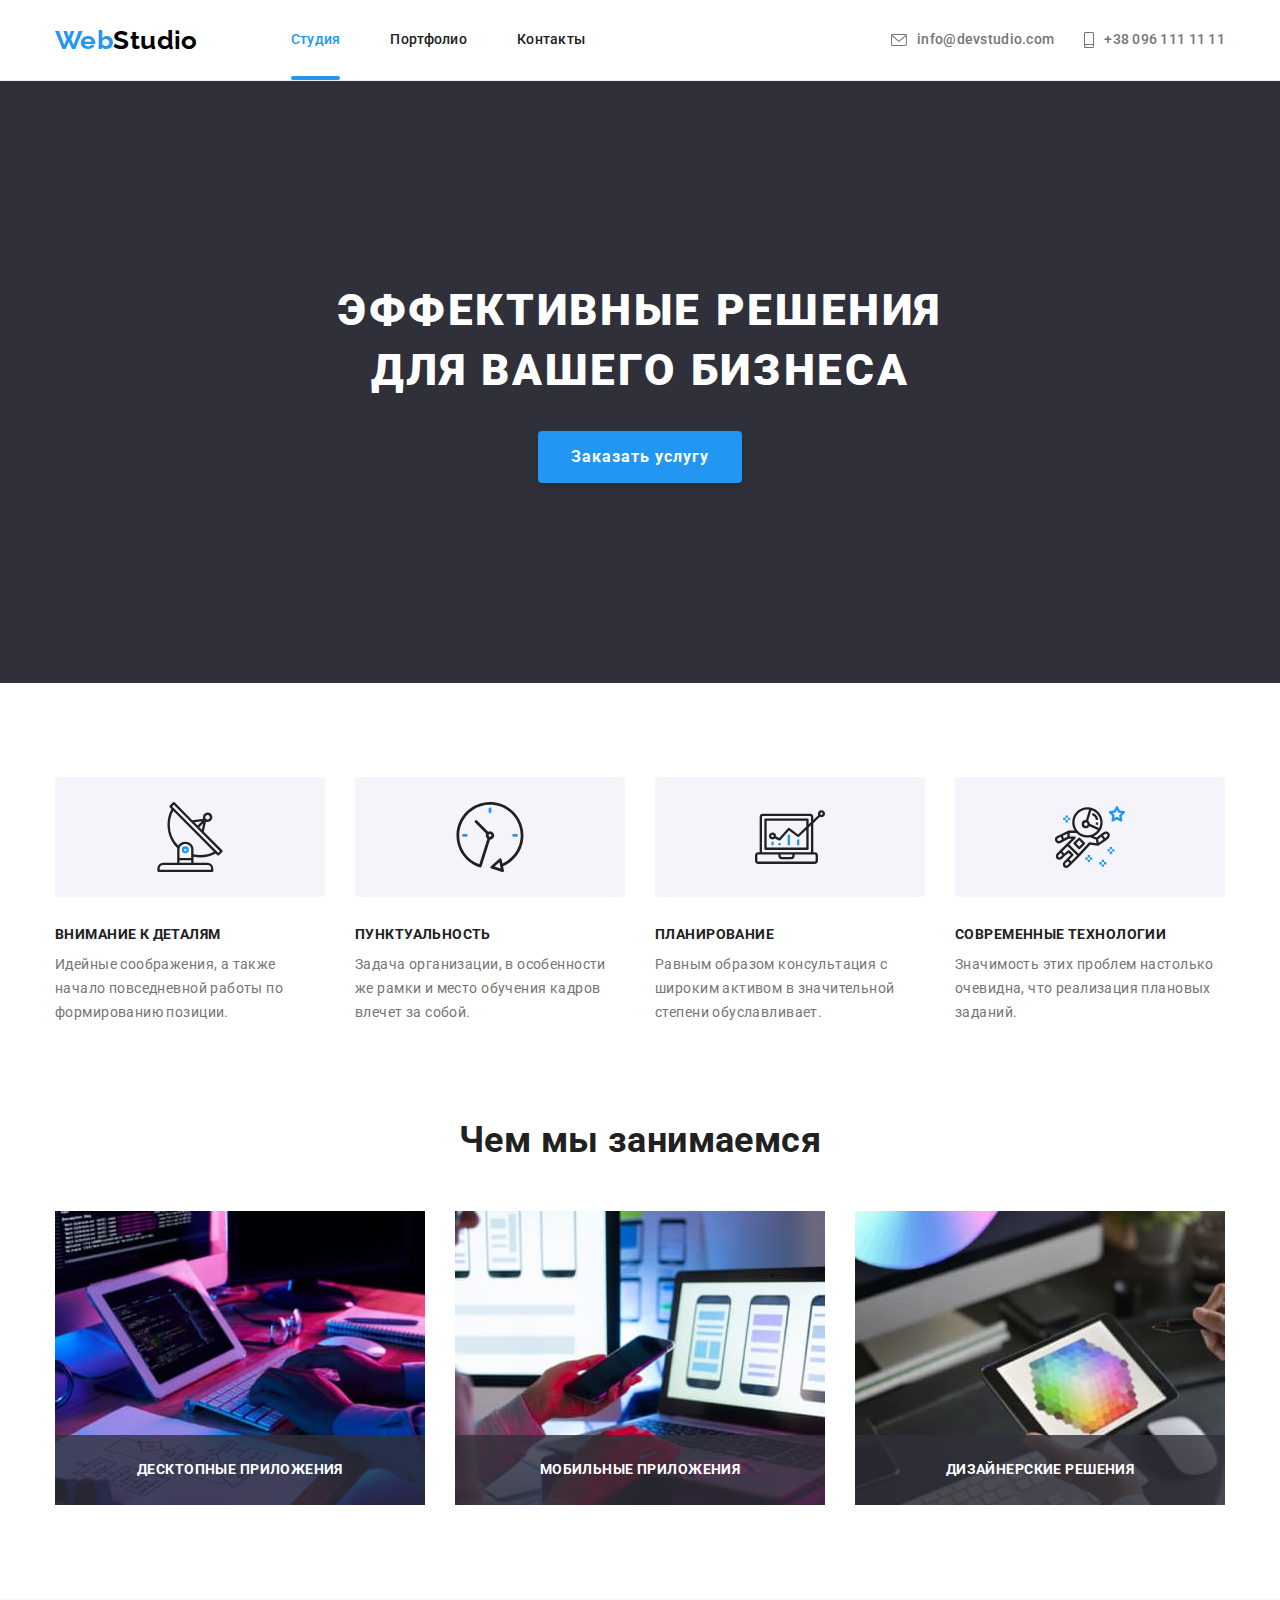
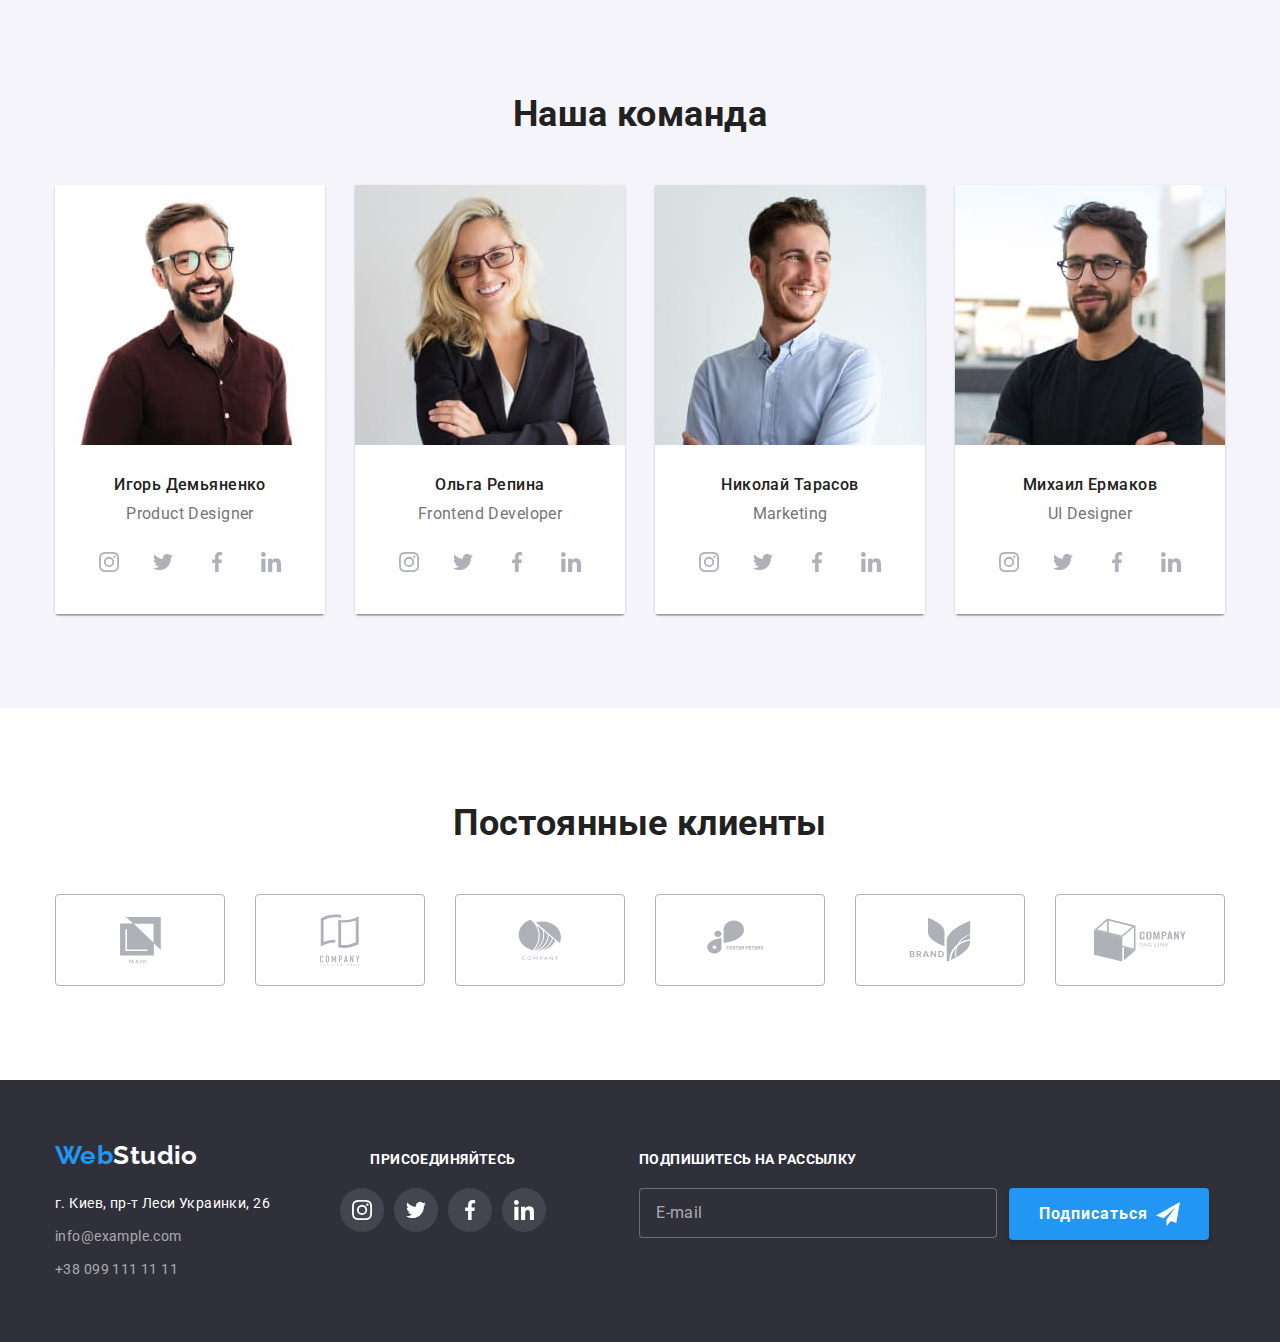
==== commit 4ad90d9b: "Portfolio done" ====
--- a/index.html
+++ b/index.html
@@ -27,60 +27,64 @@
             </svg>
           </button>
           <div class="site-nav__container" data-menu>
-            <button type="button" class="menu-button-close" data-menu-close>
-              <svg width="40" height="40">
-                <use href="./images/icons.svg#icon-close"></use>
-              </svg>
-            </button>
-            <ul class="site-nav__list">
-              <li class="site-nav__item">
-                <a href="" class="site-nav__link site-nav__link--active"
-                  >Студия</a
-                >
-              </li>
-              <li class="site-nav__item">
-                <a href="./portfolio.html" class="site-nav__link">Портфолио</a>
-              </li>
-              <li class="site-nav__item">
-                <a href="" class="site-nav__link">Контакты</a>
-              </li>
-            </ul>
-
-            <ul class="contact-nav">
-              <li class="contact-nav__item">
-                <a class="contact-nav__link" href="tel:+380961111111">
-                  <svg class="contact-nav__icons-smartphone">
-                    <use href="./images/icons.svg#icon-smartphone"></use>
-                  </svg>
-                  +38 096 111 11 11</a
-                >
-              </li>
-              <li class="contact-nav__item">
-                <a
-                  class="contact-nav__link contact-nav__link--font-size"
-                  href="mailto:info@devstudio.com"
-                >
-                  <svg class="contact-nav__icons-envelope">
-                    <use href="./images/icons.svg#icon-envelope"></use>
-                  </svg>
-                  info@devstudio.com</a
-                >
-              </li>
-            </ul>
-            <ul class="header-socials-list">
-              <li class="header-socials-list__item">
-                <a href="#" class="header-socials-list__link">Instagram</a>
-              </li>
-              <li class="header-socials-list__item">
-                <a href="#" class="header-socials-list__link">Twitter</a>
-              </li>
-              <li class="header-socials-list__item">
-                <a href="#" class="header-socials-list__link">Facebook</a>
-              </li>
-              <li class="header-socials-list__item">
-                <a href="#" class="header-socials-list__link">LinkedIn</a>
-              </li>
-            </ul>
+            <div class="site-nav__wrapper">
+              <button type="button" class="menu-button-close" data-menu-close>
+                <svg width="40" height="40">
+                  <use href="./images/icons.svg#icon-close"></use>
+                </svg>
+              </button>
+              <ul class="site-nav__list">
+                <li class="site-nav__item">
+                  <a href="" class="site-nav__link site-nav__link--active"
+                    >Студия</a
+                  >
+                </li>
+                <li class="site-nav__item">
+                  <a href="./portfolio.html" class="site-nav__link"
+                    >Портфолио</a
+                  >
+                </li>
+                <li class="site-nav__item">
+                  <a href="" class="site-nav__link">Контакты</a>
+                </li>
+              </ul>
+
+              <ul class="contact-nav">
+                <li class="contact-nav__item">
+                  <a class="contact-nav__link" href="tel:+380961111111">
+                    <svg class="contact-nav__icons-smartphone">
+                      <use href="./images/icons.svg#icon-smartphone"></use>
+                    </svg>
+                    +38 096 111 11 11</a
+                  >
+                </li>
+                <li class="contact-nav__item">
+                  <a
+                    class="contact-nav__link contact-nav__link--font-size"
+                    href="mailto:info@devstudio.com"
+                  >
+                    <svg class="contact-nav__icons-envelope">
+                      <use href="./images/icons.svg#icon-envelope"></use>
+                    </svg>
+                    info@devstudio.com</a
+                  >
+                </li>
+              </ul>
+              <ul class="header-socials-list">
+                <li class="header-socials-list__item">
+                  <a href="#" class="header-socials-list__link">Instagram</a>
+                </li>
+                <li class="header-socials-list__item">
+                  <a href="#" class="header-socials-list__link">Twitter</a>
+                </li>
+                <li class="header-socials-list__item">
+                  <a href="#" class="header-socials-list__link">Facebook</a>
+                </li>
+                <li class="header-socials-list__item">
+                  <a href="#" class="header-socials-list__link">LinkedIn</a>
+                </li>
+              </ul>
+            </div>
           </div>
         </nav>
       </div>
--- a/css/main.min.css
+++ b/css/main.min.css
@@ -1,2 +1,2 @@
-.visually-hidden{position:absolute;width:1px;height:1px;margin:-1px;border:0;padding:0;white-space:nowrap;clip-path:inset(100%);clip:rect(0 0 0 0);overflow:hidden}.socials-list,.site-nav__list,.contact-nav,.header-socials-list,.features-list,.works-list,.team-list,.clients-list,.address-list,.button-list,.examples-list{margin:0;padding:0;list-style:none}.logo,.socials-list__link,.site-nav__link,.contact-nav__link,.header-socials-list__link,.address-list__link,.examples-list__link{text-decoration:none}.page-body{font-family:"Roboto", sans-serif;font-weight:400;font-size:14px;line-height:1.71;letter-spacing:0.03em;color:#757575;background-color:#fff}.container{width:100%;margin-right:auto;margin-left:auto;padding-left:15px;padding-right:15px}@media screen and (min-width: 480px){.container{width:480px}}@media screen and (min-width: 768px){.container{width:768px}}@media screen and (min-width: 1200px){.container{width:1200px}}.section{padding-top:60px;padding-bottom:60px}@media screen and (min-width: 1200px){.section{padding-top:94px;padding-bottom:94px}}.images{display:block}.logo{font-family:"Raleway", sans-serif;font-weight:700;font-size:26px;line-height:1.19;color:#000}.logo__text{color:#2196f3}.logo--text-white{color:#fff}.button{padding:10px 32px;border:1px solid transparent;border-radius:4px;min-width:200px;font-family:inherit;font-weight:700;font-size:16px;line-height:1.88;letter-spacing:0.06em;color:#fff;background-color:#2196f3;box-shadow:0px 4px 4px rgba(0,0,0,0.15);cursor:pointer}.section-title{margin-top:0;margin-bottom:30px;text-align:center;font-weight:700;font-size:28px;line-height:1.18;color:#212121}@media screen and (min-width: 1199px){.section-title{margin-bottom:50px}}@media screen and (min-width: 1199px){.section-title{font-size:36px;line-height:1.18}}.socials-list{display:flex;justify-content:center}.socials-list__item{width:44px;height:44px}.socials-list__item:not(:last-child){margin-right:10px}.socials-list__link{display:flex;justify-content:center;align-items:center;width:100%;height:100%;border-radius:50%;fill:#afb1b8;transition:background-color 250ms cubic-bezier(0.4, 0, 0.2, 1),fill 250ms cubic-bezier(0.4, 0, 0.2, 1)}.socials-list__link:hover,.socials-list__link:focus{background-color:#2196f3;fill:#fff}.socials-list__link--fill-white{fill:#fff}.socials-list__link--background-grey{background-color:rgba(255,255,255,0.1)}.backdrop{position:fixed;top:0;left:0;width:100vw;height:100vh;background-color:rgba(0,0,0,0.2);opacity:1;transform:scale(1);transition:opacity 500ms cubic-bezier(0.4, 0, 0.2, 1),transform 500ms cubic-bezier(0.4, 0, 0.2, 1)}.is-hidden{pointer-events:none;opacity:0;transform:scale(0.5)}.modal-form-container{position:absolute;top:50%;left:50%;min-height:581px;min-width:528px;padding:40px;transform:translate(-50%, -50%) scale(1);background-color:#fff;box-shadow:0px 1px 3px rgba(0,0,0,0.12),0px 1px 1px rgba(0,0,0,0.14),0px 2px 1px rgba(0,0,0,0.2);border-radius:4px;transition:transform 500ms cubic-bezier(0.4, 0, 0.2, 1)}.is-hidden .modal-form-container{transform:translate(-50%, -50%) scale(0.5)}.modal-button-close{position:absolute;top:8px;right:8px;display:flex;justify-content:center;align-items:center;width:30px;height:30px;padding:0;margin-left:auto;background-color:#fff;border:1px solid rgba(0,0,0,0.1);border-radius:50%;cursor:pointer;transition:fill 250ms cubic-bezier(0.4, 0, 0.2, 1)}.modal-button-close:hover,.modal-button-close:focus{fill:#2196f3}.modal-form__button{align-self:center;background-color:#188ce8}.modal-form{display:flex;flex-direction:column}.modal-form__title{margin-top:0;margin-bottom:12px;font-weight:700;font-size:20px;line-height:1.15;color:#212121}.modal-form__text{display:block;margin-bottom:4px;font-size:12px;line-height:1.17;letter-spacing:0.01em;color:#757575}.modal-form__input{padding:12px 42px;width:100%;height:40px;border:1px solid rgba(33,33,33,0.2);border-radius:4px;outline:none;transition:border-color 250ms cubic-bezier(0.4, 0, 0.2, 1)}.modal-form__textarea{display:block;padding:12px 16px;width:100%;height:120px;border:1px solid rgba(33,33,33,0.2);border-radius:4px;resize:none;outline:none;transition:border-color 250ms cubic-bezier(0.4, 0, 0.2, 1)}.modal-form__textarea::placeholder{font-size:12px;line-height:1.17;letter-spacing:0.01em;color:rgba(117,117,117,0.5)}.modal-form__input:focus,.modal-form__textarea:focus{border-color:#2196f3}.modal-form__icons{position:absolute;bottom:11px;left:12px}.modal-form__label-comments{margin-bottom:20px}.modal-form__label-checkbox{display:flex;align-items:center;margin-bottom:30px}.modal-form__checkbox-wrapper{display:flex;justify-content:center;align-items:center;margin-right:8px;width:16px;height:15px;border:2px solid #212121;border-radius:2px;transition:background-color 250ms cubic-bezier(0.4, 0, 0.2, 1),border 250ms cubic-bezier(0.4, 0, 0.2, 1)}.modal-form__icons-checkbox{width:100%;height:100%}.modal-form__checkbox:checked+.modal-form__checkbox-wrapper{background-color:#2196f3;border:none}.modal-form__checkbox-link{color:#2196f3}.modal-form__label{position:relative;margin-bottom:10px;transition:fill 250ms cubic-bezier(0.4, 0, 0.2, 1)}.modal-form__label:focus-within{fill:#2196f3}.page-header{border-bottom:1px solid #ececec}@media screen and (max-width: 767px){.page-header{position:relative;padding-top:10px;padding-bottom:10px}}.menu-button,.menu-button-close{display:inline-flex;margin:0;padding:0;border:none;background-color:transparent}@media screen and (min-width: 768px){.menu-button,.menu-button-close{display:none}}.menu-button{transition:fill 250ms cubic-bezier(0.4, 0, 0.2, 1)}.menu-button:hover,.menu-button:focus{fill:#2196f3}.menu-button-close{position:absolute;top:10px;right:15px;transition:fill 250ms cubic-bezier(0.4, 0, 0.2, 1)}.menu-button-close:hover,.menu-button-close:focus{fill:#2196f3}.site-nav__container{background-color:#fff}@media screen and (max-width: 767px){.site-nav__container{display:none;position:absolute;top:0;left:0;width:100%;padding-top:48px;padding-bottom:48px;padding-left:40px;padding-right:15px}.site-nav__container.is-open{display:block}}@media screen and (min-width: 768px){.site-nav,.site-nav__container,.site-nav__list{display:flex;align-items:center;width:100%}}@media screen and (max-width: 767px){.site-nav{display:flex;justify-content:space-between;align-items:center}}.site-nav__link{display:block;font-weight:500;line-height:1.14;letter-spacing:0.02em}@media screen and (min-width: 768px){.site-nav__link{padding-top:32px;padding-bottom:32px}}@media screen and (max-width: 767px){.site-nav__link{font-size:40px;line-height:1.18}}@media screen and (max-width: 767px){.site-nav__list{margin-bottom:302px}}@media screen and (min-width: 768px){.site-nav__list{margin-left:88px}}@media screen and (max-width: 767px){.site-nav__item:not(:last-child){margin-bottom:32px}}@media screen and (min-width: 768px){.site-nav__item:not(:last-child){margin-right:50px}}.site-nav__link{color:#212121;transition:color 250ms cubic-bezier(0.4, 0, 0.2, 1)}@media screen and (min-width: 768px){.site-nav__link{position:relative}}.site-nav__link:hover,.site-nav__link:focus{color:#2196f3}.site-nav__link--active{color:#2196f3}@media screen and (min-width: 768px){.site-nav__link--active::after{content:"";position:absolute;left:0;bottom:0;display:flex;width:100%;height:4px;background-color:#2196f3;border-radius:2px}}@media screen and (max-width: 767px){.contact-nav{margin-bottom:64px}}@media screen and (min-width: 768px){.contact-nav{margin-left:auto;display:flex;flex-direction:column-reverse}}@media screen and (min-width: 768px){.contact-nav__item:last-child{margin-bottom:10px}}@media screen and (max-width: 767px){.contact-nav__icons-smartphone,.contact-nav__icons-envelope{display:none}}@media screen and (min-width: 768px){.contact-nav__icons-smartphone,.contact-nav__icons-envelope{margin-right:8px}}@media screen and (min-width: 1200px){.contact-nav__icons-smartphone,.contact-nav__icons-envelope{margin-right:10px}}.contact-nav__icons-smartphone{width:10px}@media screen and (min-width: 768px){.contact-nav__icons-smartphone{height:14px}}@media screen and (min-width: 1200px){.contact-nav__icons-smartphone{height:16px}}@media screen and (min-width: 768px){.contact-nav__icons-envelope{width:14px;height:10px}}@media screen and (min-width: 1200px){.contact-nav__icons-envelope{width:16px;height:12px}}.contact-nav__link{font-weight:500;letter-spacing:0.02em;font-size:34px;line-height:1.18;color:#757575;fill:#757575;transition:color 250ms cubic-bezier(0.4, 0, 0.2, 1),fill 250ms cubic-bezier(0.4, 0, 0.2, 1)}@media screen and (min-width: 768px){.contact-nav__link{display:flex;align-items:center;font-size:12px;line-height:1.17}}@media screen and (max-width: 767px){.contact-nav__link--font-size{font-size:28px;line-height:1.17}}.contact-nav__link:hover,.contact-nav__link:focus{color:#2196f3;fill:#2196f3}.header-socials-list{display:flex;justify-content:center}@media screen and (min-width: 768px){.header-socials-list{display:none}}.header-socials-list__link{padding-right:10px;font-weight:500;letter-spacing:0.02em;font-size:18px;line-height:1.22;color:#2196f3}.header-socials-list__item:not(:last-child){margin-right:10px;border-right:1px solid rgba(33,33,33,0.2)}.hero{width:100%;padding-top:118px;padding-bottom:118px;margin-right:auto;margin-left:auto;text-align:center;background-color:#2f303a}@media screen and (min-width: 1200px){.hero{max-width:1600px;padding-top:200px;padding-bottom:200px}}.hero__title{margin-top:0;margin-bottom:30px;font-size:26px;line-height:1.62;font-weight:900;letter-spacing:0.06em;text-transform:uppercase;color:#fff}@media screen and (min-width: 1200px){.hero__title{font-size:44px;line-height:1.36}}@media screen and (max-width: 767px){.features-list{margin-bottom:-30px}}@media screen and (min-width: 768px){.features-list{display:grid;grid-template-columns:repeat(2, 1fr);gap:30px}}@media screen and (min-width: 1200px){.features-list{grid-template-columns:repeat(4, 1fr)}}@media screen and (max-width: 767px){.features-list__item{margin-bottom:30px}}.features-list__wrapper{display:flex;height:120px;margin-bottom:30px;justify-content:center;align-items:center;background:#f5f4fa;border-radius:4px}.features-list__title{margin-top:0;margin-bottom:10px;font-weight:700;font-size:14px;line-height:1.14;text-transform:uppercase;color:#212121}@media screen and (max-width: 767px){.features-list__title{text-align:center}}.features-list__text{margin:0}.our-works{padding-bottom:94px}@media screen and (max-width: 1199px){.our-works{display:none}}.works-list{display:grid;grid-template-columns:repeat(3, 1fr);gap:30px}.works-list__item{position:relative}.works-list__text{position:absolute;left:0;bottom:0;width:100%;margin:0;padding-top:27px;padding-bottom:27px;font-weight:700;line-height:1.14;text-align:center;text-transform:uppercase;background-color:rgba(47,48,58,0.8);color:#fff}.our-team{background-color:#f5f4fa}@media screen and (max-width: 767px){.team-list{margin-bottom:-30px}}@media screen and (min-width: 768px){.team-list{display:grid;grid-template-columns:repeat(2, 1fr);gap:30px}}@media screen and (min-width: 1200px){.team-list{grid-template-columns:repeat(4, 1fr)}}.team-list__item{text-align:center;box-shadow:0px 1px 3px rgba(0,0,0,0.12),0px 1px 1px rgba(0,0,0,0.14),0px 2px 1px rgba(0,0,0,0.2);border-radius:0px 0px 4px 4px}@media screen and (max-width: 767px){.team-list__item{margin-bottom:30px}}.team-list__title{margin-bottom:10px;font-weight:500;color:#212121}.team-list__title,.team-list__text{margin-top:0;font-size:16px;line-height:1.19}.team-list__text{margin-bottom:16px}.team-list__wrapper{padding-top:30px;padding-bottom:24px;background-color:#fff}@media screen and (min-width: 1200px){.team-list__wrapper{padding-bottom:30px}}.clients-list{display:grid;grid-template-columns:repeat(2, 1fr);gap:30px}@media screen and (min-width: 768px){.clients-list{grid-template-columns:repeat(3, 1fr)}}@media screen and (min-width: 1200px){.clients-list{grid-template-columns:repeat(6, 1fr)}}.clients-list__item{height:92px}.clients-list__link{display:flex;justify-content:center;align-items:center;width:100%;height:100%;border:1px solid #afb1b8;border-radius:4px;fill:#afb1b8;transition:fill 250ms cubic-bezier(0.4, 0, 0.2, 1),border-color 250ms cubic-bezier(0.4, 0, 0.2, 1)}.clients-list__link:hover,.clients-list__link:focus{fill:#2196f3;border-color:#2196f3}.footer-section{padding-top:60px;padding-bottom:60px;background-color:#2f303a}@media screen and (min-width: 768px) and (max-width: 1199px){.footer-section__container{display:flex;flex-wrap:wrap;align-items:baseline;justify-content:center}}@media screen and (min-width: 1200px){.footer-section__container{display:flex;align-items:baseline}}@media screen and (max-width: 1199px){.address-container{margin-bottom:60px;text-align:center}}@media screen and (min-width: 768px){.address-container{margin-right:165px}}@media screen and (min-width: 1200px){.address-container{margin-right:70px}}.address{margin-top:20px;font-style:normal}.address__text{margin-top:0;margin-bottom:9px;color:#fff}.address-list__item:not(:last-child){margin-bottom:9px}.address-list__link{color:rgba(255,255,255,0.6);transition:color 250ms cubic-bezier(0.4, 0, 0.2, 1)}.address-list__link:hover,.address-list__link:focus{color:#2196f3}@media screen and (max-width: 767px){.footer-socials-container{margin-bottom:60px}}@media screen and (max-width: 1999px){.footer-socials-container{text-align:center}}@media screen and (min-width: 1200px){.footer-socials-container{margin-right:93px}}.footer-socials-container__text,.footer-form__text{margin-top:0;margin-bottom:20px;font-weight:700;line-height:1.14;text-transform:uppercase;color:#fff}@media screen and (max-width: 1199px){.footer-form{text-align:center}}@media screen and (min-width: 1200px){.footer-form__wrapper{display:flex}}@media screen and (min-width: 1200px){.footer-form__label{margin-right:12px}}.footer-form__input{padding-left:16px;padding-top:15px;padding-bottom:15px;height:50px;background-color:#2f303a;border:1px solid rgba(255,255,255,0.3);border-radius:4px;outline:none}@media screen and (max-width: 1199px){.footer-form__input{margin-bottom:20px}}@media screen and (max-width: 479px){.footer-form__input{width:100%}}@media screen and (min-width: 480px) and (max-width: 1999px){.footer-form__input{width:450px}}@media screen and (min-width: 1200px){.footer-form__input{width:358px}}.footer-form__input::placeholder,.footer-form__input{font-size:16px;line-height:1.25;letter-spacing:0.03em;color:rgba(255,255,255,0.6)}.footer-form__button{display:flex;justify-content:space-between;align-items:center;padding-left:29px;padding-right:28px}@media screen and (max-width: 1199px){.footer-form__button{margin:auto}}.button-list{display:flex;justify-content:center;margin-bottom:50px}.button-list__item:not(:last-child){margin-right:8px}.portfolio-button{padding:6px 22px;border-radius:4px;border:1px solid transparent;font-family:inherit;font-weight:500;font-size:16px;line-height:1.6;letter-spacing:0.03em;color:#212121;background-color:#f5f4fa;cursor:pointer;transition:background-color 250ms cubic-bezier(0.4, 0, 0.2, 1),color 250ms cubic-bezier(0.4, 0, 0.2, 1),box-shadow 250ms cubic-bezier(0.4, 0, 0.2, 1)}.portfolio-button--active{color:#fff;background-color:#2196f3;box-shadow:0px 3px 1px rgba(0,0,0,0.1),0px 1px 2px rgba(0,0,0,0.08),0px 2px 2px rgba(0,0,0,0.12)}.portfolio-button:hover,.portfolio-button:focus{color:#fff;background-color:#2196f3;box-shadow:0px 3px 1px rgba(0,0,0,0.1),0px 1px 2px rgba(0,0,0,0.08),0px 2px 2px rgba(0,0,0,0.12)}.examples-list{display:grid;grid-template-columns:repeat(3, 1fr);gap:30px}.examples-list__link{display:block;transition:box-shadow 250ms cubic-bezier(0.4, 0, 0.2, 1)}.examples-list__link:hover,.examples-list__link:focus{box-shadow:0px 1px 1px rgba(0,0,0,0.12),0px 4px 4px rgba(0,0,0,0.06),1px 4px 6px rgba(0,0,0,0.16)}.examples-list__link:hover .examples-list__description{transform:translateY(0)}.examples-list__thumb{position:relative;overflow:hidden}.examples-list__description{position:absolute;left:0;top:0;width:100%;height:100%;padding:63px 24px;margin:0;font-size:18px;line-height:1.56;background-color:rgba(33,150,243,0.9);color:#fff;transform:translateY(100%);transition:transform 250ms cubic-bezier(0.4, 0, 0.2, 1)}.examples-list__wrapper{padding:20px 24px;background-color:#fff;border:1px solid #eee}.examples-list__title{margin-top:0;margin-bottom:4px;font-weight:700;font-size:18px;line-height:2;letter-spacing:0.06em;color:#212121}.examples-list__text{margin-top:0;margin-bottom:0;font-size:16px;line-height:1.88;color:#757575}
+.visually-hidden{position:absolute;width:1px;height:1px;margin:-1px;border:0;padding:0;white-space:nowrap;clip-path:inset(100%);clip:rect(0 0 0 0);overflow:hidden}.socials-list,.site-nav__list,.contact-nav,.header-socials-list,.features-list,.works-list,.team-list,.clients-list,.address-list,.button-list,.examples-list{margin:0;padding:0;list-style:none}.logo,.socials-list__link,.site-nav__link,.contact-nav__link,.header-socials-list__link,.address-list__link,.examples-list__link{text-decoration:none}.page-body{font-family:"Roboto", sans-serif;font-weight:400;font-size:14px;line-height:1.71;letter-spacing:0.03em;color:#757575;background-color:#fff}.container{width:100%;margin-right:auto;margin-left:auto;padding-left:15px;padding-right:15px}@media screen and (min-width: 480px){.container{width:480px}}@media screen and (min-width: 768px){.container{width:768px}}@media screen and (min-width: 1200px){.container{width:1200px}}.section{padding-top:60px;padding-bottom:60px}@media screen and (min-width: 1200px){.section{padding-top:94px;padding-bottom:94px}}.images{display:block;width:100%;height:auto}.logo{font-family:"Raleway", sans-serif;font-weight:700;font-size:26px;line-height:1.19;color:#000}.logo__text{color:#2196f3}.logo--text-white{color:#fff}.button{padding:10px 32px;border:1px solid transparent;border-radius:4px;min-width:200px;font-family:inherit;font-weight:700;font-size:16px;line-height:1.88;letter-spacing:0.06em;color:#fff;background-color:#2196f3;box-shadow:0px 4px 4px rgba(0,0,0,0.15);cursor:pointer}.section-title{margin-top:0;margin-bottom:30px;text-align:center;font-weight:700;font-size:28px;line-height:1.18;color:#212121}@media screen and (min-width: 1199px){.section-title{margin-bottom:50px}}@media screen and (min-width: 1199px){.section-title{font-size:36px;line-height:1.18}}.socials-list{display:flex;justify-content:center}.socials-list__item{width:44px;height:44px}.socials-list__item:not(:last-child){margin-right:10px}.socials-list__link{display:flex;justify-content:center;align-items:center;width:100%;height:100%;border-radius:50%;fill:#afb1b8;transition:background-color 250ms cubic-bezier(0.4, 0, 0.2, 1),fill 250ms cubic-bezier(0.4, 0, 0.2, 1)}.socials-list__link:hover,.socials-list__link:focus{background-color:#2196f3;fill:#fff}.socials-list__link--fill-white{fill:#fff}.socials-list__link--background-grey{background-color:rgba(255,255,255,0.1)}.backdrop{position:fixed;top:0;left:0;width:100vw;height:100vh;background-color:rgba(0,0,0,0.2);opacity:1;transform:scale(1);transition:opacity 500ms cubic-bezier(0.4, 0, 0.2, 1),transform 500ms cubic-bezier(0.4, 0, 0.2, 1)}.is-hidden{pointer-events:none;opacity:0;transform:scale(0.5)}.modal-form-container{position:absolute;top:50%;left:50%;min-height:581px;min-width:528px;padding:40px;transform:translate(-50%, -50%) scale(1);background-color:#fff;box-shadow:0px 1px 3px rgba(0,0,0,0.12),0px 1px 1px rgba(0,0,0,0.14),0px 2px 1px rgba(0,0,0,0.2);border-radius:4px;transition:transform 500ms cubic-bezier(0.4, 0, 0.2, 1)}.is-hidden .modal-form-container{transform:translate(-50%, -50%) scale(0.5)}.modal-button-close{position:absolute;top:8px;right:8px;display:flex;justify-content:center;align-items:center;width:30px;height:30px;padding:0;margin-left:auto;background-color:#fff;border:1px solid rgba(0,0,0,0.1);border-radius:50%;cursor:pointer;transition:fill 250ms cubic-bezier(0.4, 0, 0.2, 1)}.modal-button-close:hover,.modal-button-close:focus{fill:#2196f3}.modal-form__button{align-self:center;background-color:#188ce8}.modal-form{display:flex;flex-direction:column}.modal-form__title{margin-top:0;margin-bottom:12px;font-weight:700;font-size:20px;line-height:1.15;color:#212121}.modal-form__text{display:block;margin-bottom:4px;font-size:12px;line-height:1.17;letter-spacing:0.01em;color:#757575}.modal-form__input{padding:12px 42px;width:100%;height:40px;border:1px solid rgba(33,33,33,0.2);border-radius:4px;outline:none;transition:border-color 250ms cubic-bezier(0.4, 0, 0.2, 1)}.modal-form__textarea{display:block;padding:12px 16px;width:100%;height:120px;border:1px solid rgba(33,33,33,0.2);border-radius:4px;resize:none;outline:none;transition:border-color 250ms cubic-bezier(0.4, 0, 0.2, 1)}.modal-form__textarea::placeholder{font-size:12px;line-height:1.17;letter-spacing:0.01em;color:rgba(117,117,117,0.5)}.modal-form__input:focus,.modal-form__textarea:focus{border-color:#2196f3}.modal-form__icons{position:absolute;bottom:11px;left:12px}.modal-form__label-comments{margin-bottom:20px}.modal-form__label-checkbox{display:flex;align-items:center;margin-bottom:30px}.modal-form__checkbox-wrapper{display:flex;justify-content:center;align-items:center;margin-right:8px;width:16px;height:15px;border:2px solid #212121;border-radius:2px;transition:background-color 250ms cubic-bezier(0.4, 0, 0.2, 1),border 250ms cubic-bezier(0.4, 0, 0.2, 1)}.modal-form__icons-checkbox{width:100%;height:100%}.modal-form__checkbox:checked+.modal-form__checkbox-wrapper{background-color:#2196f3;border:none}.modal-form__checkbox-link{color:#2196f3}.modal-form__label{position:relative;margin-bottom:10px;transition:fill 250ms cubic-bezier(0.4, 0, 0.2, 1)}.modal-form__label:focus-within{fill:#2196f3}.page-header{border-bottom:1px solid #ececec}@media screen and (max-width: 767px){.page-header{position:relative;padding-top:10px;padding-bottom:10px}}.menu-button,.menu-button-close{display:inline-flex;margin:0;padding:0;border:none;background-color:transparent}@media screen and (min-width: 768px){.menu-button,.menu-button-close{display:none}}.menu-button{transition:fill 250ms cubic-bezier(0.4, 0, 0.2, 1)}.menu-button:hover,.menu-button:focus{fill:#2196f3}.menu-button-close{position:absolute;top:10px;right:15px;transition:fill 250ms cubic-bezier(0.4, 0, 0.2, 1)}.menu-button-close:hover,.menu-button-close:focus{fill:#2196f3}.site-nav__container{width:100%;height:100%;z-index:2;background-color:#fff}@media screen and (max-width: 767px){.site-nav__container{display:none;position:fixed;top:0;left:0}.site-nav__container.is-open{display:block}}@media screen and (max-width: 767px){.site-nav__wrapper{position:relative;display:flex;flex-direction:column;margin-right:auto;margin-left:auto;padding-top:48px;padding-bottom:48px;padding-left:40px;height:100%}}@media screen and (min-width: 480px) and (max-width: 767px){.site-nav__wrapper{width:480px}}@media screen and (min-width: 200px) and (max-width: 350px){.site-nav__wrapper{padding-left:5px;padding-right:5px}}@media screen and (min-width: 768px){.site-nav,.site-nav__wrapper,.site-nav__list{display:flex;align-items:center}}@media screen and (max-width: 767px){.site-nav{display:flex;justify-content:space-between;align-items:center}}.site-nav__link{display:block;font-weight:500;line-height:1.14;letter-spacing:0.02em}@media screen and (min-width: 768px){.site-nav__link{padding-top:32px;padding-bottom:32px}}@media screen and (max-width: 767px){.site-nav__link{font-size:40px;line-height:1.18}}.site-nav__list{margin-bottom:auto}@media screen and (min-width: 768px){.site-nav__list{margin-left:88px}}@media screen and (min-width: 1200px){.site-nav__list{margin-left:93px}}@media screen and (max-width: 767px){.site-nav__item:not(:last-child){margin-bottom:32px}}@media screen and (min-width: 768px){.site-nav__item:not(:last-child){margin-right:50px}}.site-nav__link{color:#212121;transition:color 250ms cubic-bezier(0.4, 0, 0.2, 1)}@media screen and (min-width: 768px){.site-nav__link{position:relative}}.site-nav__link:hover,.site-nav__link:focus{color:#2196f3}.site-nav__link--active{color:#2196f3}@media screen and (min-width: 768px){.site-nav__link--active::after{content:"";position:absolute;left:0;bottom:0;display:flex;width:100%;height:4px;background-color:#2196f3;border-radius:2px}}@media screen and (max-width: 767px){.contact-nav{margin-bottom:64px}}@media screen and (min-width: 768px){.contact-nav{margin-left:auto;display:flex;flex-direction:column-reverse}}@media screen and (min-width: 1200px){.contact-nav{flex-direction:row-reverse}}@media screen and (max-width: 767px){.contact-nav__item:not(:last-child){margin-bottom:32px}}@media screen and (min-width: 768px) and (max-width: 1199px){.contact-nav__item:last-child{margin-bottom:10px}}@media screen and (min-width: 1200px){.contact-nav__item:last-child{margin-right:30px}}@media screen and (max-width: 767px){.contact-nav__icons-smartphone,.contact-nav__icons-envelope{display:none}}@media screen and (min-width: 768px){.contact-nav__icons-smartphone,.contact-nav__icons-envelope{margin-right:8px}}@media screen and (min-width: 1200px){.contact-nav__icons-smartphone,.contact-nav__icons-envelope{margin-right:10px}}.contact-nav__icons-smartphone{width:10px}@media screen and (min-width: 768px){.contact-nav__icons-smartphone{height:14px}}@media screen and (min-width: 1200px){.contact-nav__icons-smartphone{height:16px}}@media screen and (min-width: 768px){.contact-nav__icons-envelope{width:14px;height:10px}}@media screen and (min-width: 1200px){.contact-nav__icons-envelope{width:16px;height:12px}}.contact-nav__link{font-weight:500;letter-spacing:0.02em;font-size:34px;line-height:1.18;color:#757575;fill:#757575;transition:color 250ms cubic-bezier(0.4, 0, 0.2, 1),fill 250ms cubic-bezier(0.4, 0, 0.2, 1)}@media screen and (min-width: 768px){.contact-nav__link{display:flex;align-items:center;font-size:12px;line-height:1.17}}@media screen and (min-width: 1200px){.contact-nav__link{padding-top:32px;padding-bottom:32px;font-size:14px;line-height:1.14}}@media screen and (max-width: 767px){.contact-nav__link--font-size{font-size:28px;line-height:1.17}}.contact-nav__link:hover,.contact-nav__link:focus{color:#2196f3;fill:#2196f3}.header-socials-list{display:flex;justify-content:center}@media screen and (min-width: 768px){.header-socials-list{display:none}}.header-socials-list__link{padding-right:2px;font-weight:500;letter-spacing:0.02em;font-size:18px;line-height:1.22;color:#2196f3}@media screen and (min-width: 400px){.header-socials-list__link{padding-right:10px}}.header-socials-list__item:not(:last-child){margin-right:2px;border-right:1px solid rgba(33,33,33,0.2)}@media screen and (min-width: 400px){.header-socials-list__item:not(:last-child){margin-right:10px}}.hero{width:100%;padding-top:118px;padding-bottom:118px;margin-right:auto;margin-left:auto;text-align:center;background-color:#2f303a}@media screen and (min-width: 1200px){.hero{max-width:1600px;padding-top:200px;padding-bottom:200px}}.hero__title{margin-top:0;margin-bottom:30px;font-size:26px;line-height:1.62;font-weight:900;letter-spacing:0.06em;text-transform:uppercase;color:#fff}@media screen and (min-width: 1200px){.hero__title{font-size:44px;line-height:1.36}}@media screen and (max-width: 767px){.features-list{margin-bottom:-30px}}@media screen and (min-width: 768px){.features-list{display:grid;grid-template-columns:repeat(2, 1fr);gap:30px}}@media screen and (min-width: 1200px){.features-list{grid-template-columns:repeat(4, 1fr)}}@media screen and (max-width: 767px){.features-list__item{margin-bottom:30px}}.features-list__wrapper{display:flex;height:120px;margin-bottom:30px;justify-content:center;align-items:center;background:#f5f4fa;border-radius:4px}.features-list__title{margin-top:0;margin-bottom:10px;font-weight:700;font-size:14px;line-height:1.14;text-transform:uppercase;color:#212121}@media screen and (max-width: 767px){.features-list__title{text-align:center}}.features-list__text{margin:0}.our-works{padding-bottom:94px}@media screen and (max-width: 1199px){.our-works{display:none}}.works-list{display:grid;grid-template-columns:repeat(3, 1fr);gap:30px}.works-list__item{position:relative}.works-list__text{position:absolute;left:0;bottom:0;width:100%;margin:0;padding-top:27px;padding-bottom:27px;font-weight:700;line-height:1.14;text-align:center;text-transform:uppercase;background-color:rgba(47,48,58,0.8);color:#fff}.our-team{background-color:#f5f4fa}@media screen and (max-width: 767px){.team-list{margin-bottom:-30px}}@media screen and (min-width: 768px){.team-list{display:grid;grid-template-columns:repeat(2, 1fr);gap:30px}}@media screen and (min-width: 1200px){.team-list{grid-template-columns:repeat(4, 1fr)}}.team-list__item{text-align:center;box-shadow:0px 1px 3px rgba(0,0,0,0.12),0px 1px 1px rgba(0,0,0,0.14),0px 2px 1px rgba(0,0,0,0.2);border-radius:0px 0px 4px 4px}@media screen and (max-width: 767px){.team-list__item{margin-bottom:30px}}.team-list__title{margin-bottom:10px;font-weight:500;color:#212121}.team-list__title,.team-list__text{margin-top:0;font-size:16px;line-height:1.19}.team-list__text{margin-bottom:16px}.team-list__wrapper{padding-top:30px;padding-bottom:24px;background-color:#fff}@media screen and (min-width: 1200px){.team-list__wrapper{padding-bottom:30px}}.clients-list{display:grid;grid-template-columns:repeat(2, 1fr);gap:30px}@media screen and (min-width: 768px){.clients-list{grid-template-columns:repeat(3, 1fr)}}@media screen and (min-width: 1200px){.clients-list{grid-template-columns:repeat(6, 1fr)}}.clients-list__item{height:92px}.clients-list__link{display:flex;justify-content:center;align-items:center;width:100%;height:100%;border:1px solid #afb1b8;border-radius:4px;fill:#afb1b8;transition:fill 250ms cubic-bezier(0.4, 0, 0.2, 1),border-color 250ms cubic-bezier(0.4, 0, 0.2, 1)}.clients-list__link:hover,.clients-list__link:focus{fill:#2196f3;border-color:#2196f3}.footer-section{padding-top:60px;padding-bottom:60px;background-color:#2f303a}@media screen and (min-width: 768px) and (max-width: 1199px){.footer-section__container{display:flex;flex-wrap:wrap;align-items:baseline;justify-content:center}}@media screen and (min-width: 1200px){.footer-section__container{display:flex;align-items:baseline}}@media screen and (max-width: 1199px){.address-container{margin-bottom:60px;text-align:center}}@media screen and (min-width: 768px){.address-container{margin-right:165px}}@media screen and (min-width: 1200px){.address-container{margin-right:70px}}.address{margin-top:20px;font-style:normal}.address__text{margin-top:0;margin-bottom:9px;color:#fff}.address-list__item:not(:last-child){margin-bottom:9px}.address-list__link{color:rgba(255,255,255,0.6);transition:color 250ms cubic-bezier(0.4, 0, 0.2, 1)}.address-list__link:hover,.address-list__link:focus{color:#2196f3}@media screen and (max-width: 767px){.footer-socials-container{margin-bottom:60px}}@media screen and (max-width: 1999px){.footer-socials-container{text-align:center}}@media screen and (min-width: 1200px){.footer-socials-container{margin-right:93px}}.footer-socials-container__text,.footer-form__text{margin-top:0;margin-bottom:20px;font-weight:700;line-height:1.14;text-transform:uppercase;color:#fff}@media screen and (max-width: 1199px){.footer-form{text-align:center}}@media screen and (min-width: 1200px){.footer-form__wrapper{display:flex}}@media screen and (min-width: 1200px){.footer-form__label{margin-right:12px}}.footer-form__input{padding-left:16px;padding-top:15px;padding-bottom:15px;height:50px;background-color:#2f303a;border:1px solid rgba(255,255,255,0.3);border-radius:4px;outline:none}@media screen and (max-width: 1199px){.footer-form__input{margin-bottom:20px}}@media screen and (max-width: 479px){.footer-form__input{width:100%}}@media screen and (min-width: 480px) and (max-width: 1999px){.footer-form__input{width:450px}}@media screen and (min-width: 1200px){.footer-form__input{width:358px}}.footer-form__input::placeholder,.footer-form__input{font-size:16px;line-height:1.25;letter-spacing:0.03em;color:rgba(255,255,255,0.6)}.footer-form__button{display:flex;justify-content:space-between;align-items:center;padding-left:29px;padding-right:28px}@media screen and (max-width: 1199px){.footer-form__button{margin:auto}}.button-list{display:flex;flex-wrap:wrap;margin-bottom:40px}@media screen and (min-width: 768px){.button-list{margin-bottom:14px;justify-content:center}}@media screen and (min-width: 1200px){.button-list{margin-bottom:50px}}@media screen and (max-width: 405px){.button-list__item:nth-child(-n+3){margin-right:8px}}@media screen and (min-width: 406px){.button-list__item:not(:last-child){margin-right:8px}}@media screen and (max-width: 767px){.button-list__item:nth-child(-n+3){margin-bottom:15px}}.portfolio-button{padding:6px 22px;border-radius:4px;border:1px solid transparent;font-family:inherit;font-weight:500;font-size:16px;line-height:1.6;letter-spacing:0.03em;color:#212121;background-color:#f5f4fa;cursor:pointer;transition:background-color 250ms cubic-bezier(0.4, 0, 0.2, 1),color 250ms cubic-bezier(0.4, 0, 0.2, 1),box-shadow 250ms cubic-bezier(0.4, 0, 0.2, 1)}.portfolio-button--active{color:#fff;background-color:#2196f3;box-shadow:0px 3px 1px rgba(0,0,0,0.1),0px 1px 2px rgba(0,0,0,0.08),0px 2px 2px rgba(0,0,0,0.12)}.portfolio-button:hover,.portfolio-button:focus{color:#fff;background-color:#2196f3;box-shadow:0px 3px 1px rgba(0,0,0,0.1),0px 1px 2px rgba(0,0,0,0.08),0px 2px 2px rgba(0,0,0,0.12)}@media screen and (min-width: 768px){.examples-list{display:grid;grid-template-columns:repeat(2, 1fr);gap:30px}}@media screen and (min-width: 1200px){.examples-list{grid-template-columns:repeat(3, 1fr)}}@media screen and (max-width: 767px){.examples-list__item:not(:last-child){margin-bottom:30px}}.examples-list__link{display:flex;flex-direction:column;height:100%;transition:box-shadow 250ms cubic-bezier(0.4, 0, 0.2, 1)}.examples-list__link:hover,.examples-list__link:focus{box-shadow:0px 1px 1px rgba(0,0,0,0.12),0px 4px 4px rgba(0,0,0,0.06),1px 4px 6px rgba(0,0,0,0.16)}.examples-list__link:hover .examples-list__description{transform:translateY(0)}.examples-list__thumb{position:relative;overflow:hidden}.examples-list__description{position:absolute;left:0;top:0;width:100%;height:100%;margin:0;font-size:18px;line-height:1.56;background-color:rgba(33,150,243,0.9);color:#fff;transform:translateY(101%);transition:transform 250ms cubic-bezier(0.4, 0, 0.2, 1)}@media screen and (max-width: 767px){.examples-list__description{padding:77px 24px}}@media screen and (min-width: 768px) and (max-width: 1199px){.examples-list__description{padding:49px 24px}}@media screen and (min-width: 1200px){.examples-list__description{padding:63px 24px}}.examples-list__wrapper{flex-grow:1;padding:20px 24px;background-color:#fff;border:1px solid #eee}.examples-list__title{margin-top:0;margin-bottom:4px;font-weight:700;font-size:18px;line-height:2;letter-spacing:0.06em;color:#212121}.examples-list__text{margin-top:0;margin-bottom:0;font-size:16px;line-height:1.88;color:#757575}
 /*# sourceMappingURL=main.min.css.map */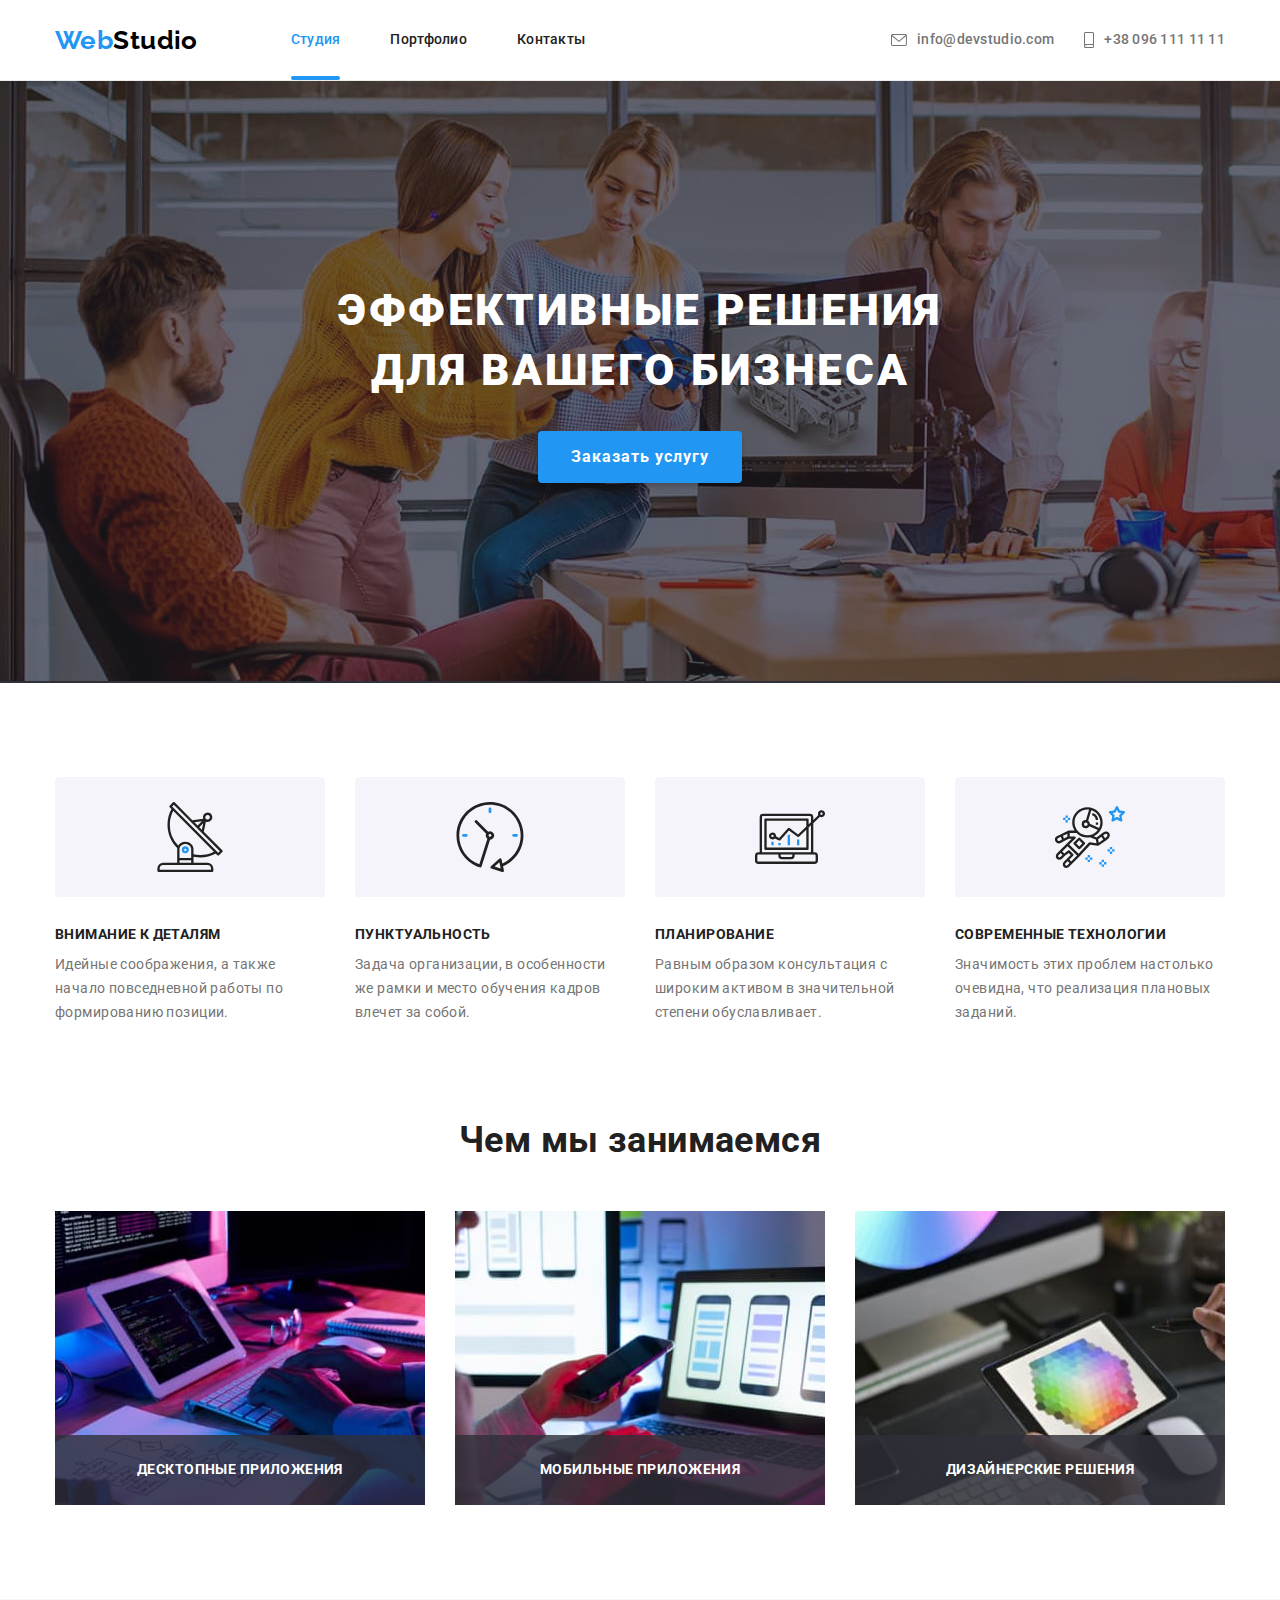
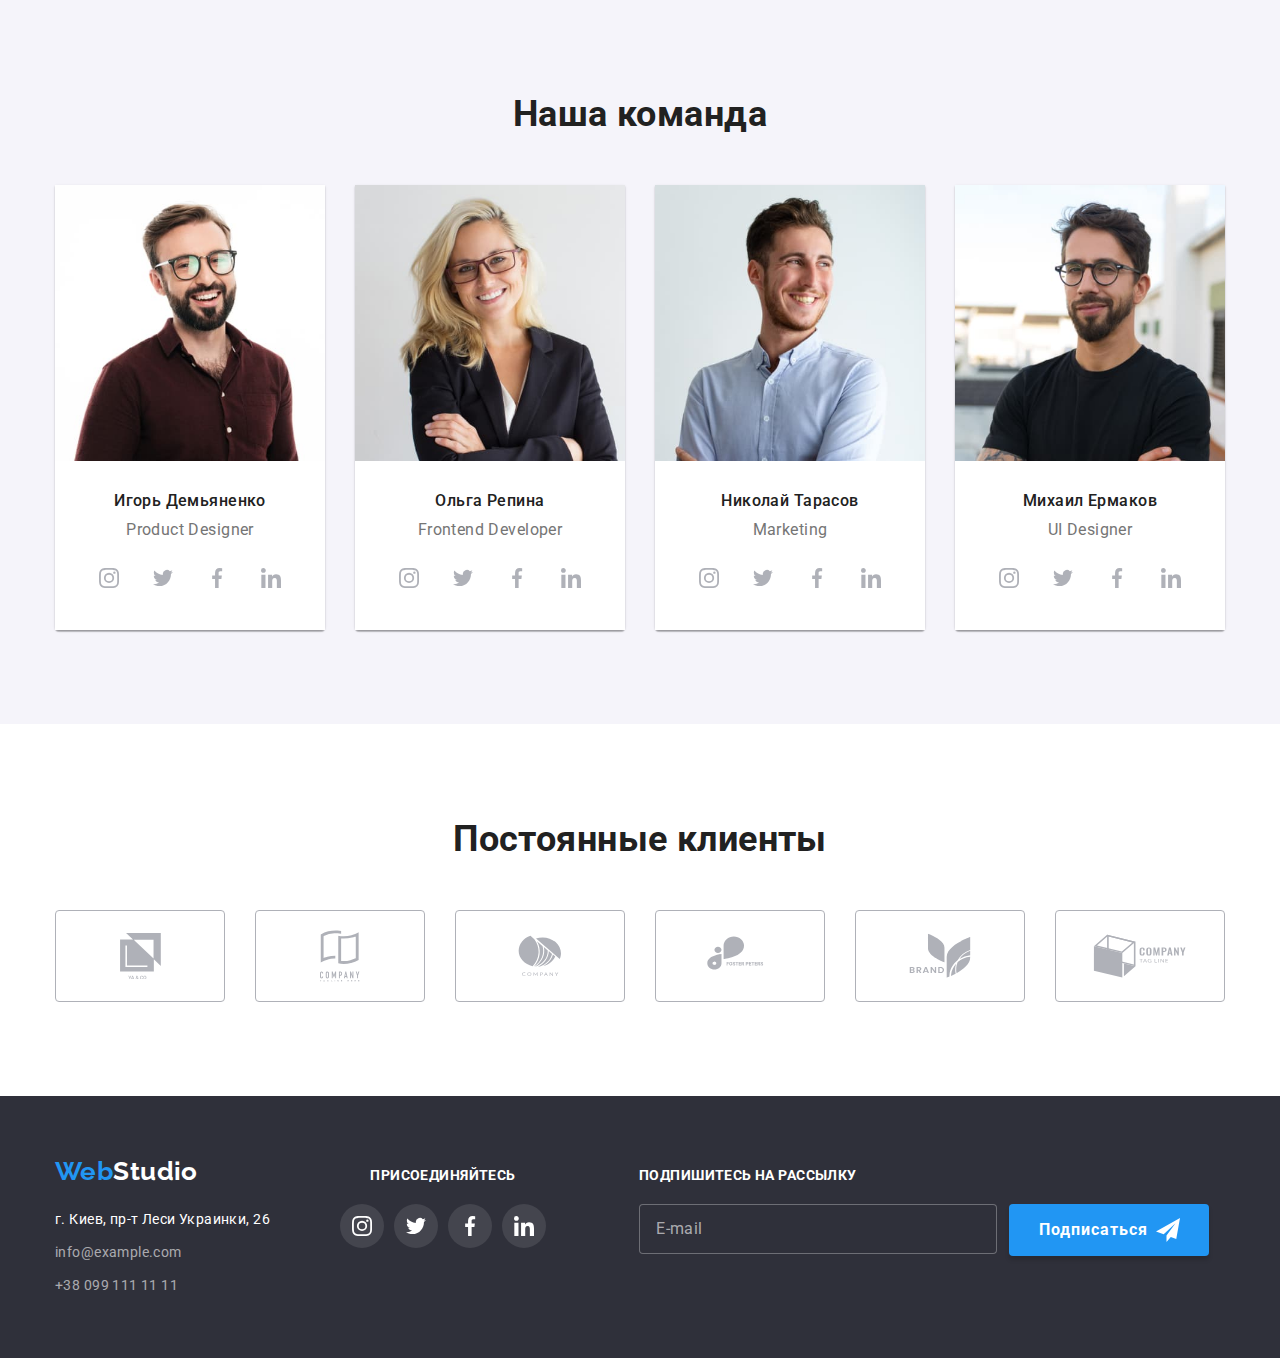
==== commit ac3da39b: "added images 1x and 2x for mobile" ====
--- a/index.html
+++ b/index.html
@@ -204,9 +204,12 @@
             <li class="team-list__item">
               <img
                 class="images"
-                src="./images/product-designer.jpg"
+                srcset="
+                  ./images/mobile/mob-product-designer.jpg    1x,
+                  ./images/mobile/mob-product-designer-2x.jpg 2x
+                "
+                src="./images/mobile/mob-product-designer.jpg"
                 alt="Фото сотрудника команды"
-                width="270"
               />
               <div class="team-list__wrapper">
                 <h3 class="team-list__title">Игорь Демьяненко</h3>
@@ -246,9 +249,12 @@
             <li class="team-list__item">
               <img
                 class="images"
-                src="./images/frontend-developer.jpg"
+                srcset="
+                  ./images/mobile/mob-frontend-developer.jpg    1x,
+                  ./images/mobile/mob-frontend-developer-2x.jpg 2x
+                "
+                src="./images/mobile/mob-frontend-developer.jpg"
                 alt="Фото сотрудника команды"
-                width="270"
               />
               <div class="team-list__wrapper">
                 <h3 class="team-list__title">Ольга Репина</h3>
@@ -288,9 +294,12 @@
             <li class="team-list__item">
               <img
                 class="images"
-                src="./images/marketing.jpg"
+                srcset="
+                  ./images/mobile/mob-marketing.jpg    1x,
+                  ./images/mobile/mob-marketing-2x.jpg 2x
+                "
+                src="./images/mobile/mob-marketing.jpg"
                 alt="Фото сотрудника команды"
-                width="270"
               />
               <div class="team-list__wrapper">
                 <h3 class="team-list__title">Николай Тарасов</h3>
@@ -330,9 +339,12 @@
             <li class="team-list__item">
               <img
                 class="images"
-                src="./images/designer.jpg"
+                srcset="
+                  ./images/mobile/mob-designer.jpg    1x,
+                  ./images/mobile/mob-designer-2x.jpg 2x
+                "
+                src="./images/mobile/mob-designer.jpg"
                 alt="Фото сотрудника команды"
-                width="270"
               />
               <div class="team-list__wrapper">
                 <h3 class="team-list__title">Михаил Ермаков</h3>
@@ -426,11 +438,11 @@
       </section>
 
       <!-- Модальное окно -->
-      <!-- <div class="backdrop is-hidden" data-modal>
+      <div class="backdrop is-hidden" data-modal>
         <div class="modal-form-container">
           <button class="modal-button-close" data-modal-close type="button">
-            <svg width="11" height="11">
-              <use href="./images/icons.svg#icon-button"></use>
+            <svg width="22" height="22">
+              <use href="./images/icons.svg#icon-close"></use>
             </svg>
           </button>
           <form class="modal-form">
@@ -497,7 +509,7 @@
                   <use href="./images/icons.svg#icon-check"></use>
                 </svg>
               </span>
-              <span
+              <span class="modal-form__checkbox-text"
                 >Соглашаюсь с рассылкой и принимаю
                 <a class="modal-form__checkbox-link" href=""
                   >Условия договора</a
@@ -509,7 +521,7 @@
             </button>
           </form>
         </div>
-      </div> -->
+      </div>
     </main>
     <footer class="footer-section">
       <div class="container footer-section__container">
--- a/css/main.min.css
+++ b/css/main.min.css
@@ -1,2 +1,2 @@
-.visually-hidden{position:absolute;width:1px;height:1px;margin:-1px;border:0;padding:0;white-space:nowrap;clip-path:inset(100%);clip:rect(0 0 0 0);overflow:hidden}.socials-list,.site-nav__list,.contact-nav,.header-socials-list,.features-list,.works-list,.team-list,.clients-list,.address-list,.button-list,.examples-list{margin:0;padding:0;list-style:none}.logo,.socials-list__link,.site-nav__link,.contact-nav__link,.header-socials-list__link,.address-list__link,.examples-list__link{text-decoration:none}.page-body{font-family:"Roboto", sans-serif;font-weight:400;font-size:14px;line-height:1.71;letter-spacing:0.03em;color:#757575;background-color:#fff}.container{width:100%;margin-right:auto;margin-left:auto;padding-left:15px;padding-right:15px}@media screen and (min-width: 480px){.container{width:480px}}@media screen and (min-width: 768px){.container{width:768px}}@media screen and (min-width: 1200px){.container{width:1200px}}.section{padding-top:60px;padding-bottom:60px}@media screen and (min-width: 1200px){.section{padding-top:94px;padding-bottom:94px}}.images{display:block;width:100%;height:auto}.logo{font-family:"Raleway", sans-serif;font-weight:700;font-size:26px;line-height:1.19;color:#000}.logo__text{color:#2196f3}.logo--text-white{color:#fff}.button{padding:10px 32px;border:1px solid transparent;border-radius:4px;min-width:200px;font-family:inherit;font-weight:700;font-size:16px;line-height:1.88;letter-spacing:0.06em;color:#fff;background-color:#2196f3;box-shadow:0px 4px 4px rgba(0,0,0,0.15);cursor:pointer}.section-title{margin-top:0;margin-bottom:30px;text-align:center;font-weight:700;font-size:28px;line-height:1.18;color:#212121}@media screen and (min-width: 1199px){.section-title{margin-bottom:50px}}@media screen and (min-width: 1199px){.section-title{font-size:36px;line-height:1.18}}.socials-list{display:flex;justify-content:center}.socials-list__item{width:44px;height:44px}.socials-list__item:not(:last-child){margin-right:10px}.socials-list__link{display:flex;justify-content:center;align-items:center;width:100%;height:100%;border-radius:50%;fill:#afb1b8;transition:background-color 250ms cubic-bezier(0.4, 0, 0.2, 1),fill 250ms cubic-bezier(0.4, 0, 0.2, 1)}.socials-list__link:hover,.socials-list__link:focus{background-color:#2196f3;fill:#fff}.socials-list__link--fill-white{fill:#fff}.socials-list__link--background-grey{background-color:rgba(255,255,255,0.1)}.backdrop{position:fixed;top:0;left:0;width:100vw;height:100vh;background-color:rgba(0,0,0,0.2);opacity:1;transform:scale(1);transition:opacity 500ms cubic-bezier(0.4, 0, 0.2, 1),transform 500ms cubic-bezier(0.4, 0, 0.2, 1)}.is-hidden{pointer-events:none;opacity:0;transform:scale(0.5)}.modal-form-container{position:absolute;top:50%;left:50%;min-height:581px;min-width:528px;padding:40px;transform:translate(-50%, -50%) scale(1);background-color:#fff;box-shadow:0px 1px 3px rgba(0,0,0,0.12),0px 1px 1px rgba(0,0,0,0.14),0px 2px 1px rgba(0,0,0,0.2);border-radius:4px;transition:transform 500ms cubic-bezier(0.4, 0, 0.2, 1)}.is-hidden .modal-form-container{transform:translate(-50%, -50%) scale(0.5)}.modal-button-close{position:absolute;top:8px;right:8px;display:flex;justify-content:center;align-items:center;width:30px;height:30px;padding:0;margin-left:auto;background-color:#fff;border:1px solid rgba(0,0,0,0.1);border-radius:50%;cursor:pointer;transition:fill 250ms cubic-bezier(0.4, 0, 0.2, 1)}.modal-button-close:hover,.modal-button-close:focus{fill:#2196f3}.modal-form__button{align-self:center;background-color:#188ce8}.modal-form{display:flex;flex-direction:column}.modal-form__title{margin-top:0;margin-bottom:12px;font-weight:700;font-size:20px;line-height:1.15;color:#212121}.modal-form__text{display:block;margin-bottom:4px;font-size:12px;line-height:1.17;letter-spacing:0.01em;color:#757575}.modal-form__input{padding:12px 42px;width:100%;height:40px;border:1px solid rgba(33,33,33,0.2);border-radius:4px;outline:none;transition:border-color 250ms cubic-bezier(0.4, 0, 0.2, 1)}.modal-form__textarea{display:block;padding:12px 16px;width:100%;height:120px;border:1px solid rgba(33,33,33,0.2);border-radius:4px;resize:none;outline:none;transition:border-color 250ms cubic-bezier(0.4, 0, 0.2, 1)}.modal-form__textarea::placeholder{font-size:12px;line-height:1.17;letter-spacing:0.01em;color:rgba(117,117,117,0.5)}.modal-form__input:focus,.modal-form__textarea:focus{border-color:#2196f3}.modal-form__icons{position:absolute;bottom:11px;left:12px}.modal-form__label-comments{margin-bottom:20px}.modal-form__label-checkbox{display:flex;align-items:center;margin-bottom:30px}.modal-form__checkbox-wrapper{display:flex;justify-content:center;align-items:center;margin-right:8px;width:16px;height:15px;border:2px solid #212121;border-radius:2px;transition:background-color 250ms cubic-bezier(0.4, 0, 0.2, 1),border 250ms cubic-bezier(0.4, 0, 0.2, 1)}.modal-form__icons-checkbox{width:100%;height:100%}.modal-form__checkbox:checked+.modal-form__checkbox-wrapper{background-color:#2196f3;border:none}.modal-form__checkbox-link{color:#2196f3}.modal-form__label{position:relative;margin-bottom:10px;transition:fill 250ms cubic-bezier(0.4, 0, 0.2, 1)}.modal-form__label:focus-within{fill:#2196f3}.page-header{border-bottom:1px solid #ececec}@media screen and (max-width: 767px){.page-header{position:relative;padding-top:10px;padding-bottom:10px}}.menu-button,.menu-button-close{display:inline-flex;margin:0;padding:0;border:none;background-color:transparent}@media screen and (min-width: 768px){.menu-button,.menu-button-close{display:none}}.menu-button{transition:fill 250ms cubic-bezier(0.4, 0, 0.2, 1)}.menu-button:hover,.menu-button:focus{fill:#2196f3}.menu-button-close{position:absolute;top:10px;right:15px;transition:fill 250ms cubic-bezier(0.4, 0, 0.2, 1)}.menu-button-close:hover,.menu-button-close:focus{fill:#2196f3}.site-nav__container{width:100%;height:100%;z-index:2;background-color:#fff}@media screen and (max-width: 767px){.site-nav__container{display:none;position:fixed;top:0;left:0}.site-nav__container.is-open{display:block}}@media screen and (max-width: 767px){.site-nav__wrapper{position:relative;display:flex;flex-direction:column;margin-right:auto;margin-left:auto;padding-top:48px;padding-bottom:48px;padding-left:40px;height:100%}}@media screen and (min-width: 480px) and (max-width: 767px){.site-nav__wrapper{width:480px}}@media screen and (min-width: 200px) and (max-width: 350px){.site-nav__wrapper{padding-left:5px;padding-right:5px}}@media screen and (min-width: 768px){.site-nav,.site-nav__wrapper,.site-nav__list{display:flex;align-items:center}}@media screen and (max-width: 767px){.site-nav{display:flex;justify-content:space-between;align-items:center}}.site-nav__link{display:block;font-weight:500;line-height:1.14;letter-spacing:0.02em}@media screen and (min-width: 768px){.site-nav__link{padding-top:32px;padding-bottom:32px}}@media screen and (max-width: 767px){.site-nav__link{font-size:40px;line-height:1.18}}.site-nav__list{margin-bottom:auto}@media screen and (min-width: 768px){.site-nav__list{margin-left:88px}}@media screen and (min-width: 1200px){.site-nav__list{margin-left:93px}}@media screen and (max-width: 767px){.site-nav__item:not(:last-child){margin-bottom:32px}}@media screen and (min-width: 768px){.site-nav__item:not(:last-child){margin-right:50px}}.site-nav__link{color:#212121;transition:color 250ms cubic-bezier(0.4, 0, 0.2, 1)}@media screen and (min-width: 768px){.site-nav__link{position:relative}}.site-nav__link:hover,.site-nav__link:focus{color:#2196f3}.site-nav__link--active{color:#2196f3}@media screen and (min-width: 768px){.site-nav__link--active::after{content:"";position:absolute;left:0;bottom:0;display:flex;width:100%;height:4px;background-color:#2196f3;border-radius:2px}}@media screen and (max-width: 767px){.contact-nav{margin-bottom:64px}}@media screen and (min-width: 768px){.contact-nav{margin-left:auto;display:flex;flex-direction:column-reverse}}@media screen and (min-width: 1200px){.contact-nav{flex-direction:row-reverse}}@media screen and (max-width: 767px){.contact-nav__item:not(:last-child){margin-bottom:32px}}@media screen and (min-width: 768px) and (max-width: 1199px){.contact-nav__item:last-child{margin-bottom:10px}}@media screen and (min-width: 1200px){.contact-nav__item:last-child{margin-right:30px}}@media screen and (max-width: 767px){.contact-nav__icons-smartphone,.contact-nav__icons-envelope{display:none}}@media screen and (min-width: 768px){.contact-nav__icons-smartphone,.contact-nav__icons-envelope{margin-right:8px}}@media screen and (min-width: 1200px){.contact-nav__icons-smartphone,.contact-nav__icons-envelope{margin-right:10px}}.contact-nav__icons-smartphone{width:10px}@media screen and (min-width: 768px){.contact-nav__icons-smartphone{height:14px}}@media screen and (min-width: 1200px){.contact-nav__icons-smartphone{height:16px}}@media screen and (min-width: 768px){.contact-nav__icons-envelope{width:14px;height:10px}}@media screen and (min-width: 1200px){.contact-nav__icons-envelope{width:16px;height:12px}}.contact-nav__link{font-weight:500;letter-spacing:0.02em;font-size:34px;line-height:1.18;color:#757575;fill:#757575;transition:color 250ms cubic-bezier(0.4, 0, 0.2, 1),fill 250ms cubic-bezier(0.4, 0, 0.2, 1)}@media screen and (min-width: 768px){.contact-nav__link{display:flex;align-items:center;font-size:12px;line-height:1.17}}@media screen and (min-width: 1200px){.contact-nav__link{padding-top:32px;padding-bottom:32px;font-size:14px;line-height:1.14}}@media screen and (max-width: 767px){.contact-nav__link--font-size{font-size:28px;line-height:1.17}}.contact-nav__link:hover,.contact-nav__link:focus{color:#2196f3;fill:#2196f3}.header-socials-list{display:flex;justify-content:center}@media screen and (min-width: 768px){.header-socials-list{display:none}}.header-socials-list__link{padding-right:2px;font-weight:500;letter-spacing:0.02em;font-size:18px;line-height:1.22;color:#2196f3}@media screen and (min-width: 400px){.header-socials-list__link{padding-right:10px}}.header-socials-list__item:not(:last-child){margin-right:2px;border-right:1px solid rgba(33,33,33,0.2)}@media screen and (min-width: 400px){.header-socials-list__item:not(:last-child){margin-right:10px}}.hero{width:100%;padding-top:118px;padding-bottom:118px;margin-right:auto;margin-left:auto;text-align:center;background-color:#2f303a}@media screen and (min-width: 1200px){.hero{max-width:1600px;padding-top:200px;padding-bottom:200px}}.hero__title{margin-top:0;margin-bottom:30px;font-size:26px;line-height:1.62;font-weight:900;letter-spacing:0.06em;text-transform:uppercase;color:#fff}@media screen and (min-width: 1200px){.hero__title{font-size:44px;line-height:1.36}}@media screen and (max-width: 767px){.features-list{margin-bottom:-30px}}@media screen and (min-width: 768px){.features-list{display:grid;grid-template-columns:repeat(2, 1fr);gap:30px}}@media screen and (min-width: 1200px){.features-list{grid-template-columns:repeat(4, 1fr)}}@media screen and (max-width: 767px){.features-list__item{margin-bottom:30px}}.features-list__wrapper{display:flex;height:120px;margin-bottom:30px;justify-content:center;align-items:center;background:#f5f4fa;border-radius:4px}.features-list__title{margin-top:0;margin-bottom:10px;font-weight:700;font-size:14px;line-height:1.14;text-transform:uppercase;color:#212121}@media screen and (max-width: 767px){.features-list__title{text-align:center}}.features-list__text{margin:0}.our-works{padding-bottom:94px}@media screen and (max-width: 1199px){.our-works{display:none}}.works-list{display:grid;grid-template-columns:repeat(3, 1fr);gap:30px}.works-list__item{position:relative}.works-list__text{position:absolute;left:0;bottom:0;width:100%;margin:0;padding-top:27px;padding-bottom:27px;font-weight:700;line-height:1.14;text-align:center;text-transform:uppercase;background-color:rgba(47,48,58,0.8);color:#fff}.our-team{background-color:#f5f4fa}@media screen and (max-width: 767px){.team-list{margin-bottom:-30px}}@media screen and (min-width: 768px){.team-list{display:grid;grid-template-columns:repeat(2, 1fr);gap:30px}}@media screen and (min-width: 1200px){.team-list{grid-template-columns:repeat(4, 1fr)}}.team-list__item{text-align:center;box-shadow:0px 1px 3px rgba(0,0,0,0.12),0px 1px 1px rgba(0,0,0,0.14),0px 2px 1px rgba(0,0,0,0.2);border-radius:0px 0px 4px 4px}@media screen and (max-width: 767px){.team-list__item{margin-bottom:30px}}.team-list__title{margin-bottom:10px;font-weight:500;color:#212121}.team-list__title,.team-list__text{margin-top:0;font-size:16px;line-height:1.19}.team-list__text{margin-bottom:16px}.team-list__wrapper{padding-top:30px;padding-bottom:24px;background-color:#fff}@media screen and (min-width: 1200px){.team-list__wrapper{padding-bottom:30px}}.clients-list{display:grid;grid-template-columns:repeat(2, 1fr);gap:30px}@media screen and (min-width: 768px){.clients-list{grid-template-columns:repeat(3, 1fr)}}@media screen and (min-width: 1200px){.clients-list{grid-template-columns:repeat(6, 1fr)}}.clients-list__item{height:92px}.clients-list__link{display:flex;justify-content:center;align-items:center;width:100%;height:100%;border:1px solid #afb1b8;border-radius:4px;fill:#afb1b8;transition:fill 250ms cubic-bezier(0.4, 0, 0.2, 1),border-color 250ms cubic-bezier(0.4, 0, 0.2, 1)}.clients-list__link:hover,.clients-list__link:focus{fill:#2196f3;border-color:#2196f3}.footer-section{padding-top:60px;padding-bottom:60px;background-color:#2f303a}@media screen and (min-width: 768px) and (max-width: 1199px){.footer-section__container{display:flex;flex-wrap:wrap;align-items:baseline;justify-content:center}}@media screen and (min-width: 1200px){.footer-section__container{display:flex;align-items:baseline}}@media screen and (max-width: 1199px){.address-container{margin-bottom:60px;text-align:center}}@media screen and (min-width: 768px){.address-container{margin-right:165px}}@media screen and (min-width: 1200px){.address-container{margin-right:70px}}.address{margin-top:20px;font-style:normal}.address__text{margin-top:0;margin-bottom:9px;color:#fff}.address-list__item:not(:last-child){margin-bottom:9px}.address-list__link{color:rgba(255,255,255,0.6);transition:color 250ms cubic-bezier(0.4, 0, 0.2, 1)}.address-list__link:hover,.address-list__link:focus{color:#2196f3}@media screen and (max-width: 767px){.footer-socials-container{margin-bottom:60px}}@media screen and (max-width: 1999px){.footer-socials-container{text-align:center}}@media screen and (min-width: 1200px){.footer-socials-container{margin-right:93px}}.footer-socials-container__text,.footer-form__text{margin-top:0;margin-bottom:20px;font-weight:700;line-height:1.14;text-transform:uppercase;color:#fff}@media screen and (max-width: 1199px){.footer-form{text-align:center}}@media screen and (min-width: 1200px){.footer-form__wrapper{display:flex}}@media screen and (min-width: 1200px){.footer-form__label{margin-right:12px}}.footer-form__input{padding-left:16px;padding-top:15px;padding-bottom:15px;height:50px;background-color:#2f303a;border:1px solid rgba(255,255,255,0.3);border-radius:4px;outline:none}@media screen and (max-width: 1199px){.footer-form__input{margin-bottom:20px}}@media screen and (max-width: 479px){.footer-form__input{width:100%}}@media screen and (min-width: 480px) and (max-width: 1999px){.footer-form__input{width:450px}}@media screen and (min-width: 1200px){.footer-form__input{width:358px}}.footer-form__input::placeholder,.footer-form__input{font-size:16px;line-height:1.25;letter-spacing:0.03em;color:rgba(255,255,255,0.6)}.footer-form__button{display:flex;justify-content:space-between;align-items:center;padding-left:29px;padding-right:28px}@media screen and (max-width: 1199px){.footer-form__button{margin:auto}}.button-list{display:flex;flex-wrap:wrap;margin-bottom:40px}@media screen and (min-width: 768px){.button-list{margin-bottom:14px;justify-content:center}}@media screen and (min-width: 1200px){.button-list{margin-bottom:50px}}@media screen and (max-width: 405px){.button-list__item:nth-child(-n+3){margin-right:8px}}@media screen and (min-width: 406px){.button-list__item:not(:last-child){margin-right:8px}}@media screen and (max-width: 767px){.button-list__item:nth-child(-n+3){margin-bottom:15px}}.portfolio-button{padding:6px 22px;border-radius:4px;border:1px solid transparent;font-family:inherit;font-weight:500;font-size:16px;line-height:1.6;letter-spacing:0.03em;color:#212121;background-color:#f5f4fa;cursor:pointer;transition:background-color 250ms cubic-bezier(0.4, 0, 0.2, 1),color 250ms cubic-bezier(0.4, 0, 0.2, 1),box-shadow 250ms cubic-bezier(0.4, 0, 0.2, 1)}.portfolio-button--active{color:#fff;background-color:#2196f3;box-shadow:0px 3px 1px rgba(0,0,0,0.1),0px 1px 2px rgba(0,0,0,0.08),0px 2px 2px rgba(0,0,0,0.12)}.portfolio-button:hover,.portfolio-button:focus{color:#fff;background-color:#2196f3;box-shadow:0px 3px 1px rgba(0,0,0,0.1),0px 1px 2px rgba(0,0,0,0.08),0px 2px 2px rgba(0,0,0,0.12)}@media screen and (min-width: 768px){.examples-list{display:grid;grid-template-columns:repeat(2, 1fr);gap:30px}}@media screen and (min-width: 1200px){.examples-list{grid-template-columns:repeat(3, 1fr)}}@media screen and (max-width: 767px){.examples-list__item:not(:last-child){margin-bottom:30px}}.examples-list__link{display:flex;flex-direction:column;height:100%;transition:box-shadow 250ms cubic-bezier(0.4, 0, 0.2, 1)}.examples-list__link:hover,.examples-list__link:focus{box-shadow:0px 1px 1px rgba(0,0,0,0.12),0px 4px 4px rgba(0,0,0,0.06),1px 4px 6px rgba(0,0,0,0.16)}.examples-list__link:hover .examples-list__description{transform:translateY(0)}.examples-list__thumb{position:relative;overflow:hidden}.examples-list__description{position:absolute;left:0;top:0;width:100%;height:100%;margin:0;font-size:18px;line-height:1.56;background-color:rgba(33,150,243,0.9);color:#fff;transform:translateY(101%);transition:transform 250ms cubic-bezier(0.4, 0, 0.2, 1)}@media screen and (max-width: 767px){.examples-list__description{padding:77px 24px}}@media screen and (min-width: 768px) and (max-width: 1199px){.examples-list__description{padding:49px 24px}}@media screen and (min-width: 1200px){.examples-list__description{padding:63px 24px}}.examples-list__wrapper{flex-grow:1;padding:20px 24px;background-color:#fff;border:1px solid #eee}.examples-list__title{margin-top:0;margin-bottom:4px;font-weight:700;font-size:18px;line-height:2;letter-spacing:0.06em;color:#212121}.examples-list__text{margin-top:0;margin-bottom:0;font-size:16px;line-height:1.88;color:#757575}
+.visually-hidden{position:absolute;width:1px;height:1px;margin:-1px;border:0;padding:0;white-space:nowrap;clip-path:inset(100%);clip:rect(0 0 0 0);overflow:hidden}.socials-list,.site-nav__list,.contact-nav,.header-socials-list,.features-list,.works-list,.team-list,.clients-list,.address-list,.button-list,.examples-list{margin:0;padding:0;list-style:none}.logo,.socials-list__link,.site-nav__link,.contact-nav__link,.header-socials-list__link,.address-list__link,.examples-list__link{text-decoration:none}.page-body{font-family:"Roboto", sans-serif;font-weight:400;font-size:14px;line-height:1.71;letter-spacing:0.03em;color:#757575;background-color:#fff}.container{width:100%;margin-right:auto;margin-left:auto;padding-left:15px;padding-right:15px}@media screen and (min-width: 480px){.container{width:480px}}@media screen and (min-width: 768px){.container{width:768px}}@media screen and (min-width: 1200px){.container{width:1200px}}.section{padding-top:60px;padding-bottom:60px}@media screen and (min-width: 1200px){.section{padding-top:94px;padding-bottom:94px}}.images{display:block;width:100%;height:auto}.logo{font-family:"Raleway", sans-serif;font-weight:700;font-size:26px;line-height:1.19;color:#000}.logo__text{color:#2196f3}.logo--text-white{color:#fff}.button{padding:10px 32px;border:1px solid transparent;border-radius:4px;min-width:200px;font-family:inherit;font-weight:700;font-size:16px;line-height:1.88;letter-spacing:0.06em;color:#fff;background-color:#2196f3;box-shadow:0px 4px 4px rgba(0,0,0,0.15);cursor:pointer}.section-title{margin-top:0;margin-bottom:30px;text-align:center;font-weight:700;font-size:28px;line-height:1.18;color:#212121}@media screen and (min-width: 1199px){.section-title{margin-bottom:50px}}@media screen and (min-width: 1199px){.section-title{font-size:36px;line-height:1.18}}.socials-list{display:flex;justify-content:center}.socials-list__item{width:44px;height:44px}.socials-list__item:not(:last-child){margin-right:10px}.socials-list__link{display:flex;justify-content:center;align-items:center;width:100%;height:100%;border-radius:50%;fill:#afb1b8;transition:background-color 250ms cubic-bezier(0.4, 0, 0.2, 1),fill 250ms cubic-bezier(0.4, 0, 0.2, 1)}.socials-list__link:hover,.socials-list__link:focus{background-color:#2196f3;fill:#fff}.socials-list__link--fill-white{fill:#fff}.socials-list__link--background-grey{background-color:rgba(255,255,255,0.1)}.backdrop{position:fixed;top:0;left:0;z-index:3;width:100vw;height:100vh;background-color:rgba(0,0,0,0.2);opacity:1;transform:scale(1);transition:opacity 500ms cubic-bezier(0.4, 0, 0.2, 1),transform 500ms cubic-bezier(0.4, 0, 0.2, 1)}.is-hidden{pointer-events:none;opacity:0;transform:scale(0.5)}.modal-form-container{position:absolute;top:50%;left:50%;padding:40px;transform:translate(-50%, -50%) scale(1);background-color:#fff;box-shadow:0px 1px 3px rgba(0,0,0,0.12),0px 1px 1px rgba(0,0,0,0.14),0px 2px 1px rgba(0,0,0,0.2);border-radius:4px;transition:transform 500ms cubic-bezier(0.4, 0, 0.2, 1)}@media screen and (max-width: 449px){.modal-form-container{width:100vw}}@media screen and (min-width: 450px) and (max-width: 1199px){.modal-form-container{min-height:609px;min-width:450px}}@media screen and (min-width: 1200px){.modal-form-container{min-width:528px;min-height:581px}}.is-hidden .modal-form-container{transform:translate(-50%, -50%) scale(0.5)}.modal-button-close{position:absolute;top:8px;right:8px;display:flex;justify-content:center;align-items:center;width:30px;height:30px;padding:0;margin-left:auto;background-color:#fff;border:1px solid rgba(0,0,0,0.1);border-radius:50%;cursor:pointer;transition:fill 250ms cubic-bezier(0.4, 0, 0.2, 1)}.modal-button-close:hover,.modal-button-close:focus{fill:#2196f3}.modal-form__button{align-self:center;background-color:#188ce8}.modal-form{display:flex;flex-direction:column}.modal-form__title{margin-top:0;margin-bottom:12px;font-weight:700;color:#212121}@media screen and (max-width: 1199px){.modal-form__title{font-size:20px;line-height:1.5;text-align:center}}@media screen and (min-width: 1200px){.modal-form__title{font-size:20px;line-height:1.15}}.modal-form__text{display:block;margin-bottom:4px;font-size:12px;line-height:1.17;letter-spacing:0.01em;color:#757575}.modal-form__input{padding:12px 42px;width:100%;height:40px;border:1px solid rgba(33,33,33,0.2);border-radius:4px;outline:none;transition:border-color 250ms cubic-bezier(0.4, 0, 0.2, 1)}.modal-form__textarea{display:block;padding:12px 16px;width:100%;height:120px;border:1px solid rgba(33,33,33,0.2);border-radius:4px;resize:none;outline:none;transition:border-color 250ms cubic-bezier(0.4, 0, 0.2, 1)}.modal-form__textarea::placeholder{font-size:12px;line-height:1.17;letter-spacing:0.01em;color:rgba(117,117,117,0.5)}.modal-form__input:focus,.modal-form__textarea:focus{border-color:#2196f3}.modal-form__icons{position:absolute;bottom:11px;left:12px}.modal-form__label-textarea{margin-bottom:20px}.modal-form__label-checkbox{display:flex;align-items:center;margin-bottom:30px}.modal-form__checkbox-wrapper{display:flex;justify-content:center;align-items:center;margin-right:8px;width:16px;height:15px;border:2px solid #212121;border-radius:2px;transition:background-color 250ms cubic-bezier(0.4, 0, 0.2, 1),border 250ms cubic-bezier(0.4, 0, 0.2, 1)}.modal-form__icons-checkbox{width:100%;height:100%}.modal-form__checkbox:checked+.modal-form__checkbox-wrapper{background-color:#2196f3;border:none}.modal-form__checkbox-link{color:#2196f3}@media screen and (max-width: 1199px){.modal-form__checkbox-text{font-size:12px;line-height:1.17}}.modal-form__label{position:relative;margin-bottom:10px;transition:fill 250ms cubic-bezier(0.4, 0, 0.2, 1)}.modal-form__label:focus-within{fill:#2196f3}.page-header{border-bottom:1px solid #ececec}@media screen and (max-width: 767px){.page-header{position:relative;padding-top:10px;padding-bottom:10px}}.menu-button,.menu-button-close{display:inline-flex;margin:0;padding:0;border:none;background-color:transparent}@media screen and (min-width: 768px){.menu-button,.menu-button-close{display:none}}.menu-button{transition:fill 250ms cubic-bezier(0.4, 0, 0.2, 1)}.menu-button:hover,.menu-button:focus{fill:#2196f3}.menu-button-close{position:absolute;top:10px;right:15px;transition:fill 250ms cubic-bezier(0.4, 0, 0.2, 1)}.menu-button-close:hover,.menu-button-close:focus{fill:#2196f3}.site-nav__container{width:100%;height:100%;z-index:2;background-color:#fff}@media screen and (max-width: 767px){.site-nav__container{display:none;position:fixed;top:0;left:0}.site-nav__container.is-open{display:block}}@media screen and (max-width: 767px){.site-nav__wrapper{position:relative;display:flex;flex-direction:column;margin-right:auto;margin-left:auto;padding-top:48px;padding-bottom:48px;padding-left:40px;height:100%}}@media screen and (min-width: 480px) and (max-width: 767px){.site-nav__wrapper{width:480px}}@media screen and (min-width: 200px) and (max-width: 350px){.site-nav__wrapper{padding-left:5px;padding-right:5px}}@media screen and (min-width: 768px){.site-nav,.site-nav__wrapper,.site-nav__list{display:flex;align-items:center}}@media screen and (max-width: 767px){.site-nav{display:flex;justify-content:space-between;align-items:center}}.site-nav__link{display:block;font-weight:500;line-height:1.14;letter-spacing:0.02em}@media screen and (min-width: 768px){.site-nav__link{padding-top:32px;padding-bottom:32px}}@media screen and (max-width: 767px){.site-nav__link{font-size:40px;line-height:1.18}}.site-nav__list{margin-bottom:auto}@media screen and (min-width: 768px){.site-nav__list{margin-left:88px}}@media screen and (min-width: 1200px){.site-nav__list{margin-left:93px}}@media screen and (max-width: 767px){.site-nav__item:not(:last-child){margin-bottom:32px}}@media screen and (min-width: 768px){.site-nav__item:not(:last-child){margin-right:50px}}.site-nav__link{color:#212121;transition:color 250ms cubic-bezier(0.4, 0, 0.2, 1)}@media screen and (min-width: 768px){.site-nav__link{position:relative}}.site-nav__link:hover,.site-nav__link:focus{color:#2196f3}.site-nav__link--active{color:#2196f3}@media screen and (min-width: 768px){.site-nav__link--active::after{content:"";position:absolute;left:0;bottom:0;display:flex;width:100%;height:4px;background-color:#2196f3;border-radius:2px}}@media screen and (max-width: 767px){.contact-nav{margin-bottom:64px}}@media screen and (min-width: 768px){.contact-nav{margin-left:auto;display:flex;flex-direction:column-reverse}}@media screen and (min-width: 1200px){.contact-nav{flex-direction:row-reverse}}@media screen and (max-width: 767px){.contact-nav__item:not(:last-child){margin-bottom:32px}}@media screen and (min-width: 768px) and (max-width: 1199px){.contact-nav__item:last-child{margin-bottom:10px}}@media screen and (min-width: 1200px){.contact-nav__item:last-child{margin-right:30px}}@media screen and (max-width: 767px){.contact-nav__icons-smartphone,.contact-nav__icons-envelope{display:none}}@media screen and (min-width: 768px){.contact-nav__icons-smartphone,.contact-nav__icons-envelope{margin-right:8px}}@media screen and (min-width: 1200px){.contact-nav__icons-smartphone,.contact-nav__icons-envelope{margin-right:10px}}.contact-nav__icons-smartphone{width:10px}@media screen and (min-width: 768px){.contact-nav__icons-smartphone{height:14px}}@media screen and (min-width: 1200px){.contact-nav__icons-smartphone{height:16px}}@media screen and (min-width: 768px){.contact-nav__icons-envelope{width:14px;height:10px}}@media screen and (min-width: 1200px){.contact-nav__icons-envelope{width:16px;height:12px}}.contact-nav__link{font-weight:500;letter-spacing:0.02em;font-size:34px;line-height:1.18;color:#757575;fill:#757575;transition:color 250ms cubic-bezier(0.4, 0, 0.2, 1),fill 250ms cubic-bezier(0.4, 0, 0.2, 1)}@media screen and (min-width: 768px){.contact-nav__link{display:flex;align-items:center;font-size:12px;line-height:1.17}}@media screen and (min-width: 1200px){.contact-nav__link{padding-top:32px;padding-bottom:32px;font-size:14px;line-height:1.14}}@media screen and (max-width: 767px){.contact-nav__link--font-size{font-size:28px;line-height:1.17}}.contact-nav__link:hover,.contact-nav__link:focus{color:#2196f3;fill:#2196f3}.header-socials-list{display:flex;justify-content:center}@media screen and (min-width: 768px){.header-socials-list{display:none}}.header-socials-list__link{padding-right:2px;font-weight:500;letter-spacing:0.02em;font-size:18px;line-height:1.22;color:#2196f3}@media screen and (min-width: 400px){.header-socials-list__link{padding-right:10px}}.header-socials-list__item:not(:last-child){margin-right:2px;border-right:1px solid rgba(33,33,33,0.2)}@media screen and (min-width: 400px){.header-socials-list__item:not(:last-child){margin-right:10px}}.hero{width:100%;padding-top:118px;padding-bottom:118px;margin-right:auto;margin-left:auto;text-align:center;background-repeat:no-repeat;background-color:#2f303a}@media screen and (min-width: 1200px){.hero{max-width:1600px;padding-top:200px;padding-bottom:200px;background-image:linear-gradient(rgba(47,48,58,0.4), rgba(47,48,58,0.4)),url(/images/desktop/hero.jpg)}}.hero__title{margin-top:0;margin-bottom:30px;font-size:26px;line-height:1.62;font-weight:900;letter-spacing:0.06em;text-transform:uppercase;color:#fff}@media screen and (min-width: 1200px){.hero__title{font-size:44px;line-height:1.36}}@media screen and (max-width: 767px){.features-list{margin-bottom:-30px}}@media screen and (min-width: 768px){.features-list{display:grid;grid-template-columns:repeat(2, 1fr);gap:30px}}@media screen and (min-width: 1200px){.features-list{grid-template-columns:repeat(4, 1fr)}}@media screen and (max-width: 767px){.features-list__item{margin-bottom:30px}}.features-list__wrapper{display:flex;height:120px;margin-bottom:30px;justify-content:center;align-items:center;background:#f5f4fa;border-radius:4px}.features-list__title{margin-top:0;margin-bottom:10px;font-weight:700;font-size:14px;line-height:1.14;text-transform:uppercase;color:#212121}@media screen and (max-width: 767px){.features-list__title{text-align:center}}.features-list__text{margin:0}.our-works{padding-bottom:94px}@media screen and (max-width: 1199px){.our-works{display:none}}.works-list{display:grid;grid-template-columns:repeat(3, 1fr);gap:30px}.works-list__item{position:relative}.works-list__text{position:absolute;left:0;bottom:0;width:100%;margin:0;padding-top:27px;padding-bottom:27px;font-weight:700;line-height:1.14;text-align:center;text-transform:uppercase;background-color:rgba(47,48,58,0.8);color:#fff}.our-team{background-color:#f5f4fa}@media screen and (max-width: 767px){.team-list{margin-bottom:-30px}}@media screen and (min-width: 768px){.team-list{display:grid;grid-template-columns:repeat(2, 1fr);gap:30px}}@media screen and (min-width: 1200px){.team-list{grid-template-columns:repeat(4, 1fr)}}.team-list__item{text-align:center;box-shadow:0px 1px 3px rgba(0,0,0,0.12),0px 1px 1px rgba(0,0,0,0.14),0px 2px 1px rgba(0,0,0,0.2);border-radius:0px 0px 4px 4px}@media screen and (max-width: 767px){.team-list__item{margin-bottom:30px}}.team-list__title{margin-bottom:10px;font-weight:500;color:#212121}.team-list__title,.team-list__text{margin-top:0;font-size:16px;line-height:1.19}.team-list__text{margin-bottom:16px}.team-list__wrapper{padding-top:30px;padding-bottom:24px;background-color:#fff}@media screen and (min-width: 1200px){.team-list__wrapper{padding-bottom:30px}}.clients-list{display:grid;grid-template-columns:repeat(2, 1fr);gap:30px}@media screen and (min-width: 768px){.clients-list{grid-template-columns:repeat(3, 1fr)}}@media screen and (min-width: 1200px){.clients-list{grid-template-columns:repeat(6, 1fr)}}.clients-list__item{height:92px}.clients-list__link{display:flex;justify-content:center;align-items:center;width:100%;height:100%;border:1px solid #afb1b8;border-radius:4px;fill:#afb1b8;transition:fill 250ms cubic-bezier(0.4, 0, 0.2, 1),border-color 250ms cubic-bezier(0.4, 0, 0.2, 1)}.clients-list__link:hover,.clients-list__link:focus{fill:#2196f3;border-color:#2196f3}.footer-section{padding-top:60px;padding-bottom:60px;background-color:#2f303a}@media screen and (min-width: 768px) and (max-width: 1199px){.footer-section__container{display:flex;flex-wrap:wrap;align-items:baseline;justify-content:center}}@media screen and (min-width: 1200px){.footer-section__container{display:flex;align-items:baseline}}@media screen and (max-width: 1199px){.address-container{margin-bottom:60px;text-align:center}}@media screen and (min-width: 768px){.address-container{margin-right:165px}}@media screen and (min-width: 1200px){.address-container{margin-right:70px}}.address{margin-top:20px;font-style:normal}.address__text{margin-top:0;margin-bottom:9px;color:#fff}.address-list__item:not(:last-child){margin-bottom:9px}.address-list__link{color:rgba(255,255,255,0.6);transition:color 250ms cubic-bezier(0.4, 0, 0.2, 1)}.address-list__link:hover,.address-list__link:focus{color:#2196f3}@media screen and (max-width: 767px){.footer-socials-container{margin-bottom:60px}}@media screen and (max-width: 1999px){.footer-socials-container{text-align:center}}@media screen and (min-width: 1200px){.footer-socials-container{margin-right:93px}}.footer-socials-container__text,.footer-form__text{margin-top:0;margin-bottom:20px;font-weight:700;line-height:1.14;text-transform:uppercase;color:#fff}@media screen and (max-width: 1199px){.footer-form{text-align:center}}@media screen and (min-width: 1200px){.footer-form__wrapper{display:flex}}@media screen and (min-width: 1200px){.footer-form__label{margin-right:12px}}.footer-form__input{padding-left:16px;padding-top:15px;padding-bottom:15px;height:50px;background-color:#2f303a;border:1px solid rgba(255,255,255,0.3);border-radius:4px;outline:none}@media screen and (max-width: 1199px){.footer-form__input{margin-bottom:20px}}@media screen and (max-width: 479px){.footer-form__input{width:100%}}@media screen and (min-width: 480px) and (max-width: 1999px){.footer-form__input{width:450px}}@media screen and (min-width: 1200px){.footer-form__input{width:358px}}.footer-form__input::placeholder,.footer-form__input{font-size:16px;line-height:1.25;letter-spacing:0.03em;color:rgba(255,255,255,0.6)}.footer-form__button{display:flex;justify-content:space-between;align-items:center;padding-left:29px;padding-right:28px}@media screen and (max-width: 1199px){.footer-form__button{margin:auto}}.button-list{display:flex;flex-wrap:wrap;margin-bottom:40px}@media screen and (min-width: 768px){.button-list{margin-bottom:14px;justify-content:center}}@media screen and (min-width: 1200px){.button-list{margin-bottom:50px}}@media screen and (max-width: 405px){.button-list__item:nth-child(-n+3){margin-right:8px}}@media screen and (min-width: 406px){.button-list__item:not(:last-child){margin-right:8px}}@media screen and (max-width: 767px){.button-list__item:nth-child(-n+3){margin-bottom:15px}}.portfolio-button{padding:6px 22px;border-radius:4px;border:1px solid transparent;font-family:inherit;font-weight:500;font-size:16px;line-height:1.6;letter-spacing:0.03em;color:#212121;background-color:#f5f4fa;cursor:pointer;transition:background-color 250ms cubic-bezier(0.4, 0, 0.2, 1),color 250ms cubic-bezier(0.4, 0, 0.2, 1),box-shadow 250ms cubic-bezier(0.4, 0, 0.2, 1)}.portfolio-button--active{color:#fff;background-color:#2196f3;box-shadow:0px 3px 1px rgba(0,0,0,0.1),0px 1px 2px rgba(0,0,0,0.08),0px 2px 2px rgba(0,0,0,0.12)}.portfolio-button:hover,.portfolio-button:focus{color:#fff;background-color:#2196f3;box-shadow:0px 3px 1px rgba(0,0,0,0.1),0px 1px 2px rgba(0,0,0,0.08),0px 2px 2px rgba(0,0,0,0.12)}@media screen and (min-width: 768px){.examples-list{display:grid;grid-template-columns:repeat(2, 1fr);gap:30px}}@media screen and (min-width: 1200px){.examples-list{grid-template-columns:repeat(3, 1fr)}}@media screen and (max-width: 767px){.examples-list__item:not(:last-child){margin-bottom:30px}}.examples-list__link{display:flex;flex-direction:column;height:100%;transition:box-shadow 250ms cubic-bezier(0.4, 0, 0.2, 1)}.examples-list__link:hover,.examples-list__link:focus{box-shadow:0px 1px 1px rgba(0,0,0,0.12),0px 4px 4px rgba(0,0,0,0.06),1px 4px 6px rgba(0,0,0,0.16)}.examples-list__link:hover .examples-list__description{transform:translateY(0)}.examples-list__thumb{position:relative;overflow:hidden}.examples-list__description{position:absolute;left:0;top:0;width:100%;height:100%;margin:0;font-size:18px;line-height:1.56;background-color:rgba(33,150,243,0.9);color:#fff;transform:translateY(101%);transition:transform 250ms cubic-bezier(0.4, 0, 0.2, 1)}@media screen and (max-width: 767px){.examples-list__description{padding:77px 24px}}@media screen and (min-width: 768px) and (max-width: 1199px){.examples-list__description{padding:49px 24px}}@media screen and (min-width: 1200px){.examples-list__description{padding:63px 24px}}.examples-list__wrapper{flex-grow:1;padding:20px 24px;background-color:#fff;border:1px solid #eee}.examples-list__title{margin-top:0;margin-bottom:4px;font-weight:700;font-size:18px;line-height:2;letter-spacing:0.06em;color:#212121}.examples-list__text{margin-top:0;margin-bottom:0;font-size:16px;line-height:1.88;color:#757575}
 /*# sourceMappingURL=main.min.css.map */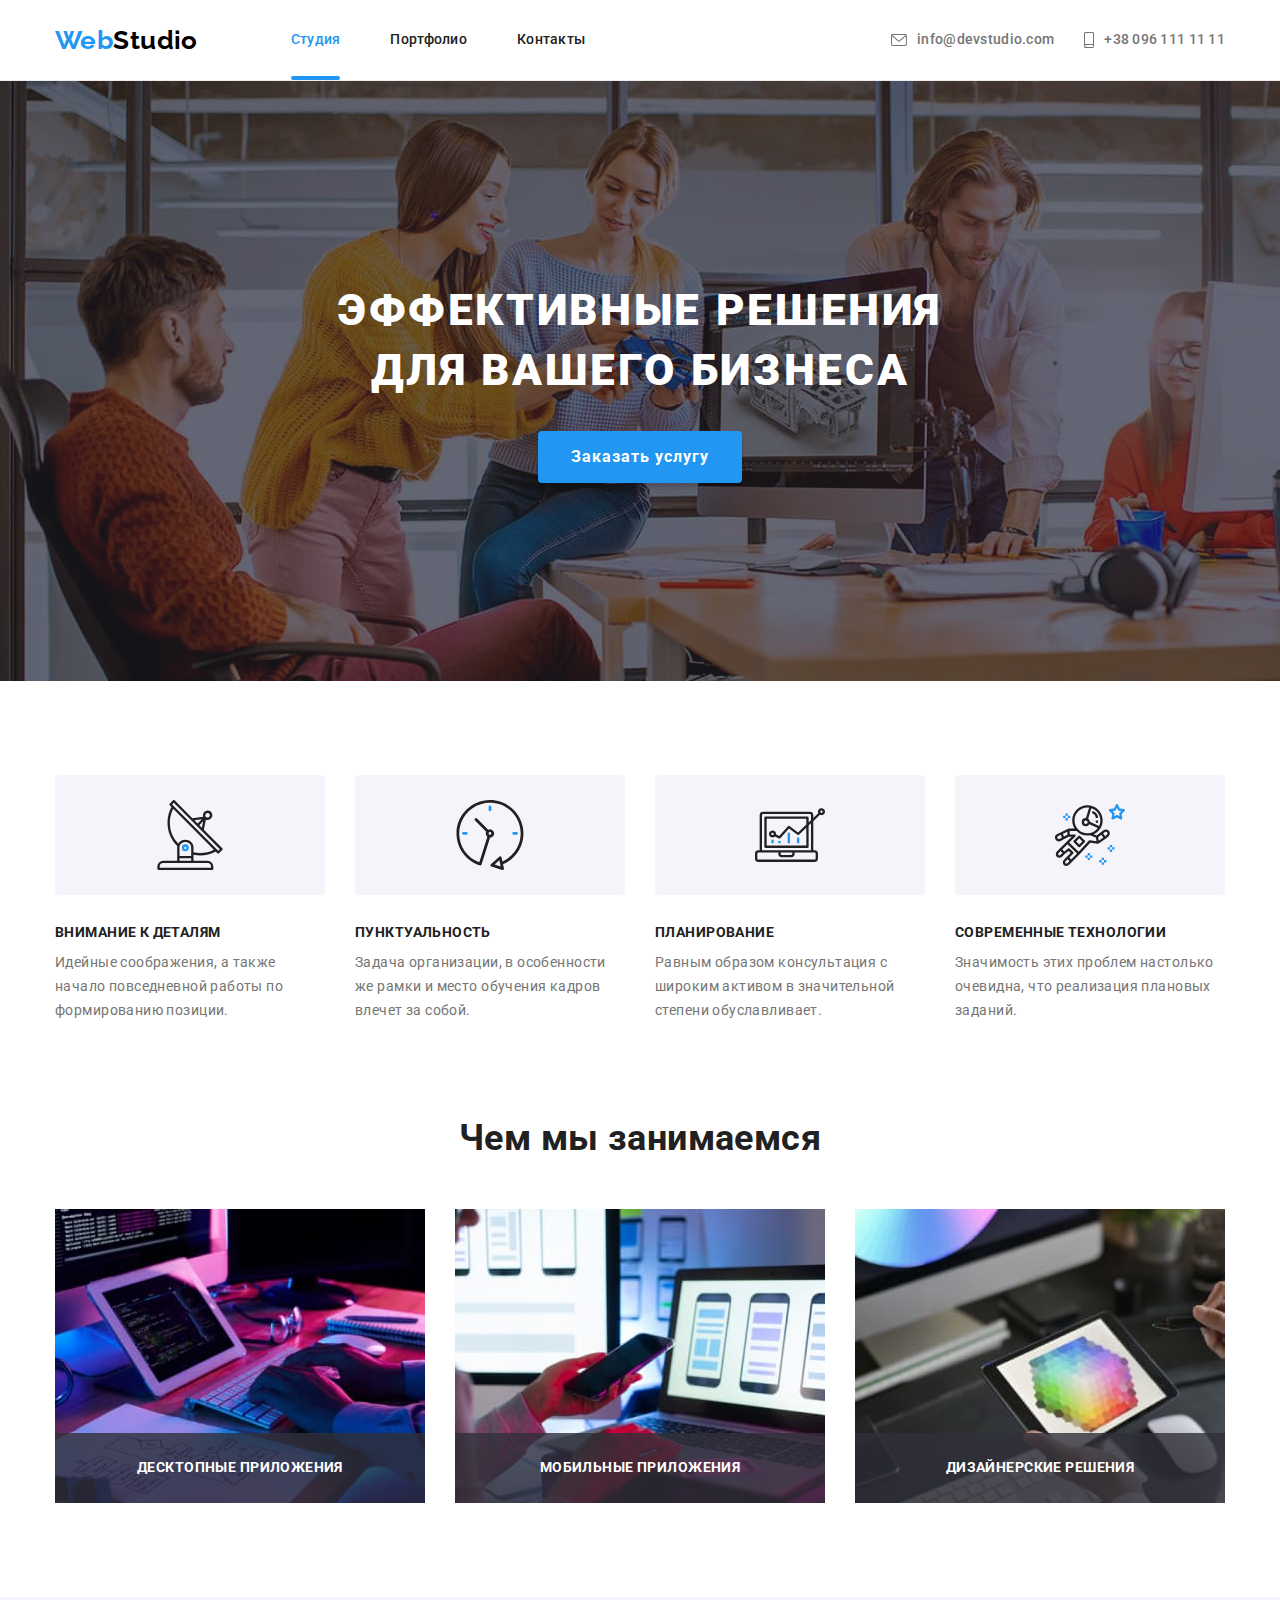
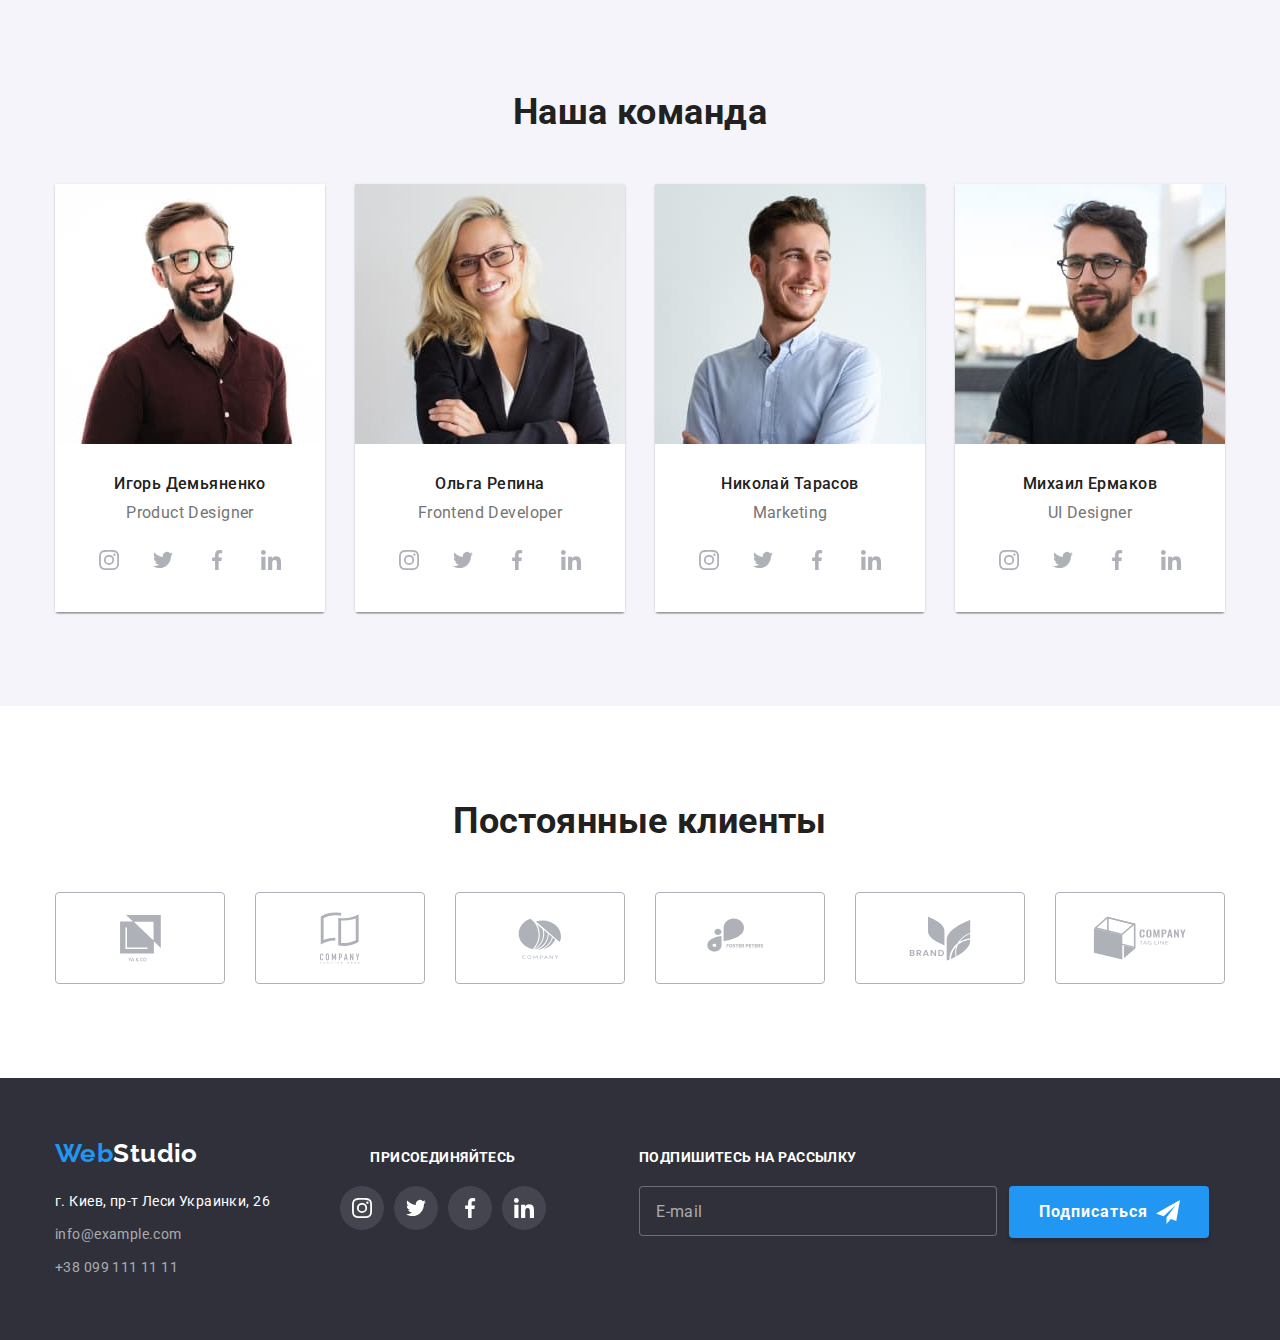
==== commit fb990b3a: "almost end" ====
--- a/index.html
+++ b/index.html
@@ -168,7 +168,11 @@
             <li class="works-list__item">
               <img
                 class="images"
-                src="./images/box1.jpg"
+                srcset="
+                  ./images/desktop/box1.jpg    1x,
+                  ./images/desktop/box1-2x.jpg 2x
+                "
+                src="./images/desktop/box1.jpg"
                 alt="Человек работает на клавиатуре с планшетом"
                 width="370"
               />
@@ -177,7 +181,11 @@
             <li class="works-list__item">
               <img
                 class="images"
-                src="./images/box2.jpg"
+                srcset="
+                  ./images/desktop/box2.jpg    1x,
+                  ./images/desktop/box2-2x.jpg 2x
+                "
+                src="./images/desktop/box2.jpg"
                 alt="Человек работает с смартфоном и ноутбуком"
                 width="370"
               />
@@ -186,7 +194,11 @@
             <li class="works-list__item">
               <img
                 class="images"
-                src="./images/box3.jpg"
+                srcset="
+                  ./images/desktop/box3.jpg    1x,
+                  ./images/desktop/box3-2x.jpg 2x
+                "
+                src="./images/desktop/box3.jpg"
                 alt="Человек рисует на графическом планшете"
                 width="370"
               />
@@ -202,15 +214,34 @@
           <h2 class="section-title">Наша команда</h2>
           <ul class="team-list">
             <li class="team-list__item">
-              <img
-                class="images"
-                srcset="
-                  ./images/mobile/mob-product-designer.jpg    1x,
-                  ./images/mobile/mob-product-designer-2x.jpg 2x
-                "
-                src="./images/mobile/mob-product-designer.jpg"
-                alt="Фото сотрудника команды"
-              />
+              <picture class="images">
+                <source
+                  media="(min-width: 1200px)"
+                  srcset="
+                    ./images/desktop/product-designer.jpg    1x,
+                    ./images/desktop/product-designer-2x.jpg 2x
+                  "
+                />
+                <source
+                  srcset="
+                    ./images/tablet/tab-product-designer.jpg    1x,
+                    ./images/tablet/tab-product-designer-2x.jpg 2x
+                  "
+                  media="(min-width: 768px)"
+                />
+                <source
+                  media="(min-width:480px)"
+                  srcset="
+                    ./images/mobile/mob-product-designer.jpg    1x,
+                    ./images/mobile/mob-product-designer-2x.jpg 2x
+                  "
+                />
+                <img
+                  class="images"
+                  src="./images/mobile/mob-product-designer.jpg"
+                  alt="Фото сотрудника команды"
+                />
+              </picture>
               <div class="team-list__wrapper">
                 <h3 class="team-list__title">Игорь Демьяненко</h3>
                 <p class="team-list__text">Product Designer</p>
@@ -247,15 +278,35 @@
               </div>
             </li>
             <li class="team-list__item">
-              <img
-                class="images"
-                srcset="
-                  ./images/mobile/mob-frontend-developer.jpg    1x,
-                  ./images/mobile/mob-frontend-developer-2x.jpg 2x
-                "
-                src="./images/mobile/mob-frontend-developer.jpg"
-                alt="Фото сотрудника команды"
-              />
+              <picture class="images">
+                <source
+                  media="(min-width: 1200px)"
+                  srcset="
+                    ./images/desktop/frontend-developer.jpg    1x,
+                    ./images/desktop/frontend-developer-2x.jpg 2x
+                  "
+                />
+                <source
+                  srcset="
+                    ./images/tablet/tab-frontend-developer.jpg    1x,
+                    ./images/tablet/tab-frontend-developer-2x.jpg 2x
+                  "
+                  media="(min-width: 768px)"
+                />
+                <source
+                  media="(min-width:480px)"
+                  srcset="
+                    ./images/mobile/mob-frontend-developer.jpg    1x,
+                    ./images/mobile/mob-frontend-developer-2x.jpg 2x
+                  "
+                />
+
+                <img
+                  class="images"
+                  src="./images/mobile/mob-frontend-developer.jpg"
+                  alt="Фото сотрудника команды"
+                />
+              </picture>
               <div class="team-list__wrapper">
                 <h3 class="team-list__title">Ольга Репина</h3>
                 <p class="team-list__text">Frontend Developer</p>
@@ -292,15 +343,34 @@
               </div>
             </li>
             <li class="team-list__item">
-              <img
-                class="images"
-                srcset="
-                  ./images/mobile/mob-marketing.jpg    1x,
-                  ./images/mobile/mob-marketing-2x.jpg 2x
-                "
-                src="./images/mobile/mob-marketing.jpg"
-                alt="Фото сотрудника команды"
-              />
+              <picture class="images">
+                <source
+                  media="(min-width: 1200px)"
+                  srcset="
+                    ./images/desktop/marketing.jpg    1x,
+                    ./images/desktop/marketing-2x.jpg 2x
+                  "
+                />
+                <source
+                  srcset="
+                    ./images/tablet/tab-marketing.jpg    1x,
+                    ./images/tablet/tab-marketing-2x.jpg 2x
+                  "
+                  media="(min-width: 768px)"
+                />
+                <source
+                  media="(min-width:480px)"
+                  srcset="
+                    ./images/mobile/mob-marketing.jpg    1x,
+                    ./images/mobile/mob-marketing-2x.jpg 2x
+                  "
+                />
+                <img
+                  class="images"
+                  src="./images/mobile/mob-marketing.jpg"
+                  alt="Фото сотрудника команды"
+                />
+              </picture>
               <div class="team-list__wrapper">
                 <h3 class="team-list__title">Николай Тарасов</h3>
                 <p class="team-list__text">Marketing</p>
@@ -337,15 +407,34 @@
               </div>
             </li>
             <li class="team-list__item">
-              <img
-                class="images"
-                srcset="
-                  ./images/mobile/mob-designer.jpg    1x,
-                  ./images/mobile/mob-designer-2x.jpg 2x
-                "
-                src="./images/mobile/mob-designer.jpg"
-                alt="Фото сотрудника команды"
-              />
+              <picture class="images">
+                <source
+                  media="(min-width: 1200px)"
+                  srcset="
+                    ./images/desktop/designer.jpg    1x,
+                    ./images/desktop/designer-2x.jpg 2x
+                  "
+                />
+                <source
+                  srcset="
+                    ./images/tablet/tab-designer.jpg    1x,
+                    ./images/tablet/tab-designer-2x.jpg 2x
+                  "
+                  media="(min-width: 768px)"
+                />
+                <source
+                  media="(min-width:480px)"
+                  srcset="
+                    ./images/mobile/mob-designer.jpg    1x,
+                    ./images/mobile/mob-designer-2x.jpg 2x
+                  "
+                />
+                <img
+                  class="images"
+                  src="./images/mobile/mob-designer.jpg"
+                  alt="Фото сотрудника команды"
+                />
+              </picture>
               <div class="team-list__wrapper">
                 <h3 class="team-list__title">Михаил Ермаков</h3>
                 <p class="team-list__text">UI Designer</p>
--- a/css/main.min.css
+++ b/css/main.min.css
@@ -1,2 +1,2 @@
-.visually-hidden{position:absolute;width:1px;height:1px;margin:-1px;border:0;padding:0;white-space:nowrap;clip-path:inset(100%);clip:rect(0 0 0 0);overflow:hidden}.socials-list,.site-nav__list,.contact-nav,.header-socials-list,.features-list,.works-list,.team-list,.clients-list,.address-list,.button-list,.examples-list{margin:0;padding:0;list-style:none}.logo,.socials-list__link,.site-nav__link,.contact-nav__link,.header-socials-list__link,.address-list__link,.examples-list__link{text-decoration:none}.page-body{font-family:"Roboto", sans-serif;font-weight:400;font-size:14px;line-height:1.71;letter-spacing:0.03em;color:#757575;background-color:#fff}.container{width:100%;margin-right:auto;margin-left:auto;padding-left:15px;padding-right:15px}@media screen and (min-width: 480px){.container{width:480px}}@media screen and (min-width: 768px){.container{width:768px}}@media screen and (min-width: 1200px){.container{width:1200px}}.section{padding-top:60px;padding-bottom:60px}@media screen and (min-width: 1200px){.section{padding-top:94px;padding-bottom:94px}}.images{display:block;width:100%;height:auto}.logo{font-family:"Raleway", sans-serif;font-weight:700;font-size:26px;line-height:1.19;color:#000}.logo__text{color:#2196f3}.logo--text-white{color:#fff}.button{padding:10px 32px;border:1px solid transparent;border-radius:4px;min-width:200px;font-family:inherit;font-weight:700;font-size:16px;line-height:1.88;letter-spacing:0.06em;color:#fff;background-color:#2196f3;box-shadow:0px 4px 4px rgba(0,0,0,0.15);cursor:pointer}.section-title{margin-top:0;margin-bottom:30px;text-align:center;font-weight:700;font-size:28px;line-height:1.18;color:#212121}@media screen and (min-width: 1199px){.section-title{margin-bottom:50px}}@media screen and (min-width: 1199px){.section-title{font-size:36px;line-height:1.18}}.socials-list{display:flex;justify-content:center}.socials-list__item{width:44px;height:44px}.socials-list__item:not(:last-child){margin-right:10px}.socials-list__link{display:flex;justify-content:center;align-items:center;width:100%;height:100%;border-radius:50%;fill:#afb1b8;transition:background-color 250ms cubic-bezier(0.4, 0, 0.2, 1),fill 250ms cubic-bezier(0.4, 0, 0.2, 1)}.socials-list__link:hover,.socials-list__link:focus{background-color:#2196f3;fill:#fff}.socials-list__link--fill-white{fill:#fff}.socials-list__link--background-grey{background-color:rgba(255,255,255,0.1)}.backdrop{position:fixed;top:0;left:0;z-index:3;width:100vw;height:100vh;background-color:rgba(0,0,0,0.2);opacity:1;transform:scale(1);transition:opacity 500ms cubic-bezier(0.4, 0, 0.2, 1),transform 500ms cubic-bezier(0.4, 0, 0.2, 1)}.is-hidden{pointer-events:none;opacity:0;transform:scale(0.5)}.modal-form-container{position:absolute;top:50%;left:50%;padding:40px;transform:translate(-50%, -50%) scale(1);background-color:#fff;box-shadow:0px 1px 3px rgba(0,0,0,0.12),0px 1px 1px rgba(0,0,0,0.14),0px 2px 1px rgba(0,0,0,0.2);border-radius:4px;transition:transform 500ms cubic-bezier(0.4, 0, 0.2, 1)}@media screen and (max-width: 449px){.modal-form-container{width:100vw}}@media screen and (min-width: 450px) and (max-width: 1199px){.modal-form-container{min-height:609px;min-width:450px}}@media screen and (min-width: 1200px){.modal-form-container{min-width:528px;min-height:581px}}.is-hidden .modal-form-container{transform:translate(-50%, -50%) scale(0.5)}.modal-button-close{position:absolute;top:8px;right:8px;display:flex;justify-content:center;align-items:center;width:30px;height:30px;padding:0;margin-left:auto;background-color:#fff;border:1px solid rgba(0,0,0,0.1);border-radius:50%;cursor:pointer;transition:fill 250ms cubic-bezier(0.4, 0, 0.2, 1)}.modal-button-close:hover,.modal-button-close:focus{fill:#2196f3}.modal-form__button{align-self:center;background-color:#188ce8}.modal-form{display:flex;flex-direction:column}.modal-form__title{margin-top:0;margin-bottom:12px;font-weight:700;color:#212121}@media screen and (max-width: 1199px){.modal-form__title{font-size:20px;line-height:1.5;text-align:center}}@media screen and (min-width: 1200px){.modal-form__title{font-size:20px;line-height:1.15}}.modal-form__text{display:block;margin-bottom:4px;font-size:12px;line-height:1.17;letter-spacing:0.01em;color:#757575}.modal-form__input{padding:12px 42px;width:100%;height:40px;border:1px solid rgba(33,33,33,0.2);border-radius:4px;outline:none;transition:border-color 250ms cubic-bezier(0.4, 0, 0.2, 1)}.modal-form__textarea{display:block;padding:12px 16px;width:100%;height:120px;border:1px solid rgba(33,33,33,0.2);border-radius:4px;resize:none;outline:none;transition:border-color 250ms cubic-bezier(0.4, 0, 0.2, 1)}.modal-form__textarea::placeholder{font-size:12px;line-height:1.17;letter-spacing:0.01em;color:rgba(117,117,117,0.5)}.modal-form__input:focus,.modal-form__textarea:focus{border-color:#2196f3}.modal-form__icons{position:absolute;bottom:11px;left:12px}.modal-form__label-textarea{margin-bottom:20px}.modal-form__label-checkbox{display:flex;align-items:center;margin-bottom:30px}.modal-form__checkbox-wrapper{display:flex;justify-content:center;align-items:center;margin-right:8px;width:16px;height:15px;border:2px solid #212121;border-radius:2px;transition:background-color 250ms cubic-bezier(0.4, 0, 0.2, 1),border 250ms cubic-bezier(0.4, 0, 0.2, 1)}.modal-form__icons-checkbox{width:100%;height:100%}.modal-form__checkbox:checked+.modal-form__checkbox-wrapper{background-color:#2196f3;border:none}.modal-form__checkbox-link{color:#2196f3}@media screen and (max-width: 1199px){.modal-form__checkbox-text{font-size:12px;line-height:1.17}}.modal-form__label{position:relative;margin-bottom:10px;transition:fill 250ms cubic-bezier(0.4, 0, 0.2, 1)}.modal-form__label:focus-within{fill:#2196f3}.page-header{border-bottom:1px solid #ececec}@media screen and (max-width: 767px){.page-header{position:relative;padding-top:10px;padding-bottom:10px}}.menu-button,.menu-button-close{display:inline-flex;margin:0;padding:0;border:none;background-color:transparent}@media screen and (min-width: 768px){.menu-button,.menu-button-close{display:none}}.menu-button{transition:fill 250ms cubic-bezier(0.4, 0, 0.2, 1)}.menu-button:hover,.menu-button:focus{fill:#2196f3}.menu-button-close{position:absolute;top:10px;right:15px;transition:fill 250ms cubic-bezier(0.4, 0, 0.2, 1)}.menu-button-close:hover,.menu-button-close:focus{fill:#2196f3}.site-nav__container{width:100%;height:100%;z-index:2;background-color:#fff}@media screen and (max-width: 767px){.site-nav__container{display:none;position:fixed;top:0;left:0}.site-nav__container.is-open{display:block}}@media screen and (max-width: 767px){.site-nav__wrapper{position:relative;display:flex;flex-direction:column;margin-right:auto;margin-left:auto;padding-top:48px;padding-bottom:48px;padding-left:40px;height:100%}}@media screen and (min-width: 480px) and (max-width: 767px){.site-nav__wrapper{width:480px}}@media screen and (min-width: 200px) and (max-width: 350px){.site-nav__wrapper{padding-left:5px;padding-right:5px}}@media screen and (min-width: 768px){.site-nav,.site-nav__wrapper,.site-nav__list{display:flex;align-items:center}}@media screen and (max-width: 767px){.site-nav{display:flex;justify-content:space-between;align-items:center}}.site-nav__link{display:block;font-weight:500;line-height:1.14;letter-spacing:0.02em}@media screen and (min-width: 768px){.site-nav__link{padding-top:32px;padding-bottom:32px}}@media screen and (max-width: 767px){.site-nav__link{font-size:40px;line-height:1.18}}.site-nav__list{margin-bottom:auto}@media screen and (min-width: 768px){.site-nav__list{margin-left:88px}}@media screen and (min-width: 1200px){.site-nav__list{margin-left:93px}}@media screen and (max-width: 767px){.site-nav__item:not(:last-child){margin-bottom:32px}}@media screen and (min-width: 768px){.site-nav__item:not(:last-child){margin-right:50px}}.site-nav__link{color:#212121;transition:color 250ms cubic-bezier(0.4, 0, 0.2, 1)}@media screen and (min-width: 768px){.site-nav__link{position:relative}}.site-nav__link:hover,.site-nav__link:focus{color:#2196f3}.site-nav__link--active{color:#2196f3}@media screen and (min-width: 768px){.site-nav__link--active::after{content:"";position:absolute;left:0;bottom:0;display:flex;width:100%;height:4px;background-color:#2196f3;border-radius:2px}}@media screen and (max-width: 767px){.contact-nav{margin-bottom:64px}}@media screen and (min-width: 768px){.contact-nav{margin-left:auto;display:flex;flex-direction:column-reverse}}@media screen and (min-width: 1200px){.contact-nav{flex-direction:row-reverse}}@media screen and (max-width: 767px){.contact-nav__item:not(:last-child){margin-bottom:32px}}@media screen and (min-width: 768px) and (max-width: 1199px){.contact-nav__item:last-child{margin-bottom:10px}}@media screen and (min-width: 1200px){.contact-nav__item:last-child{margin-right:30px}}@media screen and (max-width: 767px){.contact-nav__icons-smartphone,.contact-nav__icons-envelope{display:none}}@media screen and (min-width: 768px){.contact-nav__icons-smartphone,.contact-nav__icons-envelope{margin-right:8px}}@media screen and (min-width: 1200px){.contact-nav__icons-smartphone,.contact-nav__icons-envelope{margin-right:10px}}.contact-nav__icons-smartphone{width:10px}@media screen and (min-width: 768px){.contact-nav__icons-smartphone{height:14px}}@media screen and (min-width: 1200px){.contact-nav__icons-smartphone{height:16px}}@media screen and (min-width: 768px){.contact-nav__icons-envelope{width:14px;height:10px}}@media screen and (min-width: 1200px){.contact-nav__icons-envelope{width:16px;height:12px}}.contact-nav__link{font-weight:500;letter-spacing:0.02em;font-size:34px;line-height:1.18;color:#757575;fill:#757575;transition:color 250ms cubic-bezier(0.4, 0, 0.2, 1),fill 250ms cubic-bezier(0.4, 0, 0.2, 1)}@media screen and (min-width: 768px){.contact-nav__link{display:flex;align-items:center;font-size:12px;line-height:1.17}}@media screen and (min-width: 1200px){.contact-nav__link{padding-top:32px;padding-bottom:32px;font-size:14px;line-height:1.14}}@media screen and (max-width: 767px){.contact-nav__link--font-size{font-size:28px;line-height:1.17}}.contact-nav__link:hover,.contact-nav__link:focus{color:#2196f3;fill:#2196f3}.header-socials-list{display:flex;justify-content:center}@media screen and (min-width: 768px){.header-socials-list{display:none}}.header-socials-list__link{padding-right:2px;font-weight:500;letter-spacing:0.02em;font-size:18px;line-height:1.22;color:#2196f3}@media screen and (min-width: 400px){.header-socials-list__link{padding-right:10px}}.header-socials-list__item:not(:last-child){margin-right:2px;border-right:1px solid rgba(33,33,33,0.2)}@media screen and (min-width: 400px){.header-socials-list__item:not(:last-child){margin-right:10px}}.hero{width:100%;padding-top:118px;padding-bottom:118px;margin-right:auto;margin-left:auto;text-align:center;background-repeat:no-repeat;background-color:#2f303a}@media screen and (min-width: 1200px){.hero{max-width:1600px;padding-top:200px;padding-bottom:200px;background-image:linear-gradient(rgba(47,48,58,0.4), rgba(47,48,58,0.4)),url(/images/desktop/hero.jpg)}}.hero__title{margin-top:0;margin-bottom:30px;font-size:26px;line-height:1.62;font-weight:900;letter-spacing:0.06em;text-transform:uppercase;color:#fff}@media screen and (min-width: 1200px){.hero__title{font-size:44px;line-height:1.36}}@media screen and (max-width: 767px){.features-list{margin-bottom:-30px}}@media screen and (min-width: 768px){.features-list{display:grid;grid-template-columns:repeat(2, 1fr);gap:30px}}@media screen and (min-width: 1200px){.features-list{grid-template-columns:repeat(4, 1fr)}}@media screen and (max-width: 767px){.features-list__item{margin-bottom:30px}}.features-list__wrapper{display:flex;height:120px;margin-bottom:30px;justify-content:center;align-items:center;background:#f5f4fa;border-radius:4px}.features-list__title{margin-top:0;margin-bottom:10px;font-weight:700;font-size:14px;line-height:1.14;text-transform:uppercase;color:#212121}@media screen and (max-width: 767px){.features-list__title{text-align:center}}.features-list__text{margin:0}.our-works{padding-bottom:94px}@media screen and (max-width: 1199px){.our-works{display:none}}.works-list{display:grid;grid-template-columns:repeat(3, 1fr);gap:30px}.works-list__item{position:relative}.works-list__text{position:absolute;left:0;bottom:0;width:100%;margin:0;padding-top:27px;padding-bottom:27px;font-weight:700;line-height:1.14;text-align:center;text-transform:uppercase;background-color:rgba(47,48,58,0.8);color:#fff}.our-team{background-color:#f5f4fa}@media screen and (max-width: 767px){.team-list{margin-bottom:-30px}}@media screen and (min-width: 768px){.team-list{display:grid;grid-template-columns:repeat(2, 1fr);gap:30px}}@media screen and (min-width: 1200px){.team-list{grid-template-columns:repeat(4, 1fr)}}.team-list__item{text-align:center;box-shadow:0px 1px 3px rgba(0,0,0,0.12),0px 1px 1px rgba(0,0,0,0.14),0px 2px 1px rgba(0,0,0,0.2);border-radius:0px 0px 4px 4px}@media screen and (max-width: 767px){.team-list__item{margin-bottom:30px}}.team-list__title{margin-bottom:10px;font-weight:500;color:#212121}.team-list__title,.team-list__text{margin-top:0;font-size:16px;line-height:1.19}.team-list__text{margin-bottom:16px}.team-list__wrapper{padding-top:30px;padding-bottom:24px;background-color:#fff}@media screen and (min-width: 1200px){.team-list__wrapper{padding-bottom:30px}}.clients-list{display:grid;grid-template-columns:repeat(2, 1fr);gap:30px}@media screen and (min-width: 768px){.clients-list{grid-template-columns:repeat(3, 1fr)}}@media screen and (min-width: 1200px){.clients-list{grid-template-columns:repeat(6, 1fr)}}.clients-list__item{height:92px}.clients-list__link{display:flex;justify-content:center;align-items:center;width:100%;height:100%;border:1px solid #afb1b8;border-radius:4px;fill:#afb1b8;transition:fill 250ms cubic-bezier(0.4, 0, 0.2, 1),border-color 250ms cubic-bezier(0.4, 0, 0.2, 1)}.clients-list__link:hover,.clients-list__link:focus{fill:#2196f3;border-color:#2196f3}.footer-section{padding-top:60px;padding-bottom:60px;background-color:#2f303a}@media screen and (min-width: 768px) and (max-width: 1199px){.footer-section__container{display:flex;flex-wrap:wrap;align-items:baseline;justify-content:center}}@media screen and (min-width: 1200px){.footer-section__container{display:flex;align-items:baseline}}@media screen and (max-width: 1199px){.address-container{margin-bottom:60px;text-align:center}}@media screen and (min-width: 768px){.address-container{margin-right:165px}}@media screen and (min-width: 1200px){.address-container{margin-right:70px}}.address{margin-top:20px;font-style:normal}.address__text{margin-top:0;margin-bottom:9px;color:#fff}.address-list__item:not(:last-child){margin-bottom:9px}.address-list__link{color:rgba(255,255,255,0.6);transition:color 250ms cubic-bezier(0.4, 0, 0.2, 1)}.address-list__link:hover,.address-list__link:focus{color:#2196f3}@media screen and (max-width: 767px){.footer-socials-container{margin-bottom:60px}}@media screen and (max-width: 1999px){.footer-socials-container{text-align:center}}@media screen and (min-width: 1200px){.footer-socials-container{margin-right:93px}}.footer-socials-container__text,.footer-form__text{margin-top:0;margin-bottom:20px;font-weight:700;line-height:1.14;text-transform:uppercase;color:#fff}@media screen and (max-width: 1199px){.footer-form{text-align:center}}@media screen and (min-width: 1200px){.footer-form__wrapper{display:flex}}@media screen and (min-width: 1200px){.footer-form__label{margin-right:12px}}.footer-form__input{padding-left:16px;padding-top:15px;padding-bottom:15px;height:50px;background-color:#2f303a;border:1px solid rgba(255,255,255,0.3);border-radius:4px;outline:none}@media screen and (max-width: 1199px){.footer-form__input{margin-bottom:20px}}@media screen and (max-width: 479px){.footer-form__input{width:100%}}@media screen and (min-width: 480px) and (max-width: 1999px){.footer-form__input{width:450px}}@media screen and (min-width: 1200px){.footer-form__input{width:358px}}.footer-form__input::placeholder,.footer-form__input{font-size:16px;line-height:1.25;letter-spacing:0.03em;color:rgba(255,255,255,0.6)}.footer-form__button{display:flex;justify-content:space-between;align-items:center;padding-left:29px;padding-right:28px}@media screen and (max-width: 1199px){.footer-form__button{margin:auto}}.button-list{display:flex;flex-wrap:wrap;margin-bottom:40px}@media screen and (min-width: 768px){.button-list{margin-bottom:14px;justify-content:center}}@media screen and (min-width: 1200px){.button-list{margin-bottom:50px}}@media screen and (max-width: 405px){.button-list__item:nth-child(-n+3){margin-right:8px}}@media screen and (min-width: 406px){.button-list__item:not(:last-child){margin-right:8px}}@media screen and (max-width: 767px){.button-list__item:nth-child(-n+3){margin-bottom:15px}}.portfolio-button{padding:6px 22px;border-radius:4px;border:1px solid transparent;font-family:inherit;font-weight:500;font-size:16px;line-height:1.6;letter-spacing:0.03em;color:#212121;background-color:#f5f4fa;cursor:pointer;transition:background-color 250ms cubic-bezier(0.4, 0, 0.2, 1),color 250ms cubic-bezier(0.4, 0, 0.2, 1),box-shadow 250ms cubic-bezier(0.4, 0, 0.2, 1)}.portfolio-button--active{color:#fff;background-color:#2196f3;box-shadow:0px 3px 1px rgba(0,0,0,0.1),0px 1px 2px rgba(0,0,0,0.08),0px 2px 2px rgba(0,0,0,0.12)}.portfolio-button:hover,.portfolio-button:focus{color:#fff;background-color:#2196f3;box-shadow:0px 3px 1px rgba(0,0,0,0.1),0px 1px 2px rgba(0,0,0,0.08),0px 2px 2px rgba(0,0,0,0.12)}@media screen and (min-width: 768px){.examples-list{display:grid;grid-template-columns:repeat(2, 1fr);gap:30px}}@media screen and (min-width: 1200px){.examples-list{grid-template-columns:repeat(3, 1fr)}}@media screen and (max-width: 767px){.examples-list__item:not(:last-child){margin-bottom:30px}}.examples-list__link{display:flex;flex-direction:column;height:100%;transition:box-shadow 250ms cubic-bezier(0.4, 0, 0.2, 1)}.examples-list__link:hover,.examples-list__link:focus{box-shadow:0px 1px 1px rgba(0,0,0,0.12),0px 4px 4px rgba(0,0,0,0.06),1px 4px 6px rgba(0,0,0,0.16)}.examples-list__link:hover .examples-list__description{transform:translateY(0)}.examples-list__thumb{position:relative;overflow:hidden}.examples-list__description{position:absolute;left:0;top:0;width:100%;height:100%;margin:0;font-size:18px;line-height:1.56;background-color:rgba(33,150,243,0.9);color:#fff;transform:translateY(101%);transition:transform 250ms cubic-bezier(0.4, 0, 0.2, 1)}@media screen and (max-width: 767px){.examples-list__description{padding:77px 24px}}@media screen and (min-width: 768px) and (max-width: 1199px){.examples-list__description{padding:49px 24px}}@media screen and (min-width: 1200px){.examples-list__description{padding:63px 24px}}.examples-list__wrapper{flex-grow:1;padding:20px 24px;background-color:#fff;border:1px solid #eee}.examples-list__title{margin-top:0;margin-bottom:4px;font-weight:700;font-size:18px;line-height:2;letter-spacing:0.06em;color:#212121}.examples-list__text{margin-top:0;margin-bottom:0;font-size:16px;line-height:1.88;color:#757575}
+.visually-hidden{position:absolute;width:1px;height:1px;margin:-1px;border:0;padding:0;white-space:nowrap;clip-path:inset(100%);clip:rect(0 0 0 0);overflow:hidden}.socials-list,.site-nav__list,.contact-nav,.header-socials-list,.features-list,.works-list,.team-list,.clients-list,.address-list,.button-list,.examples-list{margin:0;padding:0;list-style:none}.logo,.socials-list__link,.site-nav__link,.contact-nav__link,.header-socials-list__link,.address-list__link,.examples-list__link{text-decoration:none}.page-body{font-family:"Roboto", sans-serif;font-weight:400;font-size:14px;line-height:1.71;letter-spacing:0.03em;color:#757575;background-color:#fff}.container{width:100%;margin-right:auto;margin-left:auto;padding-left:15px;padding-right:15px}@media screen and (min-width: 480px){.container{width:480px}}@media screen and (min-width: 768px){.container{width:768px}}@media screen and (min-width: 1200px){.container{width:1200px}}.section{padding-top:60px;padding-bottom:60px}@media screen and (min-width: 1200px){.section{padding-top:94px;padding-bottom:94px}}.images{display:block;max-width:100%;height:auto}.logo{font-family:"Raleway", sans-serif;font-weight:700;font-size:26px;line-height:1.19;color:#000}.logo__text{color:#2196f3}.logo--text-white{color:#fff}.button{padding:10px 32px;border:1px solid transparent;border-radius:4px;min-width:200px;font-family:inherit;font-weight:700;font-size:16px;line-height:1.88;letter-spacing:0.06em;color:#fff;background-color:#2196f3;box-shadow:0px 4px 4px rgba(0,0,0,0.15);cursor:pointer}.section-title{margin-top:0;margin-bottom:30px;text-align:center;font-weight:700;font-size:28px;line-height:1.18;color:#212121}@media screen and (min-width: 1199px){.section-title{margin-bottom:50px}}@media screen and (min-width: 1199px){.section-title{font-size:36px;line-height:1.18}}.socials-list{display:flex;justify-content:center}.socials-list__item{width:44px;height:44px}.socials-list__item:not(:last-child){margin-right:10px}.socials-list__link{display:flex;justify-content:center;align-items:center;width:100%;height:100%;border-radius:50%;fill:#afb1b8;transition:background-color 250ms cubic-bezier(0.4, 0, 0.2, 1),fill 250ms cubic-bezier(0.4, 0, 0.2, 1)}.socials-list__link:hover,.socials-list__link:focus{background-color:#2196f3;fill:#fff}.socials-list__link--fill-white{fill:#fff}.socials-list__link--background-grey{background-color:rgba(255,255,255,0.1)}.backdrop{position:fixed;top:0;left:0;z-index:3;width:100vw;height:100vh;background-color:rgba(0,0,0,0.2);opacity:1;transform:scale(1);transition:opacity 500ms cubic-bezier(0.4, 0, 0.2, 1),transform 500ms cubic-bezier(0.4, 0, 0.2, 1)}.is-hidden{pointer-events:none;opacity:0;transform:scale(0.5)}.modal-form-container{position:absolute;top:50%;left:50%;padding:40px;transform:translate(-50%, -50%) scale(1);background-color:#fff;box-shadow:0px 1px 3px rgba(0,0,0,0.12),0px 1px 1px rgba(0,0,0,0.14),0px 2px 1px rgba(0,0,0,0.2);border-radius:4px;transition:transform 500ms cubic-bezier(0.4, 0, 0.2, 1)}@media screen and (max-width: 449px){.modal-form-container{width:100vw}}@media screen and (min-width: 450px) and (max-width: 1199px){.modal-form-container{min-height:609px;min-width:450px}}@media screen and (min-width: 1200px){.modal-form-container{min-width:528px;min-height:581px}}.is-hidden .modal-form-container{transform:translate(-50%, -50%) scale(0.5)}.modal-button-close{position:absolute;top:8px;right:8px;display:flex;justify-content:center;align-items:center;width:30px;height:30px;padding:0;margin-left:auto;background-color:#fff;border:1px solid rgba(0,0,0,0.1);border-radius:50%;cursor:pointer;transition:fill 250ms cubic-bezier(0.4, 0, 0.2, 1)}.modal-button-close:hover,.modal-button-close:focus{fill:#2196f3}.modal-form__button{align-self:center;background-color:#188ce8}.modal-form{display:flex;flex-direction:column}.modal-form__title{margin-top:0;margin-bottom:12px;font-weight:700;color:#212121}@media screen and (max-width: 1199px){.modal-form__title{font-size:20px;line-height:1.5;text-align:center}}@media screen and (min-width: 1200px){.modal-form__title{font-size:20px;line-height:1.15}}.modal-form__text{display:block;margin-bottom:4px;font-size:12px;line-height:1.17;letter-spacing:0.01em;color:#757575}.modal-form__input{padding:12px 42px;width:100%;height:40px;border:1px solid rgba(33,33,33,0.2);border-radius:4px;outline:none;transition:border-color 250ms cubic-bezier(0.4, 0, 0.2, 1)}.modal-form__textarea{display:block;padding:12px 16px;width:100%;height:120px;border:1px solid rgba(33,33,33,0.2);border-radius:4px;resize:none;outline:none;transition:border-color 250ms cubic-bezier(0.4, 0, 0.2, 1)}.modal-form__textarea::placeholder{font-size:12px;line-height:1.17;letter-spacing:0.01em;color:rgba(117,117,117,0.5)}.modal-form__input:focus,.modal-form__textarea:focus{border-color:#2196f3}.modal-form__icons{position:absolute;bottom:11px;left:12px}.modal-form__label-textarea{margin-bottom:20px}.modal-form__label-checkbox{display:flex;align-items:center;margin-bottom:30px}.modal-form__checkbox-wrapper{display:flex;justify-content:center;align-items:center;margin-right:8px;width:16px;height:15px;border:2px solid #212121;border-radius:2px;transition:background-color 250ms cubic-bezier(0.4, 0, 0.2, 1),border 250ms cubic-bezier(0.4, 0, 0.2, 1)}.modal-form__icons-checkbox{width:100%;height:100%}.modal-form__checkbox:checked+.modal-form__checkbox-wrapper{background-color:#2196f3;border:none}.modal-form__checkbox-link{color:#2196f3}@media screen and (max-width: 1199px){.modal-form__checkbox-text{font-size:12px;line-height:1.17}}.modal-form__label{position:relative;margin-bottom:10px;transition:fill 250ms cubic-bezier(0.4, 0, 0.2, 1)}.modal-form__label:focus-within{fill:#2196f3}.page-header{border-bottom:1px solid #ececec}@media screen and (max-width: 767px){.page-header{position:relative;padding-top:10px;padding-bottom:10px}}.menu-button,.menu-button-close{display:inline-flex;margin:0;padding:0;border:none;background-color:transparent}@media screen and (min-width: 768px){.menu-button,.menu-button-close{display:none}}.menu-button{transition:fill 250ms cubic-bezier(0.4, 0, 0.2, 1)}.menu-button:hover,.menu-button:focus{fill:#2196f3}.menu-button-close{position:absolute;top:10px;right:15px;transition:fill 250ms cubic-bezier(0.4, 0, 0.2, 1)}.menu-button-close:hover,.menu-button-close:focus{fill:#2196f3}.site-nav__container{width:100%;height:100%;z-index:2;background-color:#fff}@media screen and (max-width: 767px){.site-nav__container{display:none;position:fixed;top:0;left:0}.site-nav__container.is-open{display:block}}@media screen and (max-width: 767px){.site-nav__wrapper{position:relative;display:flex;flex-direction:column;margin-right:auto;margin-left:auto;padding-top:48px;padding-bottom:48px;padding-left:40px;height:100%}}@media screen and (min-width: 480px) and (max-width: 767px){.site-nav__wrapper{width:480px}}@media screen and (min-width: 200px) and (max-width: 350px){.site-nav__wrapper{padding-left:5px;padding-right:5px}}@media screen and (min-width: 768px){.site-nav,.site-nav__wrapper,.site-nav__list{display:flex;align-items:center}}@media screen and (max-width: 767px){.site-nav{display:flex;justify-content:space-between;align-items:center}}.site-nav__link{display:block;font-weight:500;line-height:1.14;letter-spacing:0.02em}@media screen and (min-width: 768px){.site-nav__link{padding-top:32px;padding-bottom:32px}}@media screen and (max-width: 767px){.site-nav__link{font-size:40px;line-height:1.18}}.site-nav__list{margin-bottom:auto}@media screen and (min-width: 768px){.site-nav__list{margin-left:88px}}@media screen and (min-width: 1200px){.site-nav__list{margin-left:93px}}@media screen and (max-width: 767px){.site-nav__item:not(:last-child){margin-bottom:32px}}@media screen and (min-width: 768px){.site-nav__item:not(:last-child){margin-right:50px}}.site-nav__link{color:#212121;transition:color 250ms cubic-bezier(0.4, 0, 0.2, 1)}@media screen and (min-width: 768px){.site-nav__link{position:relative}}.site-nav__link:hover,.site-nav__link:focus{color:#2196f3}.site-nav__link--active{color:#2196f3}@media screen and (min-width: 768px){.site-nav__link--active::after{content:"";position:absolute;left:0;bottom:0;display:flex;width:100%;height:4px;background-color:#2196f3;border-radius:2px}}@media screen and (max-width: 767px){.contact-nav{margin-bottom:64px}}@media screen and (min-width: 768px){.contact-nav{margin-left:auto;display:flex;flex-direction:column-reverse}}@media screen and (min-width: 1200px){.contact-nav{flex-direction:row-reverse}}@media screen and (max-width: 767px){.contact-nav__item:not(:last-child){margin-bottom:32px}}@media screen and (min-width: 768px) and (max-width: 1199px){.contact-nav__item:last-child{margin-bottom:10px}}@media screen and (min-width: 1200px){.contact-nav__item:last-child{margin-right:30px}}@media screen and (max-width: 767px){.contact-nav__icons-smartphone,.contact-nav__icons-envelope{display:none}}@media screen and (min-width: 768px){.contact-nav__icons-smartphone,.contact-nav__icons-envelope{margin-right:8px}}@media screen and (min-width: 1200px){.contact-nav__icons-smartphone,.contact-nav__icons-envelope{margin-right:10px}}.contact-nav__icons-smartphone{width:10px}@media screen and (min-width: 768px){.contact-nav__icons-smartphone{height:14px}}@media screen and (min-width: 1200px){.contact-nav__icons-smartphone{height:16px}}@media screen and (min-width: 768px){.contact-nav__icons-envelope{width:14px;height:10px}}@media screen and (min-width: 1200px){.contact-nav__icons-envelope{width:16px;height:12px}}.contact-nav__link{font-weight:500;letter-spacing:0.02em;font-size:34px;line-height:1.18;color:#757575;fill:#757575;transition:color 250ms cubic-bezier(0.4, 0, 0.2, 1),fill 250ms cubic-bezier(0.4, 0, 0.2, 1)}@media screen and (min-width: 768px){.contact-nav__link{display:flex;align-items:center;font-size:12px;line-height:1.17}}@media screen and (min-width: 1200px){.contact-nav__link{padding-top:32px;padding-bottom:32px;font-size:14px;line-height:1.14}}@media screen and (max-width: 767px){.contact-nav__link--font-size{font-size:28px;line-height:1.17}}.contact-nav__link:hover,.contact-nav__link:focus{color:#2196f3;fill:#2196f3}.header-socials-list{display:flex;justify-content:center}@media screen and (min-width: 768px){.header-socials-list{display:none}}.header-socials-list__link{padding-right:2px;font-weight:500;letter-spacing:0.02em;font-size:18px;line-height:1.22;color:#2196f3}@media screen and (min-width: 400px){.header-socials-list__link{padding-right:10px}}.header-socials-list__item:not(:last-child){margin-right:2px;border-right:1px solid rgba(33,33,33,0.2)}@media screen and (min-width: 400px){.header-socials-list__item:not(:last-child){margin-right:10px}}.hero{padding-top:118px;padding-bottom:118px;margin-right:auto;margin-left:auto;max-width:1600px;height:400px;text-align:center;background-repeat:no-repeat;background-size:cover;background-color:#2f303a;background-image:linear-gradient(rgba(47,48,58,0.4), rgba(47,48,58,0.4)),url(../images/mobile/mob-hero.jpg)}@media (min-device-pixel-ratio: 2), (min-resolution: 192dpi), (min-resolution: 2dppx){.hero{background-image:linear-gradient(rgba(47,48,58,0.4), rgba(47,48,58,0.4)),url(../images/mobile/mob-hero-2x.jpg)}}@media screen and (min-width: 480px){.hero{background-image:linear-gradient(rgba(47,48,58,0.4), rgba(47,48,58,0.4)),url(../images/tablet/tab-hero.jpg)}}@media (min-device-pixel-ratio: 2) and (min-width: 480px), (min-resolution: 192dpi) and (min-width: 480px), (min-resolution: 2dppx) and (min-width: 480px){.hero{background-image:linear-gradient(rgba(47,48,58,0.4), rgba(47,48,58,0.4)),url(../images/tablet/tab-hero-2x.jpg)}}@media screen and (min-width: 768px){.hero{background-image:linear-gradient(rgba(47,48,58,0.4), rgba(47,48,58,0.4)),url(../images/desktop/hero.jpg)}}@media (min-device-pixel-ratio: 2) and (min-width: 768px), (min-resolution: 192dpi) and (min-width: 768px), (min-resolution: 2dppx) and (min-width: 768px){.hero{background-image:linear-gradient(rgba(47,48,58,0.4), rgba(47,48,58,0.4)),url(../images/desktop/hero-2x.jpg)}}@media screen and (min-width: 1200px){.hero{height:600px;padding-top:200px;padding-bottom:200px}}.hero__title{margin-top:0;margin-bottom:30px;font-size:26px;line-height:1.62;font-weight:900;letter-spacing:0.06em;text-transform:uppercase;color:#fff}@media screen and (min-width: 1200px){.hero__title{font-size:44px;line-height:1.36}}@media screen and (max-width: 767px){.features-list{margin-bottom:-30px}}@media screen and (min-width: 768px){.features-list{display:grid;grid-template-columns:repeat(2, 1fr);gap:30px}}@media screen and (min-width: 1200px){.features-list{grid-template-columns:repeat(4, 1fr)}}@media screen and (max-width: 767px){.features-list__item{margin-bottom:30px}}.features-list__wrapper{display:flex;height:120px;margin-bottom:30px;justify-content:center;align-items:center;background:#f5f4fa;border-radius:4px}.features-list__title{margin-top:0;margin-bottom:10px;font-weight:700;font-size:14px;line-height:1.14;text-transform:uppercase;color:#212121}@media screen and (max-width: 767px){.features-list__title{text-align:center}}.features-list__text{margin:0}.our-works{padding-bottom:94px}@media screen and (max-width: 1199px){.our-works{display:none}}.works-list{display:grid;grid-template-columns:repeat(3, 1fr);gap:30px}.works-list__item{position:relative}.works-list__text{position:absolute;left:0;bottom:0;width:100%;margin:0;padding-top:27px;padding-bottom:27px;font-weight:700;line-height:1.14;text-align:center;text-transform:uppercase;background-color:rgba(47,48,58,0.8);color:#fff}.our-team{background-color:#f5f4fa}@media screen and (max-width: 767px){.team-list{margin-bottom:-30px}}@media screen and (min-width: 768px){.team-list{display:grid;grid-template-columns:repeat(2, 1fr);gap:30px}}@media screen and (min-width: 1200px){.team-list{grid-template-columns:repeat(4, 1fr)}}.team-list__item{text-align:center;box-shadow:0px 1px 3px rgba(0,0,0,0.12),0px 1px 1px rgba(0,0,0,0.14),0px 2px 1px rgba(0,0,0,0.2);border-radius:0px 0px 4px 4px}@media screen and (max-width: 767px){.team-list__item{margin-bottom:30px}}.team-list__title{margin-bottom:10px;font-weight:500;color:#212121}.team-list__title,.team-list__text{margin-top:0;font-size:16px;line-height:1.19}.team-list__text{margin-bottom:16px}.team-list__wrapper{padding-top:30px;padding-bottom:24px;background-color:#fff}@media screen and (min-width: 1200px){.team-list__wrapper{padding-bottom:30px}}.clients-list{display:grid;grid-template-columns:repeat(2, 1fr);gap:30px}@media screen and (min-width: 768px){.clients-list{grid-template-columns:repeat(3, 1fr)}}@media screen and (min-width: 1200px){.clients-list{grid-template-columns:repeat(6, 1fr)}}.clients-list__item{height:92px}.clients-list__link{display:flex;justify-content:center;align-items:center;width:100%;height:100%;border:1px solid #afb1b8;border-radius:4px;fill:#afb1b8;transition:fill 250ms cubic-bezier(0.4, 0, 0.2, 1),border-color 250ms cubic-bezier(0.4, 0, 0.2, 1)}.clients-list__link:hover,.clients-list__link:focus{fill:#2196f3;border-color:#2196f3}.footer-section{padding-top:60px;padding-bottom:60px;background-color:#2f303a}@media screen and (min-width: 768px) and (max-width: 1199px){.footer-section__container{display:flex;flex-wrap:wrap;align-items:baseline;justify-content:center}}@media screen and (min-width: 1200px){.footer-section__container{display:flex;align-items:baseline}}@media screen and (max-width: 1199px){.address-container{margin-bottom:60px;text-align:center}}@media screen and (min-width: 768px){.address-container{margin-right:165px}}@media screen and (min-width: 1200px){.address-container{margin-right:70px}}.address{margin-top:20px;font-style:normal}.address__text{margin-top:0;margin-bottom:9px;color:#fff}.address-list__item:not(:last-child){margin-bottom:9px}.address-list__link{color:rgba(255,255,255,0.6);transition:color 250ms cubic-bezier(0.4, 0, 0.2, 1)}.address-list__link:hover,.address-list__link:focus{color:#2196f3}@media screen and (max-width: 767px){.footer-socials-container{margin-bottom:60px}}@media screen and (max-width: 1999px){.footer-socials-container{text-align:center}}@media screen and (min-width: 1200px){.footer-socials-container{margin-right:93px}}.footer-socials-container__text,.footer-form__text{margin-top:0;margin-bottom:20px;font-weight:700;line-height:1.14;text-transform:uppercase;color:#fff}@media screen and (max-width: 1199px){.footer-form{text-align:center}}@media screen and (min-width: 1200px){.footer-form__wrapper{display:flex}}@media screen and (min-width: 1200px){.footer-form__label{margin-right:12px}}.footer-form__input{padding-left:16px;padding-top:15px;padding-bottom:15px;height:50px;background-color:#2f303a;border:1px solid rgba(255,255,255,0.3);border-radius:4px;outline:none}@media screen and (max-width: 1199px){.footer-form__input{margin-bottom:20px}}@media screen and (max-width: 479px){.footer-form__input{width:100%}}@media screen and (min-width: 480px) and (max-width: 1999px){.footer-form__input{width:450px}}@media screen and (min-width: 1200px){.footer-form__input{width:358px}}.footer-form__input::placeholder,.footer-form__input{font-size:16px;line-height:1.25;letter-spacing:0.03em;color:rgba(255,255,255,0.6)}.footer-form__button{display:flex;justify-content:space-between;align-items:center;padding-left:29px;padding-right:28px}@media screen and (max-width: 1199px){.footer-form__button{margin:auto}}.button-list{display:flex;flex-wrap:wrap;margin-bottom:40px}@media screen and (min-width: 768px){.button-list{margin-bottom:14px;justify-content:center}}@media screen and (min-width: 1200px){.button-list{margin-bottom:50px}}@media screen and (max-width: 405px){.button-list__item:nth-child(-n+3){margin-right:8px}}@media screen and (min-width: 406px){.button-list__item:not(:last-child){margin-right:8px}}@media screen and (max-width: 767px){.button-list__item:nth-child(-n+3){margin-bottom:15px}}.portfolio-button{padding:6px 22px;border-radius:4px;border:1px solid transparent;font-family:inherit;font-weight:500;font-size:16px;line-height:1.6;letter-spacing:0.03em;color:#212121;background-color:#f5f4fa;cursor:pointer;transition:background-color 250ms cubic-bezier(0.4, 0, 0.2, 1),color 250ms cubic-bezier(0.4, 0, 0.2, 1),box-shadow 250ms cubic-bezier(0.4, 0, 0.2, 1)}.portfolio-button--active{color:#fff;background-color:#2196f3;box-shadow:0px 3px 1px rgba(0,0,0,0.1),0px 1px 2px rgba(0,0,0,0.08),0px 2px 2px rgba(0,0,0,0.12)}.portfolio-button:hover,.portfolio-button:focus{color:#fff;background-color:#2196f3;box-shadow:0px 3px 1px rgba(0,0,0,0.1),0px 1px 2px rgba(0,0,0,0.08),0px 2px 2px rgba(0,0,0,0.12)}@media screen and (min-width: 768px){.examples-list{display:grid;grid-template-columns:repeat(2, 1fr);gap:30px}}@media screen and (min-width: 1200px){.examples-list{grid-template-columns:repeat(3, 1fr)}}@media screen and (max-width: 767px){.examples-list__item:not(:last-child){margin-bottom:30px}}.examples-list__link{display:flex;flex-direction:column;height:100%;transition:box-shadow 250ms cubic-bezier(0.4, 0, 0.2, 1)}.examples-list__link:hover,.examples-list__link:focus{box-shadow:0px 1px 1px rgba(0,0,0,0.12),0px 4px 4px rgba(0,0,0,0.06),1px 4px 6px rgba(0,0,0,0.16)}.examples-list__link:hover .examples-list__description{transform:translateY(0)}.examples-list__thumb{position:relative;overflow:hidden}.examples-list__description{position:absolute;left:0;top:0;width:100%;height:100%;margin:0;font-size:18px;line-height:1.56;background-color:rgba(33,150,243,0.9);color:#fff;transform:translateY(101%);transition:transform 250ms cubic-bezier(0.4, 0, 0.2, 1)}@media screen and (max-width: 767px){.examples-list__description{padding:77px 24px}}@media screen and (min-width: 768px) and (max-width: 1199px){.examples-list__description{padding:49px 24px}}@media screen and (min-width: 1200px){.examples-list__description{padding:63px 24px}}.examples-list__wrapper{flex-grow:1;padding:20px 24px;background-color:#fff;border:1px solid #eee}.examples-list__title{margin-top:0;margin-bottom:4px;font-weight:700;font-size:18px;line-height:2;letter-spacing:0.06em;color:#212121}.examples-list__text{margin-top:0;margin-bottom:0;font-size:16px;line-height:1.88;color:#757575}
 /*# sourceMappingURL=main.min.css.map */